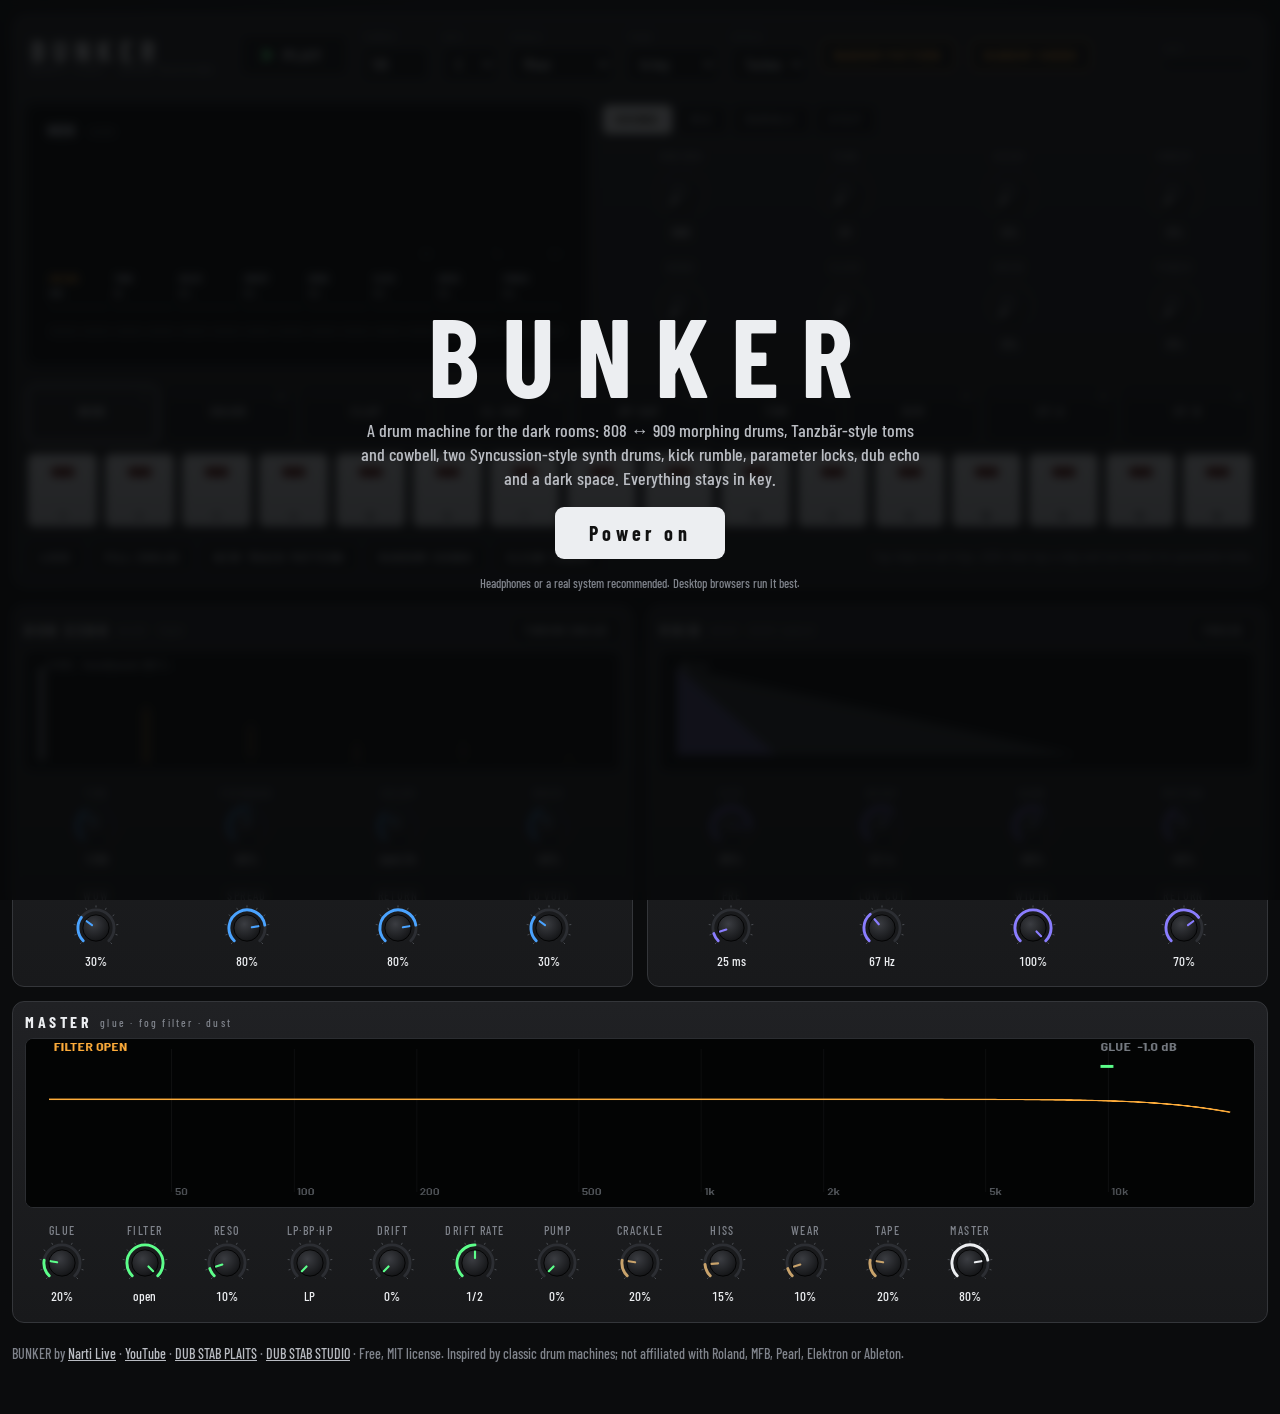
==== bunker/index.html @ de06ae6c "BUNKER: browser drum machine (808-909 morphing, Tanzbar/Syncussion-style voices, kick rumble, p-lock" ====
<!doctype html>
<html lang="en">
<head>
<meta charset="utf-8">
<meta name="viewport" content="width=device-width, initial-scale=1, viewport-fit=cover">
<title>BUNKER — drum machine by Narti Live</title>
<meta name="author" content="Narti Live">
<meta name="description" content="BUNKER by Narti Live: a drum machine in your browser. 808 to 909 morphing drums, Tanzbär-style toms and cowbell, two Syncussion-style synth drums, kick rumble, parameter locks, dub echo and a dark space. Free.">
<meta name="theme-color" content="#0b0c0d">
<meta property="og:title" content="BUNKER — drum machine by Narti Live">
<meta property="og:description" content="808 ↔ 909 morphing drums, kick rumble, parameter locks, dub echo, a dark space. In the browser, free.">
<meta property="og:image" content="https://narti-live.github.io/dub-base-Plaits/assets/bunker.jpg">
<link rel="icon" href="../assets/favicon.svg" type="image/svg+xml">
<style>
@font-face { font-family: "Barlow Condensed"; src: url(../assets/fonts/BarlowCondensed-Medium.woff) format("woff"); font-weight: 500; font-display: swap; }
@font-face { font-family: "Barlow Condensed"; src: url(../assets/fonts/BarlowCondensed-SemiBold.woff) format("woff"); font-weight: 600; font-display: swap; }
@font-face { font-family: "Barlow Condensed"; src: url(../assets/fonts/BarlowCondensed-Bold.woff) format("woff"); font-weight: 700; font-display: swap; }
:root {
  --bg: #0b0c0d; --body: #1b1c1e; --body2: #232427; --line: #34363a; --fog: #7f838b; --mist: #b9bcc2; --bone: #eceef1;
  --amber: #ffad3b; --red: #ff4a3d; --blue: #4aa3ff; --green: #5cff8a; --oled: #e9f1ff;
  --display: "Barlow Condensed", "Arial Narrow", sans-serif;
  --mono: ui-monospace, "SF Mono", Menlo, Consolas, monospace;
  color-scheme: dark;
}
* { box-sizing: border-box; }
html, body { margin: 0; background: var(--bg); color: var(--mist); font: 15px/1.35 var(--display); -webkit-font-smoothing: antialiased; }
body { min-height: 100vh; background: radial-gradient(1400px 700px at 50% -20%, #262a33 0%, var(--bg) 60%) fixed var(--bg); }
button, select, input { font: inherit; color: inherit; }
a { color: var(--bone); }
.wrap { max-width: 1320px; margin: 0 auto; padding: 14px max(12px, env(safe-area-inset-left)) 50px max(12px, env(safe-area-inset-right)); }

/* ---------- chassis */
.chassis { background: linear-gradient(180deg, #252629, #1a1b1d); border: 1px solid #3a3c41; border-radius: 14px; padding: 14px;
  box-shadow: 0 30px 80px rgba(0,0,0,.6), inset 0 1px 0 rgba(255,255,255,.06); }
.topbar { display: flex; flex-wrap: wrap; align-items: center; gap: 10px 16px; padding: 2px 4px 12px; border-bottom: 1px solid #2c2e32; margin-bottom: 12px; }
.logo { display: flex; flex-direction: column; line-height: .95; margin-right: 6px; }
.logo b { font: 700 30px/1 var(--display); letter-spacing: .26em; color: var(--bone); }
.logo span { font-size: 11px; letter-spacing: .3em; text-transform: uppercase; color: var(--fog); }
.logo a { color: var(--fog); text-decoration: none; }
.play { width: 108px; height: 42px; border-radius: 8px; border: 1px solid #444; background: #121315; color: var(--bone);
  font: 700 16px/1 var(--display); letter-spacing: .18em; cursor: pointer; display: inline-flex; align-items: center; justify-content: center; gap: 10px; }
.play i { width: 0; height: 0; border-left: 11px solid var(--green); border-top: 7px solid transparent; border-bottom: 7px solid transparent; }
.play[aria-pressed="true"] { border-color: var(--green); box-shadow: 0 0 0 1px var(--green) inset, 0 0 18px rgba(92,255,138,.25); }
.play[aria-pressed="true"] i { width: 11px; height: 11px; border: 0; background: var(--green); }
.fld { display: flex; flex-direction: column; gap: 3px; }
.fld label { font-size: 10px; letter-spacing: .22em; text-transform: uppercase; color: var(--fog); }
.fld select, .fld input { background: #0f1012; border: 1px solid var(--line); border-radius: 5px; padding: 5px 7px; color: var(--bone); }
.fld input[type=number] { width: 64px; }
.grow { flex: 1; }
.tbtn { background: #0f1012; border: 1px solid var(--line); border-radius: 6px; color: var(--mist); padding: 8px 12px; font: 700 13px/1 var(--display);
  letter-spacing: .14em; text-transform: uppercase; cursor: pointer; touch-action: manipulation; }
.tbtn:hover { color: var(--bone); border-color: #555; }
.tbtn.hot { border-color: var(--amber); color: var(--amber); }
.tbtn[aria-pressed="true"] { background: var(--amber); border-color: var(--amber); color: #120c02; }
.meter { width: 84px; height: 8px; border-radius: 4px; background: #0f1012; border: 1px solid #2a2c30; overflow: hidden; }
.meter div { height: 100%; width: 0; background: linear-gradient(90deg, var(--green) 65%, var(--amber) 85%, var(--red)); transition: width .05s; }

/* ---------- main area */
.main { display: grid; grid-template-columns: minmax(0, 560px) minmax(0, 1fr); gap: 16px; align-items: start; }
.screenbox { background: #050606; border: 1px solid #2b2d31; border-radius: 10px; padding: 8px; box-shadow: inset 0 0 30px rgba(0,0,0,.9), 0 0 0 4px #121314; }
canvas.oled { display: block; width: 100%; height: auto; aspect-ratio: 560 / 250; image-rendering: auto; }
.pages { display: flex; flex-wrap: wrap; gap: 6px; margin-bottom: 10px; }
.pg { background: #0f1012; border: 1px solid var(--line); border-radius: 5px; color: var(--fog); padding: 7px 12px; font: 700 13px/1 var(--display); letter-spacing: .18em; cursor: pointer; }
.pg[aria-selected="true"] { color: #120c02; background: var(--bone); border-color: var(--bone); }
.pg[hidden] { display: none; }
.encs { display: grid; grid-template-columns: repeat(4, minmax(0, 1fr)); gap: 10px 8px; }
.enc { display: grid; justify-items: center; gap: 2px; user-select: none; -webkit-user-select: none; touch-action: none; cursor: ns-resize; outline: none; padding: 4px 0; border-radius: 8px; }
.enc.off { visibility: hidden; }
.enc .n { font-size: 12px; letter-spacing: .12em; text-transform: uppercase; color: var(--fog); white-space: nowrap; }
.enc svg { width: 56px; height: 56px; overflow: visible; }
.enc .v { font-size: 13px; color: var(--bone); font-variant-numeric: tabular-nums; white-space: nowrap; }
.enc.locked .v { color: var(--amber); }
.enc:focus-visible { box-shadow: 0 0 0 2px var(--blue); }
.tools { display: flex; flex-wrap: wrap; gap: 6px; margin-top: 12px; align-items: center; }
.tools .lbl { font-size: 10px; letter-spacing: .22em; color: var(--fog); text-transform: uppercase; margin-right: 2px; }

/* ---------- tracks + trigs */
.tracks { display: grid; grid-template-columns: repeat(9, minmax(0, 1fr)); gap: 6px; margin: 16px 0 10px; }
.trk { position: relative; background: #121315; border: 1px solid #2c2e33; border-radius: 8px; padding: 8px 4px 7px; text-align: center; cursor: pointer; touch-action: manipulation; }
.trk b { display: block; font: 700 13px/1 var(--display); letter-spacing: .12em; color: var(--mist); white-space: nowrap; }
.trk small { display: block; font-size: 11px; color: var(--fog); margin-top: 4px; min-height: 13px; white-space: nowrap; }
.trk .led { width: 100%; height: 4px; border-radius: 2px; background: #26282c; margin-bottom: 7px; transition: background .08s, box-shadow .08s; }
.trk[aria-pressed="true"] { border-color: var(--bone); background: #1d1f22; }
.trk[aria-pressed="true"] b { color: var(--bone); }
.trk.muted b, .trk.muted small { opacity: .35; }
.trk .m { position: absolute; top: 4px; right: 4px; width: 16px; height: 13px; border-radius: 3px; border: 1px solid #3a3c41; font: 700 9px/11px var(--display); color: var(--fog); background: #0f1012; cursor: pointer; padding: 0; }
.trk.muted .m { background: var(--red); color: #111; border-color: var(--red); }
.trigs { display: grid; grid-template-columns: repeat(16, minmax(0, 1fr)); gap: 6px; }
.trig { position: relative; aspect-ratio: 1 / 1.05; border-radius: 7px; background: linear-gradient(180deg, #dfe1e5, #c4c7cc); border: 1px solid #0d0e10; cursor: pointer;
  box-shadow: 0 3px 0 #0d0e10, inset 0 1px 0 #fff; touch-action: manipulation; padding: 0; }
.trig:nth-child(4n+1) { margin-left: 0; }
.trig .l { position: absolute; left: 50%; top: 18%; width: 34%; height: 13%; transform: translateX(-50%); border-radius: 2px; background: #5d1712; transition: background .06s, box-shadow .06s; }
.trig.on .l { background: var(--red); box-shadow: 0 0 8px var(--red); }
.trig.on.soft .l { background: #c43a2f; box-shadow: none; }
.trig.on.acc .l { background: #ff6a3d; box-shadow: 0 0 12px #ff6a3d; }
.trig.chance .l { background-image: repeating-linear-gradient(90deg, rgba(0,0,0,.45) 0 3px, transparent 3px 6px); }
.trig .k { position: absolute; left: 0; right: 0; bottom: 8%; font: 700 11px/1 var(--display); color: #4a4d53; text-align: center; letter-spacing: .05em; }
.trig .lk { position: absolute; right: 9%; top: 8%; width: 7px; height: 7px; border-radius: 50%; background: transparent; }
.trig.haslock .lk { background: var(--amber); box-shadow: 0 0 5px var(--amber); }
.trig .rt { position: absolute; left: 9%; top: 9%; font: 700 9px/1 var(--display); color: #3a3d42; }
.trig.cur { box-shadow: 0 3px 0 #0d0e10, 0 0 0 2px var(--bone), 0 0 14px rgba(255,255,255,.35); }
.trig.sel { outline: 3px solid var(--amber); outline-offset: 2px; }
.trig.beyond { opacity: .25; }
.trig:nth-child(4n+1) .k { color: #26282c; }
.under { display: flex; flex-wrap: wrap; gap: 8px; align-items: center; margin-top: 14px; }
.hint { font-size: 13px; color: var(--fog); }

/* ---------- fx */
.fxrow { display: grid; grid-template-columns: repeat(2, minmax(0, 1fr)); gap: 14px; margin-top: 16px; }
.fx { background: linear-gradient(180deg, #202124, #18191b); border: 1px solid #34363a; border-radius: 12px; padding: 12px; }
.fx h3 { margin: 0 0 8px; display: flex; align-items: center; gap: 8px; font: 700 16px/1 var(--display); letter-spacing: .22em; color: var(--bone); }
.fx h3 span { font: 500 11px/1 var(--display); letter-spacing: .2em; color: var(--fog); }
.fx h3 .r { margin-left: auto; display: flex; gap: 6px; }
.fx canvas { display: block; width: 100%; height: 120px; border-radius: 8px; background: #050606; border: 1px solid #2b2d31; }
.fx.big canvas { height: 170px; }
.fx .encs { grid-template-columns: repeat(4, minmax(0, 1fr)); margin-top: 10px; }
.fx .enc svg { width: 46px; height: 46px; }
.fx .tools { margin-top: 8px; }
.fx .tbtn { padding: 6px 10px; font-size: 12px; }

/* ---------- start */
.start { position: fixed; inset: 0; z-index: 20; display: grid; place-items: center; background: rgba(8,9,10,.86); backdrop-filter: blur(5px); -webkit-backdrop-filter: blur(5px); padding: 20px; }
.start[hidden] { display: none; }
.start .box { max-width: 560px; text-align: center; display: grid; gap: 16px; }
.start h1 { margin: 0; font: 700 clamp(56px, 13vw, 110px)/.85 var(--display); letter-spacing: .2em; color: var(--bone); margin-right: -.2em; }
.start p { margin: 0; font-size: 18px; color: var(--mist); }
.start button { justify-self: center; padding: 16px 34px; font: 700 20px/1 var(--display); letter-spacing: .22em; border-radius: 9px; border: 0; background: var(--bone); color: #111; cursor: pointer; }
.start small { color: var(--fog); }
footer { color: var(--fog); font-size: 14px; margin-top: 22px; }
footer a { color: var(--mist); }

@media (max-width: 980px) {
  .main { grid-template-columns: 1fr; }
  .fxrow { grid-template-columns: 1fr; }
  .tracks { grid-template-columns: repeat(5, minmax(0, 1fr)); }
  .trigs { grid-template-columns: repeat(8, minmax(0, 1fr)); }
}
@media (max-width: 520px) {
  .tracks { grid-template-columns: repeat(3, minmax(0, 1fr)); }
  .encs { gap: 6px 2px; }
  .enc svg { width: 48px; height: 48px; }
  .chassis { padding: 10px; border-radius: 10px; }
}
@media (prefers-reduced-motion: reduce) { * { transition: none !important; } }
</style>
</head>
<body>
<div class="start" id="start">
  <div class="box">
    <h1>BUNKER</h1>
    <p>A drum machine for the dark rooms: 808 ↔ 909 morphing drums, Tanzbär-style toms and cowbell, two Syncussion-style synth drums, kick rumble, parameter locks, dub echo and a dark space. Everything stays in key.</p>
    <button id="go" type="button">Power on</button>
    <small>Headphones or a real system recommended. Desktop browsers run it best.</small>
  </div>
</div>

<div class="wrap">
<div class="chassis">
  <div class="topbar">
    <div class="logo"><b>BUNKER</b><span><a href="../">Narti Live · drum machine</a></span></div>
    <button class="play" id="play" type="button" aria-pressed="false"><i></i><span>PLAY</span></button>
    <div class="fld"><label for="bpm">Tempo</label><input id="bpm" type="number" min="60" max="200" value="126"></div>
    <div class="fld"><label for="root">Key</label><select id="root"></select></div>
    <div class="fld"><label for="scale">Scale</label><select id="scale"><option value="0">Minor</option><option value="1">Dorian</option><option value="2">Phrygian</option><option value="3">Harm. minor</option></select></div>
    <div class="fld"><label for="keylock">Tune</label><select id="keylock"><option value="2">In key</option><option value="1">Semitones</option><option value="0">Free</option></select></div>
    <div class="fld"><label for="style">Style</label><select id="style"><option value="0">Techno</option><option value="1">Dub</option><option value="2">Broken</option><option value="3">Tribal</option><option value="4">Electro</option></select></div>
    <button class="tbtn hot" id="rndPat" type="button" title="New patterns for every track, in the style">Random pattern</button>
    <button class="tbtn hot" id="rndSnd" type="button" title="New sounds for every track, within musical ranges">Random sound</button>
    <div class="grow"></div>
    <div class="fld"><label>Out</label><div class="meter"><div id="meter"></div></div></div>
  </div>

  <div class="main">
    <div>
      <div class="screenbox"><canvas class="oled" id="oled" width="1120" height="500" aria-label="Screen: the selected sound, its waveform and spectrum"></canvas></div>
    </div>
    <div>
      <div class="pages" role="tablist" id="pages">
        <button class="pg" role="tab" data-p="src" type="button">SOUND</button>
        <button class="pg" role="tab" data-p="amp" type="button">MIX</button>
        <button class="pg" role="tab" data-p="rum" type="button">RUMBLE</button>
        <button class="pg" role="tab" data-p="step" type="button">STEP</button>
      </div>
      <div class="encs" id="encs"></div>
      <div class="tools" id="tools"></div>
    </div>
  </div>

  <div class="tracks" id="tracks"></div>
  <div class="trigs" id="trigs"></div>
  <div class="under">
    <button class="tbtn" id="lockBtn" type="button" aria-pressed="false" title="Lock mode: tap a step, then turn knobs to lock values to that step">Lock</button>
    <button class="tbtn" id="fillBtn" type="button" aria-pressed="false" title="Hold for a fill">Fill (hold)</button>
    <button class="tbtn" id="newTrk" type="button">New track pattern</button>
    <button class="tbtn" id="rndTrk" type="button">Random sound</button>
    <button class="tbtn" id="clrTrk" type="button">Clear track</button>
    <div class="grow"></div>
    <span class="hint" id="hint">Tap steps to set trigs. LOCK, then tap a step and turn knobs for parameter locks.</span>
  </div>
</div>

<div class="fxrow">
  <section class="fx" id="fxEcho"><h3>DUB ECHO <span>send · tape</span><span class="r" id="echoBtns"></span></h3><canvas id="cvEcho" width="760" height="240"></canvas><div class="encs" id="encEcho"></div></section>
  <section class="fx" id="fxVoid"><h3>VOID <span>send · dark space</span><span class="r" id="voidBtns"></span></h3><canvas id="cvVoid" width="760" height="240"></canvas><div class="encs" id="encVoid"></div></section>
  <section class="fx big" id="fxMaster" style="grid-column: 1 / -1"><h3>MASTER <span>glue · fog filter · dust</span><span class="r" id="masterBtns"></span></h3><canvas id="cvMaster" width="1600" height="340"></canvas><div class="encs" id="encMaster" style="grid-template-columns: repeat(auto-fill, minmax(70px, 1fr))"></div></section>
</div>
<footer>BUNKER by <a href="https://www.instagram.com/narti_live">Narti Live</a> · <a href="https://www.youtube.com/@narti_live">YouTube</a> · <a href="../">DUB STAB PLAITS</a> · <a href="../studio/">DUB STAB STUDIO</a> · Free, MIT license. Inspired by classic drum machines; not affiliated with Roland, MFB, Pearl, Elektron or Ableton.</footer>
</div>

<script src="voices.js?v=1"></script>
<script>
(function () {
  'use strict';
  // ================================================================ model
  var NAMES = ['KICK', 'SNARE', 'CLAP', 'CL HAT', 'OP HAT', 'TOM', 'RIM', 'SY A', 'SY B'];
  var COLORS = ['#ff4a3d', '#ff8a3d', '#ffc23d', '#3dd6ff', '#3d9dff', '#5cff8a', '#c38bff', '#ff5cc8', '#ff7ae0'];
  var PNAMES = [
    ['808·909', 'Tune', 'Decay', 'Sweep', 'Bend', 'Click', 'Drive', 'Punch'],
    ['808·909', 'Tune', 'Body', 'Snappy', 'Snap', 'Tone', 'Bend', 'Ring'],
    ['808·909', 'Tone', 'Decay', 'Spread', 'Bursts', 'Room', 'Snap', 'Q'],
    ['808·909', 'Tune', 'Decay', 'Tone', 'Metal', 'Reso', 'Click', 'Grit'],
    ['808·909', 'Tune', 'Decay', 'Tone', 'Metal', 'Reso', 'Click', 'Grit'],
    ['Tom·Conga', 'Tune', 'Decay', 'Bend', 'Bend t', 'Noise', 'Ring', 'Drive'],
    ['Rim·Cow', 'Tune', 'Decay', 'Tone', 'Click', 'Interval', 'Noise', 'Drive'],
    ['Wave', 'Tune', 'Decay', 'Sweep', 'Sweep t', 'LFO rate', 'LFO dep', 'Noise'],
    ['Wave', 'Tune', 'Decay', 'Sweep', 'Sweep t', 'LFO rate', 'LFO dep', 'Noise']];
  var AMP = ['Level', 'Pan', 'Echo', 'Void', 'Filter'];
  var TUNE_LO = [36.708, 146.83, 0, 0, 0, 61.735, 277.18, 30.868, 30.868];
  var TUNE_OCT = [0.83333, 1.16667, 0, 0, 0, 3, 2, 6, 6];
  var SCALES = [[0, 2, 3, 5, 7, 8, 10], [0, 2, 3, 5, 7, 9, 10], [0, 1, 3, 5, 7, 8, 10], [0, 2, 3, 5, 7, 8, 11]];
  var NOTE = ['C', 'C#', 'D', 'D#', 'E', 'F', 'F#', 'G', 'G#', 'A', 'A#', 'B'];
  var RUM = [['Amount', 'rumamt', 0], ['Decay', 'rumdec', 0.5], ['Tone', 'rumtone', 0.4], ['Drive', 'rumdrive', 0.4],
             ['Duck', 'rumduck', 0.7], ['Groove', 'rumgroove', 0], ['Motion', 'rummotion', 0.3], ['Width', 'rumwidth', 0.4]];
  var RUM_PRESETS = {
    'Tresor': [0.55, 0.6, 0.35, 0.3, 0.7, 0, 0.3, 0.4],
    'Berghain': [0.6, 0.45, 0.45, 0.8, 0.85, 0.34, 0.2, 0.2],
    'Dub': [0.45, 0.85, 0.25, 0.1, 0.5, 0.67, 0.6, 0.8],
    'Offbeat': [0.65, 0.5, 0.4, 0.5, 1, 0, 0.3, 0.3],
    'Off': [0, 0.5, 0.4, 0.4, 0.7, 0, 0.3, 0.4] };

  var S = null;              // the sequencer's state (from the engine)
  var LS = 'bunker1';
  var saved = {};
  try { saved = JSON.parse(localStorage.getItem(LS)) || {}; } catch (e) { saved = {}; }
  var saveTimer = 0;
  function persist() { clearTimeout(saveTimer); saveTimer = setTimeout(function () { try { localStorage.setItem(LS, JSON.stringify(saved)); } catch (e) {} }, 500); }
  var ui = { track: 0, page: 'src', lock: false, sel: -1, play: [], last: -1, flash: [0, 0, 0, 0, 0, 0, 0, 0, 0], touched: 0 };
  for (var i0 = 0; i0 < 9; i0++) ui.play[i0] = -1;
  var rum = saved.rum || RUM.map(function (r) { return r[2]; });
  var G = { root: saved.root || 0, scale: saved.scale || 0, keylock: saved.keylock != null ? saved.keylock : 2, style: saved.style || 0 };

  var node = null, ctx = null, analyser = null;
  function post(m) { if (node) node.port.postMessage(m); }
  function seq(fn) { post({ t: 'seq', fn: fn, args: Array.prototype.slice.call(arguments, 1) }); }

  // ================================================================ pitch helpers
  function tuneHz(t, v) { return TUNE_LO[t] * Math.pow(2, v * TUNE_OCT[t]); }
  function midiOf(f) { return 69 + 12 * Math.log(f / 440) / Math.LN2; }
  function snapTune(t, v) {
    if (!TUNE_OCT[t] || !G.keylock) return v;
    var m = midiOf(tuneHz(t, v));
    if (G.keylock === 1) m = Math.round(m);
    else {
      var r = Math.round(m), sc = SCALES[G.scale], best = r, bd = 99;
      for (var o = -1; o <= 1; o++) for (var i = 0; i < 7; i++) { var n = Math.floor(r / 12) * 12 + 12 * o + G.root + sc[i]; var d = Math.abs(n - r); if (d < bd) { bd = d; best = n; } }
      m = best;
    }
    var lo = Math.ceil(midiOf(tuneHz(t, 0)) - 0.001), hi = Math.floor(midiOf(tuneHz(t, 1)) + 0.001);
    while (m < lo) m += 12; while (m > hi) m -= 12;
    return Math.log(440 * Math.pow(2, (m - 69) / 12) / TUNE_LO[t]) / Math.LN2 / TUNE_OCT[t];
  }
  function noteName(t, v) {
    var f = tuneHz(t, snapTune(t, v)), m = Math.round(midiOf(f));
    return NOTE[((m % 12) + 12) % 12] + (Math.floor(m / 12) - 1) + ' · ' + (f < 100 ? f.toFixed(1) : Math.round(f)) + ' Hz';
  }
  function fmtParam(t, i, v) {
    if (i === 1 && TUNE_OCT[t]) return noteName(t, v).split(' · ')[0];
    if (i === 0 && t <= 4) return v < 0.03 ? '808' : v > 0.97 ? '909' : Math.round(v * 100) + '% 909';
    if (i === 0 && t === 5) return v < 0.5 ? 'tom ' + Math.round((1 - v) * 100) : 'conga ' + Math.round(v * 100);
    if (i === 0 && t === 6) return v < 0.5 ? 'rim ' + Math.round((1 - v) * 100) : 'cow ' + Math.round(v * 100);
    if (i === 0 && t >= 7) return v < 0.1 ? 'tri' : v > 0.9 ? 'square' : Math.round(v * 100) + '%';
    if (i === 3 && t >= 7) { var s = Math.round((v - 0.5) * 200); return s === 0 ? 'none' : (s > 0 ? '+' : '') + s; }
    if (i === 4 && t === 2) return (1 + Math.floor(v * 4.99)) + 'x';
    if (i === 9) { var p = Math.round((v - 0.5) * 200); return p === 0 ? 'C' : (p < 0 ? 'L' + (-p) : 'R' + p); }
    if (i === 12) { if (v < 0.48) return 'LP ' + fmtHz(18000 * Math.pow(2, -(0.48 - v) * 14)); if (v > 0.52) return 'HP ' + fmtHz(20 * Math.pow(2, (v - 0.52) * 16)); return 'off'; }
    return Math.round(v * 100) + '%';
  }
  function fmtHz(f) { return f >= 1000 ? (f / 1000).toFixed(1) + 'k' : Math.round(f) + ''; }

  // ================================================================ encoders
  function encoder(o) {
    // o: {n, get(), set(v), fmt(v), def, color(), mini, isLocked()}
    var e = document.createElement('div');
    e.className = 'enc'; e.tabIndex = 0; e.setAttribute('role', 'slider');
    e.innerHTML = '<div class="n"></div><svg viewBox="0 0 56 56"></svg><div class="v"></div>';
    var nEl = e.firstChild, svg = e.children[1], vEl = e.children[2];
    var drag = false, y0 = 0, v0 = 0;
    function draw() {
      if (!o.n) { e.classList.add('off'); return; }
      e.classList.remove('off');
      var v = o.get(), lk = o.isLocked && o.isLocked();
      nEl.textContent = o.n; vEl.textContent = o.fmt ? o.fmt(v) : Math.round(v * 100) + '%';
      e.classList.toggle('locked', !!lk);
      e.setAttribute('aria-label', o.n); e.setAttribute('aria-valuetext', vEl.textContent);
      var a0 = Math.PI * 0.75, a1 = a0 + Math.PI * 1.5 * Math.max(0, Math.min(1, v)), r = 22, cx = 28, cy = 28;
      function pt(a, rr) { return (cx + rr * Math.cos(a)).toFixed(2) + ' ' + (cy + rr * Math.sin(a)).toFixed(2); }
      var col = lk ? '#ffad3b' : (o.color ? o.color() : '#eceef1');
      var big = (a1 - a0) > Math.PI ? 1 : 0;
      var ticks = '';
      for (var k = 0; k <= 10; k++) { var a = a0 + Math.PI * 1.5 * k / 10; ticks += '<line x1="' + pt(a, 25).split(' ')[0] + '" y1="' + pt(a, 25).split(' ')[1] + '" x2="' + pt(a, 27.5).split(' ')[0] + '" y2="' + pt(a, 27.5).split(' ')[1] + '" stroke="#55585e" stroke-width="1"/>'; }
      svg.innerHTML = ticks +
        '<path d="M' + pt(a0, r) + ' A' + r + ' ' + r + ' 0 1 1 ' + pt(a0 + Math.PI * 1.5 - 0.0001, r) + '" stroke="#2c2e33" stroke-width="3.5" fill="none" stroke-linecap="round"/>' +
        (v > 0.003 ? '<path d="M' + pt(a0, r) + ' A' + r + ' ' + r + ' 0 ' + big + ' 1 ' + pt(a1, r) + '" stroke="' + col + '" stroke-width="3.5" fill="none" stroke-linecap="round"/>' : '') +
        '<circle cx="28" cy="28" r="16" fill="url(#kg)" stroke="#000" stroke-width="1"/>' +
        '<defs><radialGradient id="kg" cx="40%" cy="35%" r="70%"><stop offset="0" stop-color="#3b3d42"/><stop offset="1" stop-color="#121315"/></radialGradient></defs>' +
        '<line x1="' + pt(a1, 6) .split(' ')[0] + '" y1="' + pt(a1, 6).split(' ')[1] + '" x2="' + pt(a1, 14).split(' ')[0] + '" y2="' + pt(a1, 14).split(' ')[1] + '" stroke="' + col + '" stroke-width="2.6" stroke-linecap="round"/>';
    }
    function set(v) { v = Math.max(0, Math.min(1, v)); o.set(v); draw(); if (o.touch) o.touch(); }
    e.addEventListener('pointerdown', function (ev) { if (!o.n) return; drag = true; y0 = ev.clientY; v0 = o.get(); e.setPointerCapture(ev.pointerId); e.focus(); ev.preventDefault(); if (o.touch) o.touch(); });
    e.addEventListener('pointermove', function (ev) { if (drag) set(v0 + (y0 - ev.clientY) / (ev.shiftKey ? 700 : 180)); });
    e.addEventListener('pointerup', function () { drag = false; });
    e.addEventListener('pointercancel', function () { drag = false; });
    e.addEventListener('dblclick', function () { if (o.n && o.def != null) set(o.def); });
    e.addEventListener('wheel', function (ev) { if (!o.n) return; ev.preventDefault(); set(o.get() - Math.sign(ev.deltaY) * (ev.shiftKey ? 0.004 : 0.025)); }, { passive: false });
    e.addEventListener('keydown', function (ev) {
      if (ev.key === 'ArrowUp' || ev.key === 'ArrowRight') { set(o.get() + 0.01); ev.preventDefault(); }
      if (ev.key === 'ArrowDown' || ev.key === 'ArrowLeft') { set(o.get() - 0.01); ev.preventDefault(); }
    });
    e.redraw = draw;
    e.bind = function (no) { o = no; draw(); };
    draw();
    return e;
  }

  // ================================================================ main encoders (pages)
  var encs = [], encBox = document.getElementById('encs');
  for (var k0 = 0; k0 < 8; k0++) { var en = encoder({}); encs.push(en); encBox.appendChild(en); }
  var tools = document.getElementById('tools');
  function lockedAt(t, i) { return ui.lock && ui.sel >= 0 && S && S.steps[t][ui.sel].lk[i] != null; }
  function paramVal(t, i) {
    if (!S) return 0;
    if (lockedAt(t, i)) return S.steps[t][ui.sel].lk[i];
    return S.bp[t][i];
  }
  function setParam(t, i, v) {
    if (!S) return;
    if (ui.lock && ui.sel >= 0) { S.steps[t][ui.sel].lk[i] = v; seq('lock', t, ui.sel, i, v); }
    else { S.bp[t][i] = v; seq('base', t, i, v); }
    ui.touched = i; schedulePreview(); drawTrigs();
  }
  function bindPage() {
    var t = ui.track;
    document.querySelector('.pg[data-p="rum"]').hidden = t !== 0;
    if (ui.page === 'rum' && t !== 0) ui.page = 'src';
    Array.prototype.forEach.call(document.querySelectorAll('.pg'), function (b) { b.setAttribute('aria-selected', b.dataset.p === ui.page ? 'true' : 'false'); });
    tools.innerHTML = '';
    for (var k = 0; k < 8; k++) (function (k) {
      var o = {};
      if (ui.page === 'src') {
        o = { n: PNAMES[t][k], get: function () { return paramVal(t, k); }, set: function (v) { setParam(t, k, v); }, fmt: function (v) { return fmtParam(t, k, v); },
              isLocked: function () { return lockedAt(t, k); }, def: null, touch: function () { ui.touched = k; } };
      } else if (ui.page === 'amp') {
        if (k < 5) o = { n: AMP[k], get: function () { return paramVal(t, 8 + k); }, set: function (v) { setParam(t, 8 + k, v); }, fmt: function (v) { return fmtParam(t, 8 + k, v); },
                         isLocked: function () { return lockedAt(t, 8 + k); }, def: [0.85, 0.5, 0, 0, 0.5][k] };
        else if (k === 5) o = { n: 'Length', get: function () { return S ? (S.len[t] - 1) / 15 : 1; }, set: function (v) { var n = 1 + Math.round(v * 15); if (S) S.len[t] = n; seq('length', t, n); drawTrigs(); }, fmt: function (v) { return (1 + Math.round(v * 15)) + ' steps'; }, def: 1 };
      } else if (ui.page === 'rum') {
        o = { n: RUM[k][0], get: function () { return rum[k]; }, set: function (v) { rum[k] = v; saved.rum = rum; persist(); post({ t: 'rum', p: RUM[k][1], v: v }); schedulePreview(); },
              fmt: k === 5 ? function (v) { return ['off', '1/16', '1/8', '3/16'][Math.floor(v * 3.99)]; } : null, def: RUM[k][2], color: function () { return '#ff4a3d'; } };
      } else if (ui.page === 'step') {
        var st = function () { return S && ui.sel >= 0 ? S.steps[t][ui.sel] : null; };
        if (k === 0) o = { n: 'Velocity', get: function () { var s = st(); return s ? (s.vel - 1) / 126 : 0; }, set: function (v) { var s = st(); if (!s) return; s.vel = 1 + Math.round(v * 126); seq('step', t, ui.sel, 'vel', s.vel); drawTrigs(); }, fmt: function (v) { return st() ? String(1 + Math.round(v * 126)) : '—'; } };
        if (k === 1) o = { n: 'Chance', get: function () { var s = st(); return s ? s.chance / 100 : 1; }, set: function (v) { var s = st(); if (!s) return; s.chance = Math.round(v * 100); seq('step', t, ui.sel, 'chance', s.chance); drawTrigs(); }, fmt: function (v) { return st() ? Math.round(v * 100) + '%' : '—'; } };
        if (k === 2) o = { n: 'Ratchet', get: function () { var s = st(); return s ? (s.rat - 1) / 3 : 0; }, set: function (v) { var s = st(); if (!s) return; s.rat = 1 + Math.round(v * 3); seq('step', t, ui.sel, 'rat', s.rat); drawTrigs(); }, fmt: function (v) { return st() ? (1 + Math.round(v * 3)) + 'x' : '—'; } };
      }
      encs[k].bind(o);
    })(k);
    if (ui.page === 'rum') {
      var l = document.createElement('span'); l.className = 'lbl'; l.textContent = 'Rumble'; tools.appendChild(l);
      Object.keys(RUM_PRESETS).forEach(function (name) {
        var b = btn(name, function () { RUM_PRESETS[name].forEach(function (v, k) { rum[k] = v; post({ t: 'rum', p: RUM[k][1], v: v }); }); saved.rum = rum; persist(); bindPage(); schedulePreview(); });
        tools.appendChild(b);
      });
    }
    if (ui.page === 'step') {
      var info = document.createElement('span'); info.className = 'hint';
      info.textContent = ui.sel >= 0 ? 'Step ' + (ui.sel + 1) + ' of ' + NAMES[t] : 'Turn LOCK on and tap a step to edit it.';
      tools.appendChild(info);
      if (ui.sel >= 0) tools.appendChild(btn('Clear locks', function () { if (S) S.steps[t][ui.sel].lk = {}; seq('unlock', t, ui.sel); bindPage(); drawTrigs(); }));
    }
    if (ui.lock && ui.sel >= 0 && ui.page !== 'step' && ui.page !== 'rum') {
      var h = document.createElement('span'); h.className = 'hint'; h.style.color = '#ffad3b';
      h.textContent = 'Locking step ' + (ui.sel + 1) + ': knobs write to this step only.'; tools.appendChild(h);
    }
  }
  function btn(text, fn) { var b = document.createElement('button'); b.type = 'button'; b.className = 'tbtn'; b.textContent = text; b.addEventListener('click', fn); return b; }
  Array.prototype.forEach.call(document.querySelectorAll('.pg'), function (b) { b.addEventListener('click', function () { ui.page = b.dataset.p; bindPage(); }); });

  // ================================================================ tracks + trigs
  var trkBox = document.getElementById('tracks'), trigBox = document.getElementById('trigs'), trkEls = [], trigEls = [];
  NAMES.forEach(function (n, t) {
    var d = document.createElement('div'); d.className = 'trk'; d.setAttribute('role', 'button'); d.tabIndex = 0;
    d.innerHTML = '<div class="led"></div><b>' + n + '</b><small></small><button class="m" type="button" title="Mute">M</button>';
    d.addEventListener('click', function (e) {
      if (e.target.classList.contains('m')) {
        if (!S) return; S.mt[t] = S.mt[t] ? 0 : 1; seq('mute', t, S.mt[t]); drawTracks(); return;
      }
      ui.track = t; ui.sel = -1; bindPage(); drawTracks(); drawTrigs(); schedulePreview();
      if (!playing) post({ t: 'audition', track: t });
    });
    d.addEventListener('keydown', function (e) { if (e.key === 'Enter' || e.key === ' ') { e.preventDefault(); d.click(); } });
    trkBox.appendChild(d); trkEls.push(d);
  });
  for (var s0 = 0; s0 < 16; s0++) (function (s) {
    var b = document.createElement('button'); b.className = 'trig'; b.type = 'button';
    b.innerHTML = '<span class="l"></span><span class="lk"></span><span class="rt"></span><span class="k">' + (s + 1) + '</span>';
    b.setAttribute('aria-label', 'Step ' + (s + 1));
    var pressT = 0, longTimer = 0, didLong = false;
    b.addEventListener('pointerdown', function () { didLong = false; longTimer = setTimeout(function () { didLong = true; selectStep(s); }, 380); });
    b.addEventListener('pointerup', function () { clearTimeout(longTimer); });
    b.addEventListener('pointerleave', function () { clearTimeout(longTimer); });
    b.addEventListener('contextmenu', function (e) { e.preventDefault(); selectStep(s); });
    b.addEventListener('click', function () {
      if (didLong) return;
      if (ui.lock) { selectStep(s); return; }
      if (!S) return;
      var st = S.steps[ui.track][s]; st.on = st.on ? 0 : 1; seq('step', ui.track, s, 'on', st.on); drawTrigs();
    });
    trigBox.appendChild(b); trigEls.push(b);
  })(s0);
  function selectStep(s) {
    ui.sel = ui.sel === s ? -1 : s;
    if (ui.sel >= 0 && !ui.lock) { ui.lock = true; lockBtn.setAttribute('aria-pressed', 'true'); }
    bindPage(); drawTrigs(); schedulePreview();
  }
  function drawTrigs() {
    if (!S) return;
    var t = ui.track;
    for (var s = 0; s < 16; s++) {
      var st = S.steps[t][s], b = trigEls[s];
      b.classList.toggle('on', !!st.on);
      b.classList.toggle('acc', st.on && st.vel >= 115);
      b.classList.toggle('soft', st.on && st.vel < 70);
      b.classList.toggle('chance', st.on && st.chance < 100);
      b.classList.toggle('haslock', Object.keys(st.lk).length > 0);
      b.classList.toggle('beyond', s >= S.len[t]);
      b.classList.toggle('sel', ui.sel === s);
      b.querySelector('.rt').textContent = st.rat > 1 ? '×' + st.rat : (st.on && st.chance < 100 ? st.chance + '%' : '');
    }
  }
  function drawTracks() {
    for (var t = 0; t < 9; t++) {
      var d = trkEls[t];
      d.setAttribute('aria-pressed', t === ui.track ? 'true' : 'false');
      d.classList.toggle('muted', !!(S && S.mt[t]));
      d.querySelector('small').textContent = S && TUNE_OCT[t] ? noteName(t, S.bp[t][1]).split(' · ')[0] : (t === 0 ? '' : '');
    }
  }
  var lockBtn = document.getElementById('lockBtn');
  lockBtn.addEventListener('click', function () { ui.lock = !ui.lock; if (!ui.lock) ui.sel = -1; lockBtn.setAttribute('aria-pressed', ui.lock ? 'true' : 'false'); bindPage(); drawTrigs(); });
  var fillBtn = document.getElementById('fillBtn');
  function fill(on) { fillBtn.setAttribute('aria-pressed', on ? 'true' : 'false'); seq('fill', on ? 1 : 0); }
  fillBtn.addEventListener('pointerdown', function (e) { fillBtn.setPointerCapture(e.pointerId); fill(1); });
  fillBtn.addEventListener('pointerup', function () { fill(0); });
  fillBtn.addEventListener('pointercancel', function () { fill(0); });
  document.getElementById('newTrk').addEventListener('click', function () { seq('newpattern', ui.track); });
  document.getElementById('rndTrk').addEventListener('click', function () { seq('randsound', ui.track); });
  document.getElementById('clrTrk').addEventListener('click', function () { seq('clear', ui.track); });
  document.getElementById('rndPat').addEventListener('click', function () { seq('newpattern'); });
  document.getElementById('rndSnd').addEventListener('click', function () { seq('randsound'); });

  // ================================================================ top bar
  var rootSel = document.getElementById('root');
  NOTE.forEach(function (n, i) { var o = document.createElement('option'); o.value = i; o.textContent = n; rootSel.appendChild(o); });
  var scaleSel = document.getElementById('scale'), keySel = document.getElementById('keylock'), styleSel = document.getElementById('style'), bpmEl = document.getElementById('bpm');
  rootSel.value = G.root; scaleSel.value = G.scale; keySel.value = G.keylock; styleSel.value = G.style; bpmEl.value = saved.bpm || 126;
  function sendKey() { G.root = +rootSel.value; G.scale = +scaleSel.value; G.keylock = +keySel.value; seq('key', G.root, G.scale); seq('keylock', G.keylock); saved.root = G.root; saved.scale = G.scale; saved.keylock = G.keylock; persist(); drawTracks(); bindPage(); schedulePreview(); }
  [rootSel, scaleSel, keySel].forEach(function (e) { e.addEventListener('change', sendKey); });
  styleSel.addEventListener('change', function () { G.style = +styleSel.value; saved.style = G.style; persist(); seq('style', G.style); seq('newpattern'); });
  bpmEl.addEventListener('change', function () { var v = Math.max(60, Math.min(200, +bpmEl.value || 126)); saved.bpm = v; persist(); post({ t: 'bpm', v: v }); });
  var playBtn = document.getElementById('play'), playing = false;
  function setPlay(p) { playing = p; playBtn.setAttribute('aria-pressed', p ? 'true' : 'false'); playBtn.querySelector('span').textContent = p ? 'STOP' : 'PLAY'; post({ t: p ? 'play' : 'stop' }); }
  playBtn.addEventListener('click', function () { start().then(function () { setPlay(!playing); }); });
  document.addEventListener('keydown', function (e) {
    var a = document.activeElement;
    if (e.code === 'Space' && !/INPUT|SELECT/.test(a.tagName) && !(a.getAttribute('role') === 'slider')) { e.preventDefault(); start().then(function () { setPlay(!playing); }); }
  });

  // ================================================================ FX panels
  var FX = saved.fx || {};
  function fxEnc(box, key, n, def, send, fmt, color) {
    if (FX[key] == null) FX[key] = def;
    var e = encoder({ n: n, get: function () { return FX[key]; }, set: function (v) { FX[key] = v; saved.fx = FX; persist(); send(v); }, fmt: fmt, def: def, color: function () { return color || '#4aa3ff'; } });
    box.appendChild(e);
    replay.push(function () { send(FX[key]); });
    return e;
  }
  var replay = [];
  function fxSet(fx, p, scale) { return function (v) { post({ t: 'fx', fx: fx, p: p, v: v * (scale || 1) }); }; }
  var pct = function (v) { return Math.round(v * 100) + '%'; };
  var TIMES = ['1/16', '1/8T', '1/8', '1/8D', '1/4T', '1/4', '1/4D', '1/2', '1/2D'];
  var eb = document.getElementById('encEcho');
  fxEnc(eb, 'e_time', 'Time', 3 / 8, function (v) { post({ t: 'fx', fx: 'echo', p: 'ptime', v: Math.round(v * 8) }); }, function (v) { return TIMES[Math.round(v * 8)]; });
  fxEnc(eb, 'e_fb', 'Feedback', 0.6 / 1.15, fxSet('echo', 'pfeedback', 1.15), function (v) { return Math.round(v * 115) + '%'; });
  fxEnc(eb, 'e_color', 'Color', 0.33, function (v) { post({ t: 'fx', fx: 'echo', p: 'pcolor', v: v * 2 - 1 }); }, function (v) { var c = Math.round((v * 2 - 1) * 100); return c < 0 ? 'dark ' + (-c) : c > 0 ? 'thin ' + c : '0'; });
  fxEnc(eb, 'e_drive', 'Drive', 0.4, fxSet('echo', 'pdrive'), pct);
  fxEnc(eb, 'e_wow', 'Wow', 0.3, fxSet('echo', 'pwow'), pct);
  fxEnc(eb, 'e_spread', 'Spread', 0.8, fxSet('echo', 'pspread'), pct);
  fxEnc(eb, 'e_ret', 'Return', 0.8, function (v) { post({ t: 'ret', k: 'echo', v: v }); }, pct);
  fxEnc(eb, 'e_2v', 'To void', 0.3, function (v) { post({ t: 'ret', k: 'echo2void', v: v }); }, pct);
  var throwB = btn('Throw', null); throwB.textContent = 'Throw (hold)';
  function thr(on) { throwB.setAttribute('aria-pressed', on ? 'true' : 'false'); post({ t: 'fx', fx: 'echo', p: 'pthrow', v: on ? 1 : 0 }); }
  throwB.addEventListener('pointerdown', function (e) { throwB.setPointerCapture(e.pointerId); thr(1); });
  throwB.addEventListener('pointerup', function () { thr(0); });
  throwB.addEventListener('pointercancel', function () { thr(0); });
  document.getElementById('echoBtns').appendChild(throwB);
  var vb = document.getElementById('encVoid');
  fxEnc(vb, 'v_size', 'Size', 0.85, fxSet('void', 'psize'), pct, '#8a7dff');
  fxEnc(vb, 'v_decay', 'Decay', 0.62, fxSet('void', 'pdecay'), function (v) { var rt = 0.6 * Math.pow(2, v * 6.05); return rt < 10 ? rt.toFixed(1) + ' s' : Math.round(rt) + ' s'; }, '#8a7dff');
  fxEnc(vb, 'v_dark', 'Dark', 0.6, fxSet('void', 'pdark'), pct, '#8a7dff');
  fxEnc(vb, 'v_mod', 'Motion', 0.4, fxSet('void', 'pmod'), pct, '#8a7dff');
  fxEnc(vb, 'v_pre', 'Pre', 0.1, fxSet('void', 'ppre'), function (v) { return Math.round(v * 250) + ' ms'; }, '#8a7dff');
  fxEnc(vb, 'v_low', 'Low cut', 0.35, fxSet('void', 'plowcut'), function (v) { return Math.round(20 * Math.pow(2, v * 5)) + ' Hz'; }, '#8a7dff');
  fxEnc(vb, 'v_width', 'Width', 1, fxSet('void', 'pwidth'), pct, '#8a7dff');
  fxEnc(vb, 'v_ret', 'Return', 0.7, function (v) { post({ t: 'ret', k: 'void', v: v }); }, pct, '#8a7dff');
  var frz = btn('Freeze', null); var frozen = 0;
  frz.addEventListener('click', function () { frozen = frozen ? 0 : 1; frz.setAttribute('aria-pressed', frozen ? 'true' : 'false'); post({ t: 'fx', fx: 'void', p: 'pfreeze', v: frozen }); });
  frz.setAttribute('aria-pressed', 'false');
  document.getElementById('voidBtns').appendChild(frz);
  var mb = document.getElementById('encMaster');
  fxEnc(mb, 'm_glue', 'Glue', 0.2, function (v) { post({ t: 'glue', v: v }); }, pct, '#5cff8a');
  fxEnc(mb, 'm_cut', 'Filter', 1, function (v) { post({ t: 'fx', fx: 'fog', p: 'pcut', v: 40 * Math.pow(450, v) }); }, function (v) { var f = 40 * Math.pow(450, v); return v > 0.995 ? 'open' : fmtHz(f); }, '#5cff8a');
  fxEnc(mb, 'm_reso', 'Reso', 0.1, fxSet('fog', 'preso'), pct, '#5cff8a');
  fxEnc(mb, 'm_morph', 'LP·BP·HP', 0, fxSet('fog', 'pmode', 2), function (v) { return v < 0.25 ? 'LP' : v < 0.75 ? 'BP' : 'HP'; }, '#5cff8a');
  fxEnc(mb, 'm_drift', 'Drift', 0, fxSet('fog', 'pdrift'), pct, '#5cff8a');
  fxEnc(mb, 'm_drate', 'Drift rate', 3 / 6, function (v) { post({ t: 'fx', fx: 'fog', p: 'pdrate', v: Math.round(v * 6) }); }, function (v) { return ['1/16', '1/8', '1/4', '1/2', '1 bar', '2 bars', '4 bars'][Math.round(v * 6)]; }, '#5cff8a');
  fxEnc(mb, 'm_pump', 'Pump', 0, fxSet('fog', 'ppump'), pct, '#5cff8a');
  fxEnc(mb, 'm_crk', 'Crackle', 0.2, fxSet('dust', 'pcrackle'), pct, '#c9a36b');
  fxEnc(mb, 'm_hiss', 'Hiss', 0.15, fxSet('dust', 'phiss'), pct, '#c9a36b');
  fxEnc(mb, 'm_wear', 'Wear', 0.1, fxSet('dust', 'pwear'), pct, '#c9a36b');
  fxEnc(mb, 'm_tape', 'Tape', 0.2, fxSet('dust', 'pdrive'), pct, '#c9a36b');
  fxEnc(mb, 'm_vol', 'Master', 0.8, function (v) { post({ t: 'ret', k: 'master', v: v * 1.25 }); }, pct, '#eceef1');

  // ================================================================ screen (OLED)
  var oled = document.getElementById('oled'), og = oled.getContext('2d');
  var preview = { env: null, spec: null, len: 1, dirty: true }, pvTimer = 0;
  function schedulePreview() { clearTimeout(pvTimer); pvTimer = setTimeout(renderPreview, 60); }
  function renderPreview() {
    if (!S || !window.makeBunkerVoices) return;
    var t = ui.track, SR = 22050, d = window.makeBunkerVoices(SR);
    for (var i = 0; i < 13; i++) {
      var v = paramVal(t, i);
      if (i === 1) v = snapTune(t, v);
      d.set(i < 8 ? 'v' + t + 'p' + i : 'v' + t + ['lvl', 'pan', 'echo', 'void', 'cut'][i - 8], i === 9 ? 0.5 : v);
    }
    if (t === 0) RUM.forEach(function (r, k) { d.set(r[1], rum[k]); });
    d.set('v' + t + 'lvl', 1);
    d.set('v' + t + 'trig', 256 + 120);
    var N = Math.floor(SR * 1.6), buf = new Float32Array(N), last = 0;
    for (var n = 0; n < N; n++) { var o = d.tick(); buf[n] = (o[0] + o[1]) * 0.7071; if (Math.abs(buf[n]) > 0.002) last = n; }
    var len = Math.max(Math.floor(SR * 0.08), Math.min(N, last + Math.floor(SR * 0.02)));
    // envelope (min / max per column)
    var W = 300, env = [];
    for (var c = 0; c < W; c++) {
      var a = Math.floor(c * len / W), b = Math.floor((c + 1) * len / W), mn = 0, mx = 0;
      for (var j = a; j < b; j++) { if (buf[j] < mn) mn = buf[j]; if (buf[j] > mx) mx = buf[j]; }
      env.push([mn, mx]);
    }
    // spectrum of the first 2048 samples (Hann window)
    var F = 2048, re = new Float32Array(F), im = new Float32Array(F);
    for (var q = 0; q < F; q++) re[q] = (buf[q] || 0) * (0.5 - 0.5 * Math.cos(2 * Math.PI * q / (F - 1)));
    fft(re, im);
    var spec = [];
    for (var x = 0; x < 120; x++) {
      var f = 30 * Math.pow(10000 / 30, x / 119), bin = f / SR * F, lo = Math.floor(bin), mag = 0;
      for (var bb = Math.max(1, lo - 1); bb <= lo + 1 && bb < F / 2; bb++) mag = Math.max(mag, Math.hypot(re[bb], im[bb]));
      spec.push(mag);
    }
    var smax = Math.max.apply(null, spec) || 1;
    var pk = 0.05; env.forEach(function (q) { pk = Math.max(pk, -q[0], q[1]); });
    preview = { pk: Math.min(1, pk), env: env, spec: spec.map(function (m) { return Math.max(0, 1 + Math.log(m / smax + 1e-9) / Math.LN10 / 3); }), len: len / SR };
  }
  function fft(re, im) {
    var n = re.length;
    for (var i = 1, j = 0; i < n; i++) { var bit = n >> 1; for (; j & bit; bit >>= 1) j ^= bit; j ^= bit; if (i < j) { var tr = re[i]; re[i] = re[j]; re[j] = tr; var ti = im[i]; im[i] = im[j]; im[j] = ti; } }
    for (var size = 2; size <= n; size <<= 1) {
      var ang = -2 * Math.PI / size, wr = Math.cos(ang), wi = Math.sin(ang);
      for (var s = 0; s < n; s += size) {
        var cr = 1, ci = 0;
        for (var k = 0; k < size / 2; k++) {
          var a = s + k, b = a + size / 2, xr = re[b] * cr - im[b] * ci, xi = re[b] * ci + im[b] * cr;
          re[b] = re[a] - xr; im[b] = im[a] - xi; re[a] += xr; im[a] += xi;
          var t2 = cr * wr - ci * wi; ci = cr * wi + ci * wr; cr = t2;
        }
      }
    }
  }
  var trigAnim = [];   // per track: time of the last hit
  function drawOled(now) {
    var W = oled.width, H = oled.height, g = og, t = ui.track;
    g.fillStyle = '#030404'; g.fillRect(0, 0, W, H);
    var white = '#e9f1ff', dim = 'rgba(233,241,255,.28)', amber = '#ffad3b', col = COLORS[t];
    g.font = '700 34px "Barlow Condensed", sans-serif'; g.fillStyle = white; g.textBaseline = 'top';
    g.fillText(NAMES[t], 24, 18);
    g.font = '500 24px "Barlow Condensed", sans-serif'; g.fillStyle = dim;
    var head = ({ src: 'SOUND', amp: 'MIX', rum: 'RUMBLE', step: 'STEP' })[ui.page];
    g.fillText(head + (ui.lock && ui.sel >= 0 ? '   ·   LOCK STEP ' + (ui.sel + 1) : ''), 24 + g.measureText(NAMES[t]).width * 1.45 + 30, 26);
    if (S && TUNE_OCT[t]) { g.fillStyle = amber; g.textAlign = 'right'; g.font = '700 30px "Barlow Condensed", sans-serif'; g.fillText(noteName(t, paramVal(t, 1)), W - 24, 20); g.textAlign = 'left'; }
    // waveform of one hit
    var x0 = 24, y0 = 72, w = 660, h = 230;
    g.strokeStyle = 'rgba(233,241,255,.08)'; g.lineWidth = 1;
    for (var k = 0; k <= 4; k++) { g.beginPath(); g.moveTo(x0, y0 + h * k / 4); g.lineTo(x0 + w, y0 + h * k / 4); g.stroke(); }
    if (preview.env) {
      var env = preview.env, mid = y0 + h / 2, amp = h / 2 * 0.95 / preview.pk;
      var age = (now - (trigAnim[t] || -1e9)) / 1000, prog = Math.min(1, age / Math.max(0.05, preview.len));
      g.beginPath();
      for (var c = 0; c < env.length; c++) g.lineTo(x0 + c * w / env.length, mid - Math.min(1, env[c][1]) * amp);
      for (var c2 = env.length - 1; c2 >= 0; c2--) g.lineTo(x0 + c2 * w / env.length, mid - Math.max(-1, env[c2][0]) * amp);
      g.closePath();
      var grd = g.createLinearGradient(x0, 0, x0 + w, 0);
      grd.addColorStop(0, white); grd.addColorStop(1, 'rgba(233,241,255,.55)');
      g.fillStyle = grd; g.globalAlpha = 0.9; g.fill(); g.globalAlpha = 1;
      if (prog < 1) {   // the playhead runs through the hit when the track fires
        var px = x0 + prog * w;
        g.fillStyle = col; g.globalAlpha = 0.25 * (1 - prog); g.fillRect(x0, y0, px - x0, h); g.globalAlpha = 1;
        g.fillStyle = col; g.fillRect(px - 2, y0, 4, h);
      }
      g.fillStyle = dim; g.font = '500 20px "Barlow Condensed", sans-serif';
      g.fillText(preview.len < 1 ? Math.round(preview.len * 1000) + ' ms' : preview.len.toFixed(2) + ' s', x0 + w - 70, y0 + h - 26);
    }
    // spectrum of the hit
    var sx = 712, sw = 384, sy = 72, sh = 230;
    g.strokeStyle = 'rgba(233,241,255,.08)';
    [100, 1000, 10000].forEach(function (f) { var xx = sx + Math.log(f / 30) / Math.log(10000 / 30) * sw; g.beginPath(); g.moveTo(xx, sy); g.lineTo(xx, sy + sh); g.stroke(); });
    if (preview.spec) {
      g.beginPath(); g.moveTo(sx, sy + sh);
      preview.spec.forEach(function (m, i) { g.lineTo(sx + i * sw / (preview.spec.length - 1), sy + sh - m * sh * 0.95); });
      g.lineTo(sx + sw, sy + sh); g.closePath();
      g.fillStyle = 'rgba(233,241,255,.18)'; g.fill();
      g.strokeStyle = col; g.lineWidth = 2.5; g.stroke(); g.lineWidth = 1;
    }
    g.fillStyle = dim; g.font = '500 18px "Barlow Condensed", sans-serif';
    g.fillText('100', sx + Math.log(100 / 30) / Math.log(10000 / 30) * sw + 4, sy + sh - 22);
    g.fillText('1k', sx + Math.log(1000 / 30) / Math.log(10000 / 30) * sw + 4, sy + sh - 22);
    g.fillText('10k', sx + sw - 34, sy + sh - 22);
    // the eight values of the page as bars
    var by = 330, bw = (W - 48) / 8;
    for (var p = 0; p < 8; p++) {
      var e = encs[p], name = e.querySelector('.n').textContent, val = e.querySelector('.v').textContent;
      var vis = !e.classList.contains('off');
      var bx = 24 + p * bw;
      g.fillStyle = vis ? (p === ui.touched && ui.page !== 'step' ? amber : white) : dim;
      g.font = '600 21px "Barlow Condensed", sans-serif'; g.fillText(vis ? name.toUpperCase() : '', bx + 4, by);
      g.font = '500 21px "Barlow Condensed", sans-serif'; g.fillStyle = vis ? white : dim;
      g.fillText(vis ? val : '', bx + 4, by + 30);
      g.strokeStyle = 'rgba(233,241,255,.25)'; g.strokeRect(bx + 4, by + 64, bw - 16, 10);
      if (vis) {
        var vv = 0;
        try { vv = Number(e.getAttribute('data-v')) || 0; } catch (er) {}
        g.fillStyle = e.classList.contains('locked') ? amber : white;
        g.fillRect(bx + 5, by + 65, (bw - 18) * vv, 8);
      }
    }
    // step strip with the playhead
    var sy2 = 438, sw2 = (W - 48) / 16;
    for (var s = 0; s < 16; s++) {
      var st = S ? S.steps[t][s] : null, on = st && st.on, cur = ui.play[t] === s;
      g.fillStyle = cur ? col : on ? (st.vel >= 115 ? white : 'rgba(233,241,255,.6)') : 'rgba(233,241,255,.1)';
      if (S && s >= S.len[t]) g.fillStyle = 'rgba(233,241,255,.03)';
      g.fillRect(24 + s * sw2 + 3, sy2, sw2 - 6, cur ? 30 : 22);
      if (st && Object.keys(st.lk).length) { g.fillStyle = amber; g.fillRect(24 + s * sw2 + sw2 / 2 - 4, sy2 + 34, 8, 8); }
    }
  }

  // ================================================================ FX canvases
  var cvE = document.getElementById('cvEcho'), gE = cvE.getContext('2d');
  var cvV = document.getElementById('cvVoid'), gV = cvV.getContext('2d');
  var cvM = document.getElementById('cvMaster'), gM = cvM.getContext('2d');
  var live = { echo: 0, void: 0, fogcut: 18000, pump: 1, gr: 1, beat: 0 };
  var BEATS = [0.25, 1 / 3, 0.5, 0.75, 2 / 3, 1, 1.5, 2, 3];
  function drawEcho(now) {
    var W = cvE.width, H = cvE.height, g = gE;
    g.fillStyle = '#030404'; g.fillRect(0, 0, W, H);
    var beats = BEATS[Math.round(FX.e_time * 8)], fb = FX.e_fb * 1.15, color = FX.e_color * 2 - 1, wow = FX.e_wow, spread = FX.e_spread;
    var span = 4;   // beats shown
    g.strokeStyle = 'rgba(233,241,255,.07)';
    for (var b = 0; b <= span * 4; b++) { var xx = 20 + b / (span * 4) * (W - 40); g.beginPath(); g.moveTo(xx, 20); g.lineTo(xx, H - 20); g.lineWidth = b % 4 === 0 ? 2 : 1; g.stroke(); }
    g.lineWidth = 1;
    var a = 1, k = 0, glow = Math.min(1, live.echo * 6);
    while (k < 40) {
      var tb = beats * k;
      if (tb > span) break;
      var x = 20 + tb / span * (W - 40) + (k ? Math.sin(now / 700 + k) * wow * 6 : 0);
      var hgt = (H - 50) * Math.min(1, a);
      var side = spread > 0.5 && k > 0 ? (k % 2 ? -1 : 1) : 0;
      var hue = color < 0 ? 'rgba(255,' + Math.round(173 - 60 * (k / 12) * -color) + ',' + Math.round(59 + 0) + ',' : 'rgba(' + Math.round(140 + 60 * color) + ',200,255,';
      g.fillStyle = (k === 0 ? 'rgba(233,241,255,' : hue) + (0.35 + 0.65 * glow) * Math.min(1, a + 0.15) + ')';
      g.fillRect(x - 5, H - 20 - hgt - side * 6, 10, hgt);
      a *= Math.min(fb, 1.05) * (1 - 0.06 * Math.abs(color));
      k++;
      if (a < 0.02) break;
    }
    g.fillStyle = 'rgba(233,241,255,.55)'; g.font = '600 22px "Barlow Condensed", sans-serif';
    g.fillText(TIMES[Math.round(FX.e_time * 8)] + '   feedback ' + Math.round(fb * 100) + '%', 26, 34);
  }
  var parts = [];
  for (var pi = 0; pi < 90; pi++) parts.push({ x: Math.random(), y: Math.random(), s: Math.random() });
  function drawVoid(now) {
    var W = cvV.width, H = cvV.height, g = gV;
    g.fillStyle = '#030404'; g.fillRect(0, 0, W, H);
    var rt = 0.6 * Math.pow(2, FX.v_decay * 6.05), frozen_ = frozen, dark = FX.v_dark;
    var span = Math.max(4, Math.min(40, rt * 1.4));
    var x0 = 20, w = W - 40, y0 = 30, h = H - 60;
    // decay curves: lows (white) and highs (violet, faster with DARK)
    function curve(rtx, colr) {
      g.beginPath(); g.moveTo(x0, y0 + h);
      for (var x = 0; x <= w; x += 4) { var t = x / w * span; var dbv = frozen_ ? 0 : -60 * t / rtx; g.lineTo(x0 + x, y0 + h * Math.min(1, -dbv / 60)); }
      g.lineTo(x0 + w, y0 + h); g.closePath(); g.fillStyle = colr; g.fill();
    }
    curve(rt, 'rgba(233,241,255,.18)');
    curve(rt / (1 + dark * 5), 'rgba(138,125,255,.35)');
    var lv = Math.min(1, live.void * 8);
    parts.forEach(function (p) {
      p.x += (0.0006 + p.s * 0.0012) * (frozen_ ? 0.2 : 1); if (p.x > 1) p.x = 0;
      var t = p.x * span, env = frozen_ ? 1 : Math.pow(10, -3 * t / rt);
      var yy = y0 + h * (1 - env * (0.15 + 0.85 * p.y));
      g.fillStyle = 'rgba(' + (frozen_ ? '150,220,255' : '233,241,255') + ',' + (0.15 + 0.6 * lv) * env + ')';
      g.fillRect(x0 + p.x * w, yy, 3, 3);
    });
    g.fillStyle = 'rgba(233,241,255,.55)'; g.font = '600 22px "Barlow Condensed", sans-serif';
    g.fillText(frozen_ ? 'FROZEN' : (rt < 10 ? rt.toFixed(1) : Math.round(rt)) + ' s', 26, 36);
  }
  var specBuf = null, specSmooth = null;
  function svfMag(f, fc, q, morph) {
    var w = f / fc, d = Math.sqrt((1 - w * w) * (1 - w * w) + (w / q) * (w / q));
    var lp = 1 / d, bp = (w / q) / d, hp = (w * w) / d;
    if (morph < 1) return lp + (bp - lp) * morph;
    return bp + (hp - bp) * (morph - 1);
  }
  function drawMaster(now) {
    var W = cvM.width, H = cvM.height, g = gM;
    g.fillStyle = '#030404'; g.fillRect(0, 0, W, H);
    var x0 = 30, w = W - 60, y0 = 20, h = H - 50;
    function fx(f) { return x0 + Math.log(f / 25) / Math.log(20000 / 25) * w; }
    g.strokeStyle = 'rgba(233,241,255,.07)'; g.fillStyle = 'rgba(233,241,255,.35)'; g.font = '500 20px "Barlow Condensed", sans-serif';
    [50, 100, 200, 500, 1000, 2000, 5000, 10000].forEach(function (f) { var xx = fx(f); g.beginPath(); g.moveTo(xx, y0); g.lineTo(xx, y0 + h); g.stroke(); g.fillText(f >= 1000 ? f / 1000 + 'k' : f, xx + 4, y0 + h + 6); });
    if (analyser) {
      var n = analyser.frequencyBinCount;
      if (!specBuf) { specBuf = new Float32Array(n); specSmooth = new Float32Array(160); }
      analyser.getFloatFrequencyData(specBuf);
      var sr = ctx.sampleRate;
      g.beginPath(); g.moveTo(x0, y0 + h);
      for (var i = 0; i < 160; i++) {
        var f = 25 * Math.pow(20000 / 25, i / 159), bin = Math.min(n - 1, Math.round(f / (sr / 2) * n));
        var dbv = specBuf[bin]; if (!isFinite(dbv)) dbv = -120;
        var yv = Math.max(0, Math.min(1, (dbv + 100) / 80));
        specSmooth[i] = specSmooth[i] * 0.6 + yv * 0.4;
        g.lineTo(fx(f), y0 + h - specSmooth[i] * h);
      }
      g.lineTo(x0 + w, y0 + h); g.closePath();
      var grd = g.createLinearGradient(0, y0, 0, y0 + h); grd.addColorStop(0, 'rgba(92,255,138,.55)'); grd.addColorStop(1, 'rgba(92,255,138,.05)');
      g.fillStyle = grd; g.fill();
    }
    // the master filter's shape, moving with DRIFT and PUMP
    var fc = Math.max(40, live.fogcut || 18000), q = 0.55 + FX.m_reso * FX.m_reso * 14, morph = FX.m_morph * 2;
    var comp = 1 / (1 + FX.m_reso * FX.m_reso * 0.8), bscale = 0.7 + 7 * Math.pow(FX.m_reso, 2.3);
    g.beginPath();
    for (var x = 0; x <= w; x += 3) {
      var f2 = 25 * Math.pow(20000 / 25, x / w), m = svfMag(f2, fc, q, morph);
      if (morph > 0) m = morph < 1 ? m : m;
      var dB = 20 * Math.log(Math.max(1e-6, m * comp * (live.pump || 1))) / Math.LN10;
      var yy = y0 + h * 0.35 - dB / 30 * h * 0.65;
      if (x === 0) g.moveTo(x0 + x, yy); else g.lineTo(x0 + x, yy);
    }
    g.strokeStyle = '#ffad3b'; g.lineWidth = 3; g.stroke(); g.lineWidth = 1;
    g.fillStyle = '#ffad3b'; g.font = '600 22px "Barlow Condensed", sans-serif';
    g.fillText('FILTER ' + (FX.m_cut > 0.995 && !FX.m_drift && !FX.m_pump ? 'OPEN' : fmtHz(fc) + ' Hz'), x0 + 6, y0 + 4);
    // glue: gain reduction meter
    var grdB = Math.max(0, -20 * Math.log(Math.min(1, live.gr / (1 + FX.m_glue * 0.6))) / Math.LN10);
    g.fillStyle = 'rgba(233,241,255,.5)'; g.fillText('GLUE  -' + grdB.toFixed(1) + ' dB', W - 200, y0 + 4);
    g.fillStyle = '#5cff8a'; g.fillRect(W - 200, y0 + 32, Math.min(170, grdB * 17), 6);
  }

  // ================================================================ engine messages
  var meter = document.getElementById('meter');
  function onEngine(m) {
    if (m.dump) {
      var keepLocal = S != null;
      S = JSON.parse(m.dump);
      if (!keepLocal) { G.style = S.G.style; }
      saved.seq = m.dump; persist();
      drawTrigs(); drawTracks(); bindPage(); schedulePreview();
    }
    if (m.base.length && S) { m.base.forEach(function (b) { S.bp[b[0]][b[1]] = b[2]; }); bindPage(); drawTracks(); schedulePreview(); }
    var now = performance.now();
    m.trigs.forEach(function (tr) { ui.flash[tr[0]] = tr[1] / 127; trigAnim[tr[0]] = now; });
    for (var k in m.play) ui.play[k] = m.play[k];
    live.echo = m.echo; live.void = m.void; live.fogcut = m.fogcut; live.pump = m.pump; live.gr = m.gr; live.beat = m.beat;
    meter.style.width = Math.min(100, m.peak * 100).toFixed(0) + '%';
  }

  // ================================================================ animation loop
  function frame(now) {
    // encoder values for the screen's bars
    encs.forEach(function (e, k) { var lab = e.querySelector('.v').textContent; e.setAttribute('data-v', e.classList.contains('off') ? 0 : encVal(k)); });
    drawOled(now); drawEcho(now); drawVoid(now); drawMaster(now);
    for (var t = 0; t < 9; t++) {
      var l = trkEls[t].firstChild, f = ui.flash[t];
      l.style.background = f > 0.02 ? COLORS[t] : '#26282c';
      l.style.boxShadow = f > 0.02 ? '0 0 ' + Math.round(14 * f) + 'px ' + COLORS[t] : 'none';
      l.style.opacity = f > 0.02 ? 0.35 + 0.65 * f : 1;
      ui.flash[t] *= 0.86;
    }
    var p = ui.play[ui.track];
    for (var s = 0; s < 16; s++) trigEls[s].classList.toggle('cur', playing && s === p);
    requestAnimationFrame(frame);
  }
  function encVal(k) {
    var t = ui.track;
    if (ui.page === 'src') return paramVal(t, k);
    if (ui.page === 'amp') return k < 5 ? paramVal(t, 8 + k) : (k === 5 && S ? (S.len[t] - 1) / 15 : 0);
    if (ui.page === 'rum') return rum[k];
    if (ui.page === 'step' && S && ui.sel >= 0) { var st = S.steps[t][ui.sel]; return [(st.vel - 1) / 126, st.chance / 100, (st.rat - 1) / 3][k] || 0; }
    return 0;
  }

  // ================================================================ audio
  var startP = null;
  function start() {
    if (startP) return startP.then(function () { if (ctx.state !== 'running') return ctx.resume(); });
    var AC = window.AudioContext || window.webkitAudioContext;
    if (!AC || !('audioWorklet' in AC.prototype)) { document.querySelector('.start p').textContent = 'This browser cannot run BUNKER (no AudioWorklet). Try a recent Chrome, Edge, Firefox or Safari.'; return Promise.reject(); }
    ctx = new AC({ latencyHint: 'playback' });
    startP = ctx.audioWorklet.addModule('engine.js?v=1').then(function () {
      node = new AudioWorkletNode(ctx, 'bunker', { numberOfInputs: 0, outputChannelCount: [2] });
      analyser = ctx.createAnalyser(); analyser.fftSize = 4096; analyser.smoothingTimeConstant = 0.75;
      node.connect(analyser); analyser.connect(ctx.destination);
      node.port.onmessage = function (e) { onEngine(e.data); };
      // restore the session
      post({ t: 'bpm', v: saved.bpm || 126 });
      seq('key', G.root, G.scale); seq('keylock', G.keylock); seq('style', G.style);
      if (saved.seq) seq('load', saved.seq);
      RUM.forEach(function (r, k) { post({ t: 'rum', p: r[1], v: rum[k] }); });
      replay.forEach(function (f) { f(); });
      return ctx.resume();
    });
    return startP;
  }
  document.getElementById('go').addEventListener('click', function () {
    start().then(function () { document.getElementById('start').hidden = true; setPlay(true); });
  });
  bindPage(); drawTracks();
  requestAnimationFrame(frame);
})();
</script>
</body>
</html>
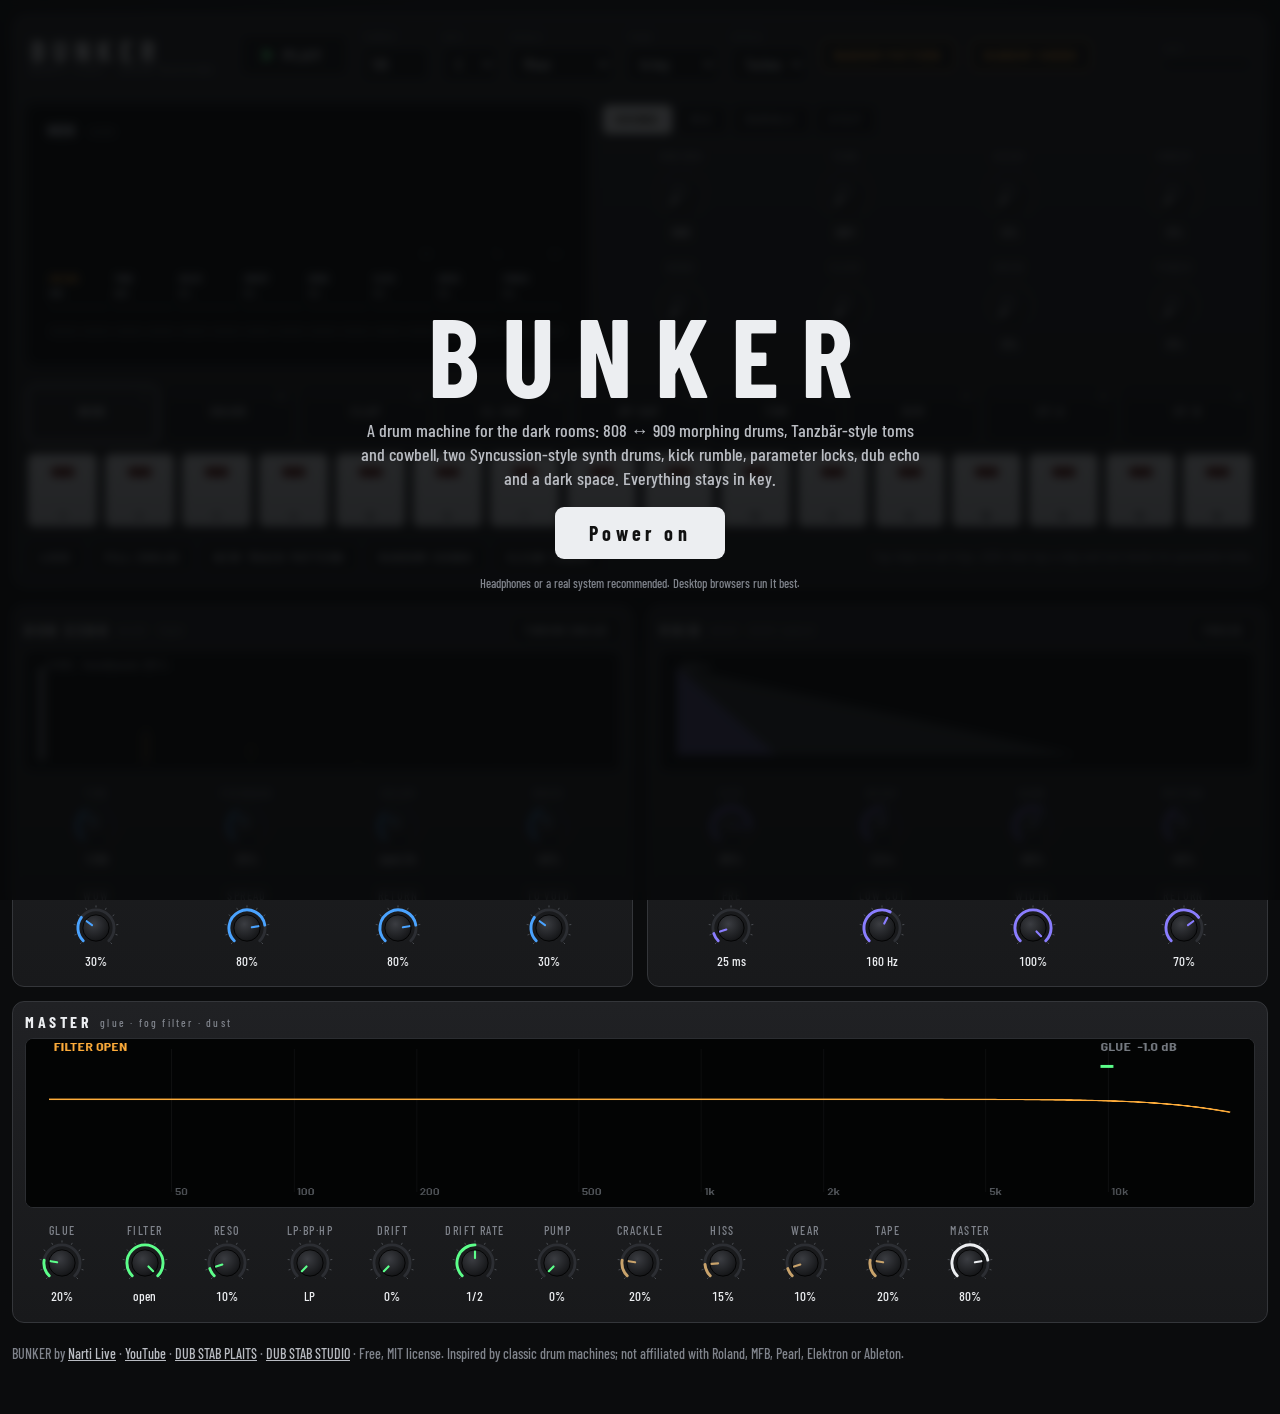
==== commit 5690c0e9: "BUNKER: narrower, underground-tuned knob ranges (kick E1-A#1, shorter toms/SY/clap room, darker hats" ====
--- a/bunker/index.html
+++ b/bunker/index.html
@@ -207,7 +207,7 @@
 <footer>BUNKER by <a href="https://www.instagram.com/narti_live">Narti Live</a> · <a href="https://www.youtube.com/@narti_live">YouTube</a> · <a href="../">DUB STAB PLAITS</a> · <a href="../studio/">DUB STAB STUDIO</a> · Free, MIT license. Inspired by classic drum machines; not affiliated with Roland, MFB, Pearl, Elektron or Ableton.</footer>
 </div>
 
-<script src="voices.js?v=1"></script>
+<script src="voices.js?v=2"></script>
 <script>
 (function () {
   'use strict';
@@ -225,8 +225,8 @@
     ['Wave', 'Tune', 'Decay', 'Sweep', 'Sweep t', 'LFO rate', 'LFO dep', 'Noise'],
     ['Wave', 'Tune', 'Decay', 'Sweep', 'Sweep t', 'LFO rate', 'LFO dep', 'Noise']];
   var AMP = ['Level', 'Pan', 'Echo', 'Void', 'Filter'];
-  var TUNE_LO = [36.708, 146.83, 0, 0, 0, 61.735, 277.18, 30.868, 30.868];
-  var TUNE_OCT = [0.83333, 1.16667, 0, 0, 0, 3, 2, 6, 6];
+  var TUNE_LO = [41.203, 146.83, 0, 0, 0, 82.407, 440, 55, 55];
+  var TUNE_OCT = [0.5, 1, 0, 0, 0, 2, 1, 4, 4];
   var SCALES = [[0, 2, 3, 5, 7, 8, 10], [0, 2, 3, 5, 7, 9, 10], [0, 1, 3, 5, 7, 8, 10], [0, 2, 3, 5, 7, 8, 11]];
   var NOTE = ['C', 'C#', 'D', 'D#', 'E', 'F', 'F#', 'G', 'G#', 'A', 'A#', 'B'];
   var RUM = [['Amount', 'rumamt', 0], ['Decay', 'rumdec', 0.5], ['Tone', 'rumtone', 0.4], ['Drive', 'rumdrive', 0.4],
@@ -239,7 +239,7 @@
     'Off': [0, 0.5, 0.4, 0.4, 0.7, 0, 0.3, 0.4] };
 
   var S = null;              // the sequencer's state (from the engine)
-  var LS = 'bunker1';
+  var LS = 'bunker2';
   var saved = {};
   try { saved = JSON.parse(localStorage.getItem(LS)) || {}; } catch (e) { saved = {}; }
   var saveTimer = 0;
@@ -500,7 +500,7 @@
   var TIMES = ['1/16', '1/8T', '1/8', '1/8D', '1/4T', '1/4', '1/4D', '1/2', '1/2D'];
   var eb = document.getElementById('encEcho');
   fxEnc(eb, 'e_time', 'Time', 3 / 8, function (v) { post({ t: 'fx', fx: 'echo', p: 'ptime', v: Math.round(v * 8) }); }, function (v) { return TIMES[Math.round(v * 8)]; });
-  fxEnc(eb, 'e_fb', 'Feedback', 0.6 / 1.15, fxSet('echo', 'pfeedback', 1.15), function (v) { return Math.round(v * 115) + '%'; });
+  fxEnc(eb, 'e_fb', 'Feedback', 0.35 / 0.95, fxSet('echo', 'pfeedback', 0.95), function (v) { return Math.round(v * 95) + '%'; });
   fxEnc(eb, 'e_color', 'Color', 0.33, function (v) { post({ t: 'fx', fx: 'echo', p: 'pcolor', v: v * 2 - 1 }); }, function (v) { var c = Math.round((v * 2 - 1) * 100); return c < 0 ? 'dark ' + (-c) : c > 0 ? 'thin ' + c : '0'; });
   fxEnc(eb, 'e_drive', 'Drive', 0.4, fxSet('echo', 'pdrive'), pct);
   fxEnc(eb, 'e_wow', 'Wow', 0.3, fxSet('echo', 'pwow'), pct);
@@ -515,11 +515,11 @@
   document.getElementById('echoBtns').appendChild(throwB);
   var vb = document.getElementById('encVoid');
   fxEnc(vb, 'v_size', 'Size', 0.85, fxSet('void', 'psize'), pct, '#8a7dff');
-  fxEnc(vb, 'v_decay', 'Decay', 0.62, fxSet('void', 'pdecay'), function (v) { var rt = 0.6 * Math.pow(2, v * 6.05); return rt < 10 ? rt.toFixed(1) + ' s' : Math.round(rt) + ' s'; }, '#8a7dff');
+  fxEnc(vb, 'v_decay', 'Decay', 0.51, fxSet('void', 'pdecay', 0.75), function (v) { var rt = 0.6 * Math.pow(2, v * 0.75 * 6.05); return rt < 10 ? rt.toFixed(1) + ' s' : Math.round(rt) + ' s'; }, '#8a7dff');
   fxEnc(vb, 'v_dark', 'Dark', 0.6, fxSet('void', 'pdark'), pct, '#8a7dff');
   fxEnc(vb, 'v_mod', 'Motion', 0.4, fxSet('void', 'pmod'), pct, '#8a7dff');
   fxEnc(vb, 'v_pre', 'Pre', 0.1, fxSet('void', 'ppre'), function (v) { return Math.round(v * 250) + ' ms'; }, '#8a7dff');
-  fxEnc(vb, 'v_low', 'Low cut', 0.35, fxSet('void', 'plowcut'), function (v) { return Math.round(20 * Math.pow(2, v * 5)) + ' Hz'; }, '#8a7dff');
+  fxEnc(vb, 'v_low', 'Low cut', 0.6, fxSet('void', 'plowcut'), function (v) { return Math.round(20 * Math.pow(2, v * 5)) + ' Hz'; }, '#8a7dff');
   fxEnc(vb, 'v_width', 'Width', 1, fxSet('void', 'pwidth'), pct, '#8a7dff');
   fxEnc(vb, 'v_ret', 'Return', 0.7, function (v) { post({ t: 'ret', k: 'void', v: v }); }, pct, '#8a7dff');
   var frz = btn('Freeze', null); var frozen = 0;
@@ -680,7 +680,7 @@
   function drawEcho(now) {
     var W = cvE.width, H = cvE.height, g = gE;
     g.fillStyle = '#030404'; g.fillRect(0, 0, W, H);
-    var beats = BEATS[Math.round(FX.e_time * 8)], fb = FX.e_fb * 1.15, color = FX.e_color * 2 - 1, wow = FX.e_wow, spread = FX.e_spread;
+    var beats = BEATS[Math.round(FX.e_time * 8)], fb = FX.e_fb * 0.95, color = FX.e_color * 2 - 1, wow = FX.e_wow, spread = FX.e_spread;
     var span = 4;   // beats shown
     g.strokeStyle = 'rgba(233,241,255,.07)';
     for (var b = 0; b <= span * 4; b++) { var xx = 20 + b / (span * 4) * (W - 40); g.beginPath(); g.moveTo(xx, 20); g.lineTo(xx, H - 20); g.lineWidth = b % 4 === 0 ? 2 : 1; g.stroke(); }
@@ -707,7 +707,7 @@
   function drawVoid(now) {
     var W = cvV.width, H = cvV.height, g = gV;
     g.fillStyle = '#030404'; g.fillRect(0, 0, W, H);
-    var rt = 0.6 * Math.pow(2, FX.v_decay * 6.05), frozen_ = frozen, dark = FX.v_dark;
+    var rt = 0.6 * Math.pow(2, FX.v_decay * 0.75 * 6.05), frozen_ = frozen, dark = FX.v_dark;
     var span = Math.max(4, Math.min(40, rt * 1.4));
     var x0 = 20, w = W - 40, y0 = 30, h = H - 60;
     // decay curves: lows (white) and highs (violet, faster with DARK)
@@ -830,7 +830,7 @@
     var AC = window.AudioContext || window.webkitAudioContext;
     if (!AC || !('audioWorklet' in AC.prototype)) { document.querySelector('.start p').textContent = 'This browser cannot run BUNKER (no AudioWorklet). Try a recent Chrome, Edge, Firefox or Safari.'; return Promise.reject(); }
     ctx = new AC({ latencyHint: 'playback' });
-    startP = ctx.audioWorklet.addModule('engine.js?v=1').then(function () {
+    startP = ctx.audioWorklet.addModule('engine.js?v=2').then(function () {
       node = new AudioWorkletNode(ctx, 'bunker', { numberOfInputs: 0, outputChannelCount: [2] });
       analyser = ctx.createAnalyser(); analyser.fftSize = 4096; analyser.smoothingTimeConstant = 0.75;
       node.connect(analyser); analyser.connect(ctx.destination);
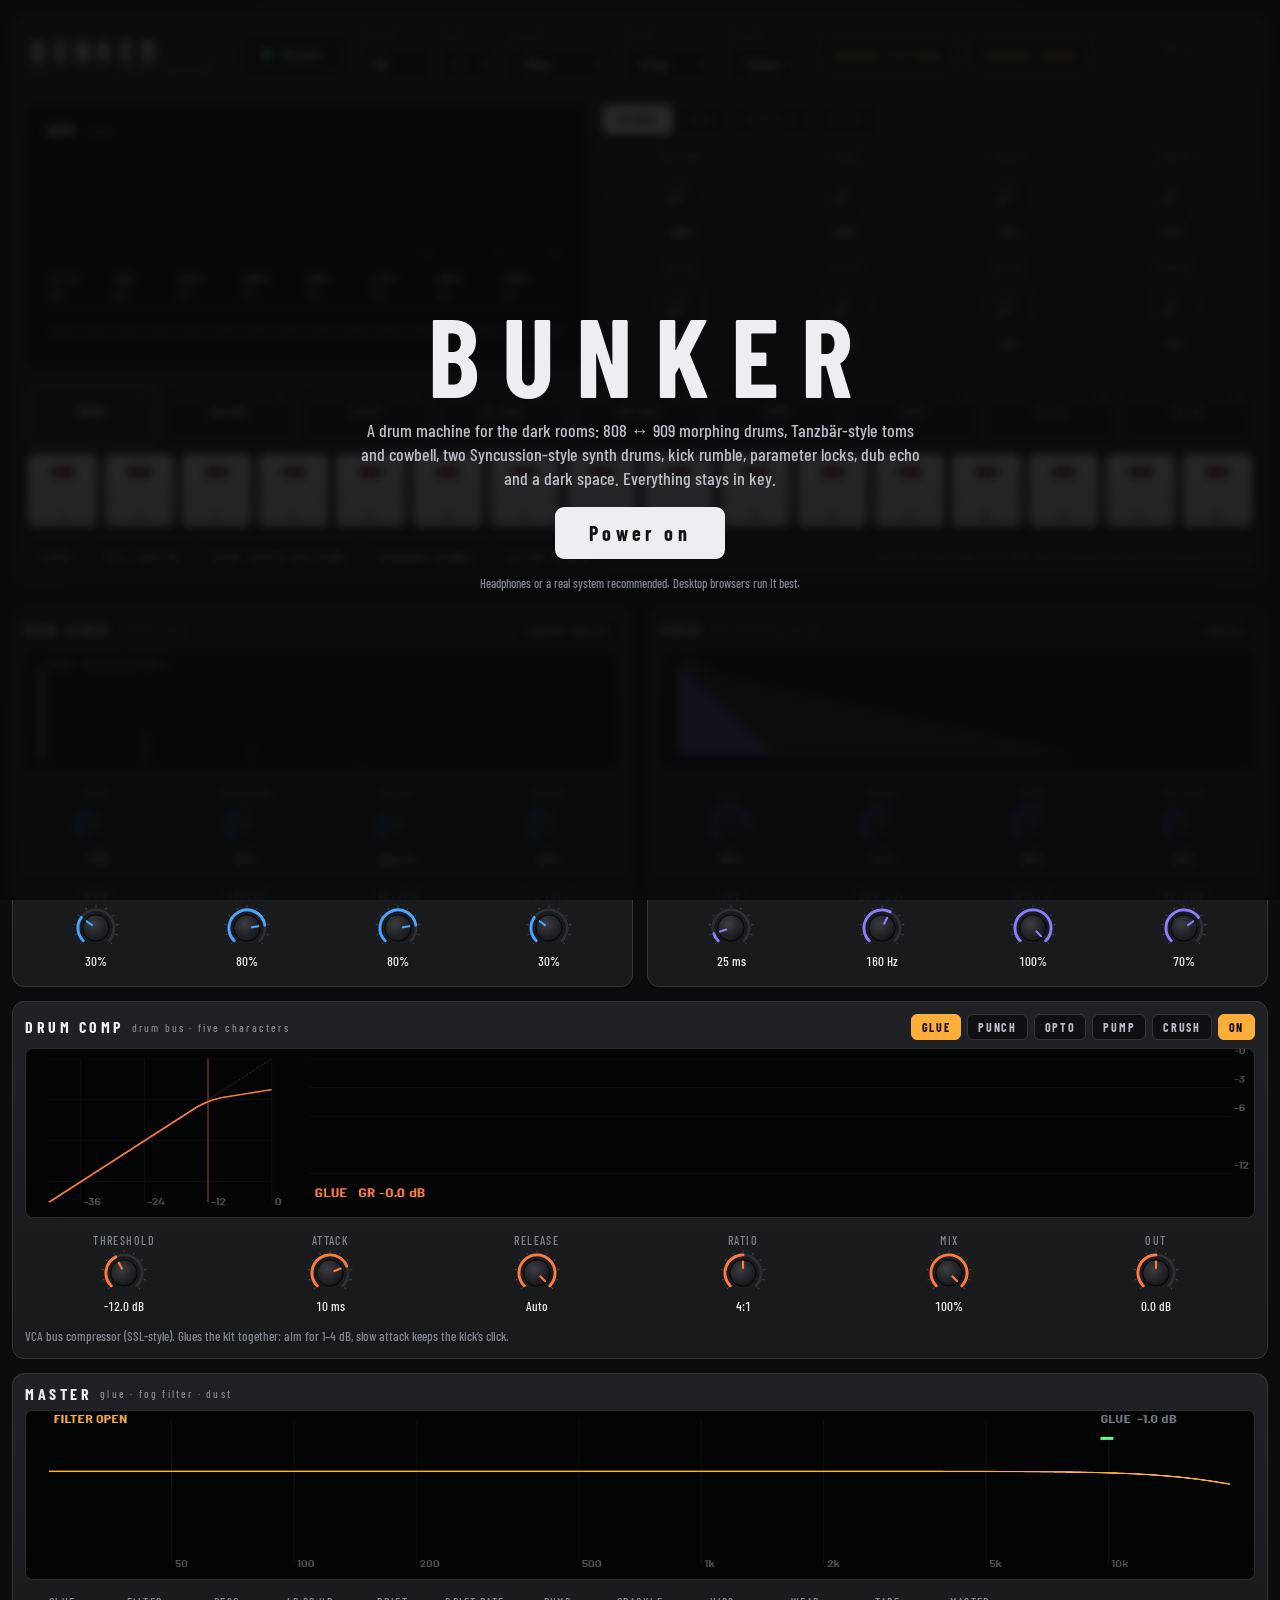
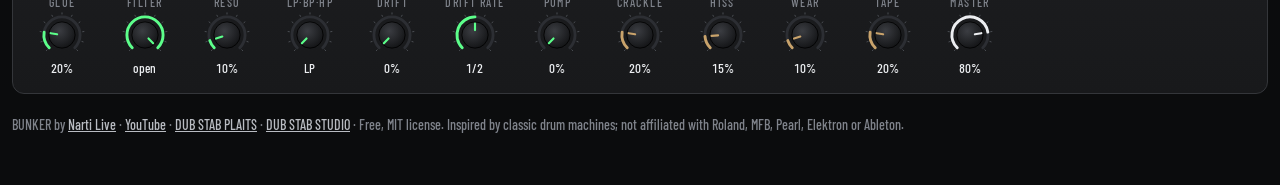
==== commit f5333758: "BUNKER: DRUM COMP on the drum bus - Glue, Punch, Opto, Pump, Crush styles with research-based ranges" ====
--- a/bunker/index.html
+++ b/bunker/index.html
@@ -110,7 +110,8 @@
 .fx { background: linear-gradient(180deg, #202124, #18191b); border: 1px solid #34363a; border-radius: 12px; padding: 12px; }
 .fx h3 { margin: 0 0 8px; display: flex; align-items: center; gap: 8px; font: 700 16px/1 var(--display); letter-spacing: .22em; color: var(--bone); }
 .fx h3 span { font: 500 11px/1 var(--display); letter-spacing: .2em; color: var(--fog); }
-.fx h3 .r { margin-left: auto; display: flex; gap: 6px; }
+.fx h3 { flex-wrap: wrap; row-gap: 8px; }
+.fx h3 .r { margin-left: auto; display: flex; flex-wrap: wrap; gap: 6px; }
 .fx canvas { display: block; width: 100%; height: 120px; border-radius: 8px; background: #050606; border: 1px solid #2b2d31; }
 .fx.big canvas { height: 170px; }
 .fx .encs { grid-template-columns: repeat(4, minmax(0, 1fr)); margin-top: 10px; }
@@ -136,6 +137,7 @@
   .trigs { grid-template-columns: repeat(8, minmax(0, 1fr)); }
 }
 @media (max-width: 520px) {
+  #encComp { grid-template-columns: repeat(3, minmax(0, 1fr)) !important; }
   .tracks { grid-template-columns: repeat(3, minmax(0, 1fr)); }
   .encs { gap: 6px 2px; }
   .enc svg { width: 48px; height: 48px; }
@@ -202,6 +204,7 @@
 <div class="fxrow">
   <section class="fx" id="fxEcho"><h3>DUB ECHO <span>send · tape</span><span class="r" id="echoBtns"></span></h3><canvas id="cvEcho" width="760" height="240"></canvas><div class="encs" id="encEcho"></div></section>
   <section class="fx" id="fxVoid"><h3>VOID <span>send · dark space</span><span class="r" id="voidBtns"></span></h3><canvas id="cvVoid" width="760" height="240"></canvas><div class="encs" id="encVoid"></div></section>
+  <section class="fx big" id="fxComp" style="grid-column: 1 / -1"><h3>DRUM COMP <span>drum bus · five characters</span><span class="r" id="compBtns"></span></h3><canvas id="cvComp" width="1600" height="340"></canvas><div class="encs" id="encComp" style="grid-template-columns: repeat(6, minmax(0, 1fr))"></div><div class="tools"><span class="hint" id="compHint"></span></div></section>
   <section class="fx big" id="fxMaster" style="grid-column: 1 / -1"><h3>MASTER <span>glue · fog filter · dust</span><span class="r" id="masterBtns"></span></h3><canvas id="cvMaster" width="1600" height="340"></canvas><div class="encs" id="encMaster" style="grid-template-columns: repeat(auto-fill, minmax(70px, 1fr))"></div></section>
 </div>
 <footer>BUNKER by <a href="https://www.instagram.com/narti_live">Narti Live</a> · <a href="https://www.youtube.com/@narti_live">YouTube</a> · <a href="../">DUB STAB PLAITS</a> · <a href="../studio/">DUB STAB STUDIO</a> · Free, MIT license. Inspired by classic drum machines; not affiliated with Roland, MFB, Pearl, Elektron or Ableton.</footer>
@@ -540,6 +543,126 @@
   fxEnc(mb, 'm_tape', 'Tape', 0.2, fxSet('dust', 'pdrive'), pct, '#c9a36b');
   fxEnc(mb, 'm_vol', 'Master', 0.8, function (v) { post({ t: 'ret', k: 'master', v: v * 1.25 }); }, pct, '#eceef1');
 
+
+  // ================================================================ DRUM COMP
+  // Ranges per style from the classic units and mixing guides (docs/SOUND-RANGES.md).
+  var CSTYLES = ['Glue', 'Punch', 'Opto', 'Pump', 'Crush'];
+  var CHINT = [
+    'VCA bus compressor (SSL-style). Glues the kit together: aim for 1–4 dB, slow attack keeps the kick’s click.',
+    'FET (1176-style). Fast and gritty: brings the room and the hats forward, 3–6 dB.',
+    'Optical (LA-2A-style). Slow, smooth and round: the kit breathes without losing its edge.',
+    'Dub pump. Keyed by the low end (the kick): everything else breathes around it, release never longer than a beat.',
+    'Parallel crush (“all buttons”). Smashed copy under the dry kit: texture and density, blend with MIX.'];
+  var CPRESET = [
+    { c_amt: 0.4, c_atk: 0.75, c_rel: 1, c_ratio: 0.5, c_mix: 1, c_out: 0.5 },
+    { c_amt: 0.35, c_atk: 0.5, c_rel: 0.4, c_ratio: 0, c_mix: 1, c_out: 0.5 },
+    { c_amt: 0.4, c_atk: 0.5, c_rel: 0.3, c_ratio: 0.5, c_mix: 1, c_out: 0.5 },
+    { c_amt: 0.45, c_atk: 0.3, c_rel: 0.6, c_ratio: 0.5, c_mix: 1, c_out: 0.5 },
+    { c_amt: 0.6, c_atk: 0, c_rel: 0.4, c_ratio: 0.4, c_mix: 0.35, c_out: 0.5 }];
+  if (FX.c_style == null) { FX.c_style = 0; for (var ck in CPRESET[0]) FX[ck] = CPRESET[0][ck]; }
+  if (FX.c_on == null) FX.c_on = 1;
+  function cms(x) { return x < 0.001 ? Math.round(x * 1e6) + ' µs' : x < 1 ? (x * 1000 < 10 ? (x * 1000).toFixed(1) : Math.round(x * 1000)) + ' ms' : x.toFixed(1) + ' s'; }
+  var CK = [
+    { k: 'c_amt', p: 'pamount', n: function () { return FX.c_style === 2 ? 'Reduction' : 'Threshold'; }, f: function (v) { return (-30 * v).toFixed(1) + ' dB'; } },
+    { k: 'c_atk', p: 'patk', n: function () { return FX.c_style === 2 ? '' : 'Attack'; }, f: function (v) {
+        var st = FX.c_style;
+        if (st === 0) return ['0.1', '0.3', '1', '3', '10', '30'][Math.floor(v * 5.99)] + ' ms';
+        if (st === 3) return cms(0.001 * Math.pow(2, v * 3.32));
+        return cms(0.00002 * Math.pow(2, v * 5.32)); } },
+    { k: 'c_rel', p: 'prel', n: function () { return 'Release'; }, f: function (v) {
+        var st = FX.c_style;
+        if (st === 0) return ['0.1 s', '0.3 s', '0.6 s', '1.2 s', 'Auto'][Math.floor(v * 4.99)];
+        if (st === 1) return cms(0.05 * Math.pow(2, v * 4.46));
+        if (st === 2) return cms(0.5 * Math.pow(2, v * 3.32));
+        if (st === 3) return ['1/32', '1/16', '1/8', '3/16', '1/4'][Math.floor(v * 4.99)];
+        return cms(0.05 * Math.pow(2, v * 2.58)); } },
+    { k: 'c_ratio', p: 'pratio', n: function () { return FX.c_style === 4 ? 'Drive' : 'Ratio'; }, f: function (v) {
+        var st = FX.c_style;
+        if (st === 0) return v < 0.34 ? '2:1' : v < 0.67 ? '4:1' : '10:1';
+        if (st === 1) return ['4:1', '8:1', '12:1', '20:1'][Math.floor(v * 3.99)];
+        if (st === 2) return (2 + 2 * v).toFixed(1) + ':1';
+        if (st === 3) return (4 + 6 * v).toFixed(1) + ':1';
+        return Math.round(v * 100) + '%'; } },
+    { k: 'c_mix', p: 'pmix', n: function () { return 'Mix'; }, f: function (v) { return Math.round(v * 100) + '%'; } },
+    { k: 'c_out', p: 'pout', n: function () { return 'Out'; }, f: function (v) { var d = (v * 2 - 1) * 6; return (d > 0 ? '+' : '') + d.toFixed(1) + ' dB'; } }];
+  var cEncs = [], cb = document.getElementById('encComp');
+  CK.forEach(function (c) {
+    var o = { get: function () { return FX[c.k]; }, fmt: c.f, def: CPRESET[0][c.k], color: function () { return '#ff7a3d'; },
+              set: function (v) { FX[c.k] = v; saved.fx = FX; persist(); post({ t: 'fx', fx: 'comp', p: c.p, v: c.k === 'c_out' ? v * 2 - 1 : v }); } };
+    Object.defineProperty(o, 'n', { get: c.n });
+    var e = encoder(o); cb.appendChild(e); cEncs.push(e);
+    replay.push(function () { post({ t: 'fx', fx: 'comp', p: c.p, v: c.k === 'c_out' ? FX[c.k] * 2 - 1 : FX[c.k] }); });
+  });
+  replay.push(function () { post({ t: 'fx', fx: 'comp', p: 'pstyle', v: FX.c_style }); post({ t: 'on', k: 'comp', v: FX.c_on }); });
+  var cBtns = document.getElementById('compBtns'), cStyleBtns = [];
+  var cOn = btn('On', function () { FX.c_on = FX.c_on ? 0 : 1; cOn.setAttribute('aria-pressed', FX.c_on ? 'true' : 'false'); saved.fx = FX; persist(); post({ t: 'on', k: 'comp', v: FX.c_on }); });
+  cOn.setAttribute('aria-pressed', FX.c_on ? 'true' : 'false');
+  CSTYLES.forEach(function (n, i) {
+    var b = btn(n, function () {
+      FX.c_style = i; for (var k in CPRESET[i]) FX[k] = CPRESET[i][k];
+      saved.fx = FX; persist();
+      post({ t: 'fx', fx: 'comp', p: 'pstyle', v: i });
+      CK.forEach(function (c) { post({ t: 'fx', fx: 'comp', p: c.p, v: c.k === 'c_out' ? FX[c.k] * 2 - 1 : FX[c.k] }); });
+      showCompStyle();
+    });
+    cBtns.appendChild(b); cStyleBtns.push(b);
+  });
+  cBtns.appendChild(cOn);
+  function showCompStyle() {
+    cStyleBtns.forEach(function (b, i) { b.setAttribute('aria-pressed', i === FX.c_style ? 'true' : 'false'); });
+    cEncs.forEach(function (e, i) { e.redraw(); });
+    document.getElementById('compHint').textContent = CHINT[FX.c_style];
+  }
+  showCompStyle();
+
+  // the compressor's curve, and its gain reduction over the last few seconds
+  var cvC = document.getElementById('cvComp'), gC = cvC.getContext('2d'), grHist = new Float32Array(240), grPos = 0;
+  function compRatio() {
+    var v = FX.c_ratio, st = FX.c_style;
+    if (st === 0) return v < 0.34 ? 2 : v < 0.67 ? 4 : 10;
+    if (st === 1) return [4, 8, 12, 20][Math.floor(v * 3.99)];
+    if (st === 2) return 2 + 2 * v;
+    if (st === 3) return 4 + 6 * v;
+    return 20;
+  }
+  function drawComp() {
+    var W = cvC.width, H = cvC.height, g = gC;
+    g.fillStyle = '#030404'; g.fillRect(0, 0, W, H);
+    var on = FX.c_on, th = -30 * FX.c_amt, R = compRatio(), knee = [6, 2, 12, 3, 1][FX.c_style];
+    // left: transfer curve, input -42..0 dBFS against output
+    var x0 = 30, y0 = 20, s = H - 50;
+    function px(db) { return x0 + (db + 42) / 42 * s; }
+    function py(db) { return y0 + s - (db + 42) / 42 * s; }
+    g.strokeStyle = 'rgba(233,241,255,.07)'; g.fillStyle = 'rgba(233,241,255,.35)'; g.font = '500 20px "Barlow Condensed", sans-serif';
+    for (var d = -36; d <= 0; d += 12) { g.beginPath(); g.moveTo(px(d), y0); g.lineTo(px(d), y0 + s); g.moveTo(x0, py(d)); g.lineTo(x0 + s, py(d)); g.stroke(); g.fillText(d, px(d) + 4, y0 + s + 6); }
+    g.strokeStyle = 'rgba(233,241,255,.2)'; g.beginPath(); g.moveTo(px(-42), py(-42)); g.lineTo(px(0), py(0)); g.stroke();
+    function outDb(i) {
+      var ov = i - th, red = 0;
+      if (2 * ov > knee) red = ov; else if (2 * ov > -knee) red = (ov + knee / 2) * (ov + knee / 2) / (2 * knee);
+      return i - red * (1 - 1 / R);
+    }
+    g.beginPath();
+    for (var i = -42; i <= 0; i += 0.5) { var yv = on ? outDb(i) : i; if (i === -42) g.moveTo(px(i), py(yv)); else g.lineTo(px(i), py(yv)); }
+    g.strokeStyle = on ? '#ff7a3d' : 'rgba(233,241,255,.3)'; g.lineWidth = 3; g.stroke(); g.lineWidth = 1;
+    if (on) {
+      g.fillStyle = 'rgba(255,122,61,.35)'; g.fillRect(px(th) - 1, y0, 2, s);
+      var lv = Math.max(-42, Math.min(0, live.clvl));
+      if (live.clvl > -60) { g.fillStyle = '#ffad3b'; g.beginPath(); g.arc(px(lv), py(outDb(lv)), 9, 0, 6.2832); g.fill(); }
+    }
+    // right: gain reduction history, scrolling
+    var hx = x0 + s + 50, hw = W - hx - 30;
+    grHist[grPos] = on ? live.cgr : 0; grPos = (grPos + 1) % grHist.length;
+    g.strokeStyle = 'rgba(233,241,255,.07)'; g.fillStyle = 'rgba(233,241,255,.35)';
+    [0, 3, 6, 12].forEach(function (db) { var yy = y0 + db / 15 * s; g.beginPath(); g.moveTo(hx, yy); g.lineTo(hx + hw, yy); g.stroke(); g.fillText('-' + db, hx + hw + 4, yy - 10); });
+    g.beginPath(); g.moveTo(hx, y0);
+    for (var k = 0; k < grHist.length; k++) { var v = grHist[(grPos + k) % grHist.length]; g.lineTo(hx + k / (grHist.length - 1) * hw, y0 + Math.min(15, v) / 15 * s); }
+    g.lineTo(hx + hw, y0); g.closePath();
+    var grd = g.createLinearGradient(0, y0, 0, y0 + s); grd.addColorStop(0, 'rgba(255,122,61,.2)'); grd.addColorStop(1, 'rgba(255,122,61,.75)');
+    g.fillStyle = grd; g.fill();
+    g.fillStyle = '#ff7a3d'; g.font = '600 24px "Barlow Condensed", sans-serif';
+    g.fillText((on ? CSTYLES[FX.c_style].toUpperCase() : 'OFF') + '   GR -' + (on ? live.cgr : 0).toFixed(1) + ' dB', hx + 6, y0 + s - 10);
+  }
+
   // ================================================================ screen (OLED)
   var oled = document.getElementById('oled'), og = oled.getContext('2d');
   var preview = { env: null, spec: null, len: 1, dirty: true }, pvTimer = 0;
@@ -675,7 +798,7 @@
   var cvE = document.getElementById('cvEcho'), gE = cvE.getContext('2d');
   var cvV = document.getElementById('cvVoid'), gV = cvV.getContext('2d');
   var cvM = document.getElementById('cvMaster'), gM = cvM.getContext('2d');
-  var live = { echo: 0, void: 0, fogcut: 18000, pump: 1, gr: 1, beat: 0 };
+  var live = { echo: 0, void: 0, fogcut: 18000, pump: 1, gr: 1, beat: 0, cgr: 0, clvl: -100 };
   var BEATS = [0.25, 1 / 3, 0.5, 0.75, 2 / 3, 1, 1.5, 2, 3];
   function drawEcho(now) {
     var W = cvE.width, H = cvE.height, g = gE;
@@ -794,7 +917,7 @@
     var now = performance.now();
     m.trigs.forEach(function (tr) { ui.flash[tr[0]] = tr[1] / 127; trigAnim[tr[0]] = now; });
     for (var k in m.play) ui.play[k] = m.play[k];
-    live.echo = m.echo; live.void = m.void; live.fogcut = m.fogcut; live.pump = m.pump; live.gr = m.gr; live.beat = m.beat;
+    live.echo = m.echo; live.void = m.void; live.fogcut = m.fogcut; live.pump = m.pump; live.gr = m.gr; live.beat = m.beat; live.cgr = m.cgr || 0; live.clvl = m.clvl == null ? -100 : m.clvl;
     meter.style.width = Math.min(100, m.peak * 100).toFixed(0) + '%';
   }
 
@@ -802,7 +925,7 @@
   function frame(now) {
     // encoder values for the screen's bars
     encs.forEach(function (e, k) { var lab = e.querySelector('.v').textContent; e.setAttribute('data-v', e.classList.contains('off') ? 0 : encVal(k)); });
-    drawOled(now); drawEcho(now); drawVoid(now); drawMaster(now);
+    drawOled(now); drawEcho(now); drawVoid(now); drawComp(); drawMaster(now);
     for (var t = 0; t < 9; t++) {
       var l = trkEls[t].firstChild, f = ui.flash[t];
       l.style.background = f > 0.02 ? COLORS[t] : '#26282c';
@@ -830,7 +953,7 @@
     var AC = window.AudioContext || window.webkitAudioContext;
     if (!AC || !('audioWorklet' in AC.prototype)) { document.querySelector('.start p').textContent = 'This browser cannot run BUNKER (no AudioWorklet). Try a recent Chrome, Edge, Firefox or Safari.'; return Promise.reject(); }
     ctx = new AC({ latencyHint: 'playback' });
-    startP = ctx.audioWorklet.addModule('engine.js?v=2').then(function () {
+    startP = ctx.audioWorklet.addModule('engine.js?v=3').then(function () {
       node = new AudioWorkletNode(ctx, 'bunker', { numberOfInputs: 0, outputChannelCount: [2] });
       analyser = ctx.createAnalyser(); analyser.fftSize = 4096; analyser.smoothingTimeConstant = 0.75;
       node.connect(analyser); analyser.connect(ctx.destination);
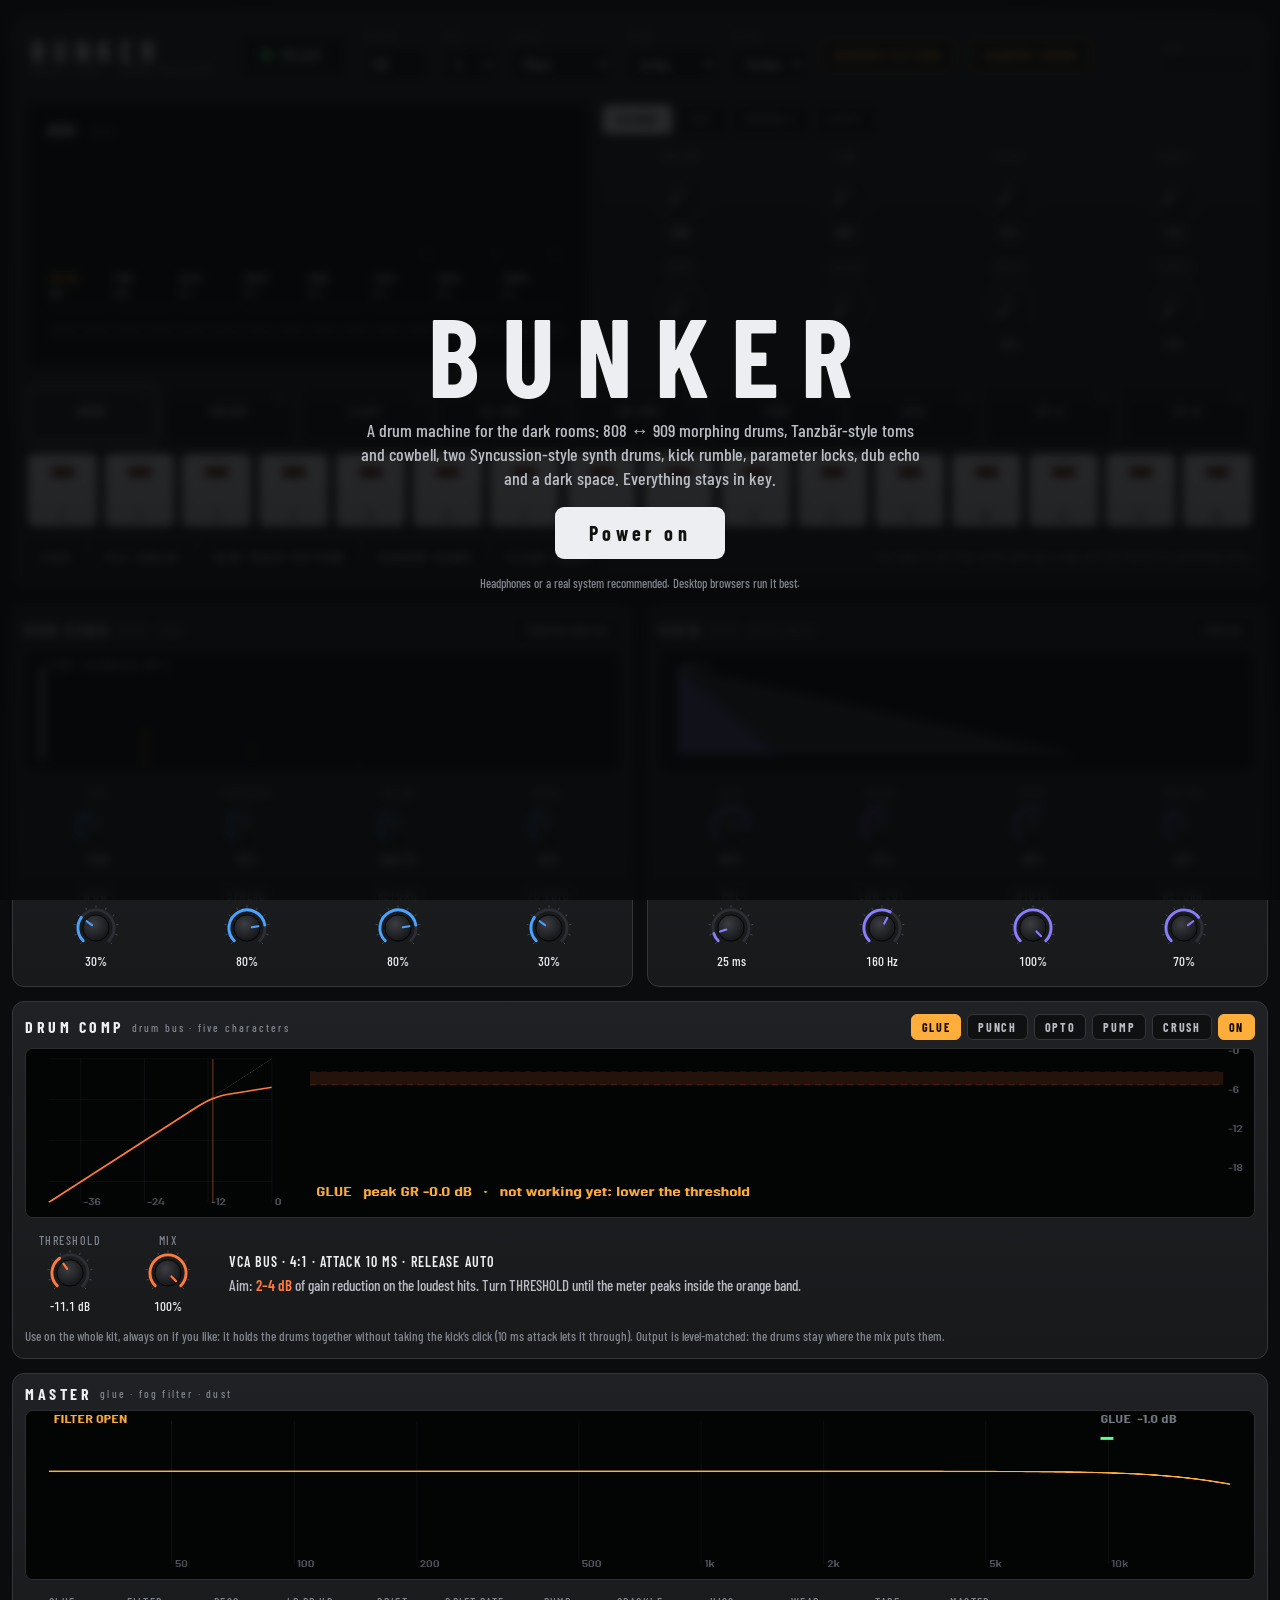
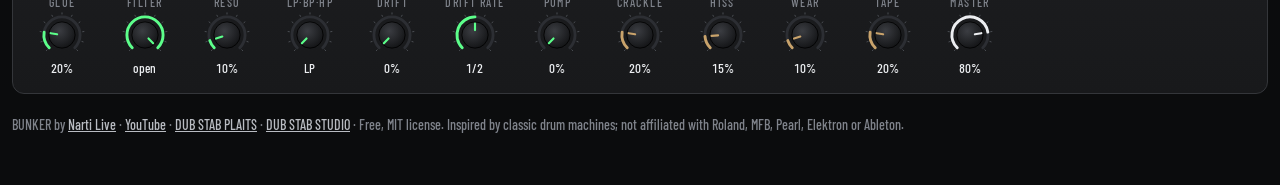
==== commit b7806aec: "DRUM COMP: fixed recommended attack/release/ratio per style, threshold + mix only, target-band meter" ====
--- a/bunker/index.html
+++ b/bunker/index.html
@@ -117,6 +117,9 @@
 .fx .encs { grid-template-columns: repeat(4, minmax(0, 1fr)); margin-top: 10px; }
 .fx .enc svg { width: 46px; height: 46px; }
 .fx .tools { margin-top: 8px; }
+.cinfo { display: grid; gap: 4px; font-size: 15px; color: var(--mist); padding-left: 8px; }
+.cinfo b { font-weight: 600; letter-spacing: .08em; color: var(--bone); text-transform: uppercase; font-size: 14px; }
+.cinfo em { font-style: normal; color: #ff7a3d; font-weight: 600; }
 .fx .tbtn { padding: 6px 10px; font-size: 12px; }
 
 /* ---------- start */
@@ -137,7 +140,8 @@
   .trigs { grid-template-columns: repeat(8, minmax(0, 1fr)); }
 }
 @media (max-width: 520px) {
-  #encComp { grid-template-columns: repeat(3, minmax(0, 1fr)) !important; }
+  #encComp { grid-template-columns: 1fr 1fr !important; }
+  #encComp .cinfo { grid-column: 1 / -1; }
   .tracks { grid-template-columns: repeat(3, minmax(0, 1fr)); }
   .encs { gap: 6px 2px; }
   .enc svg { width: 48px; height: 48px; }
@@ -204,7 +208,7 @@
 <div class="fxrow">
   <section class="fx" id="fxEcho"><h3>DUB ECHO <span>send · tape</span><span class="r" id="echoBtns"></span></h3><canvas id="cvEcho" width="760" height="240"></canvas><div class="encs" id="encEcho"></div></section>
   <section class="fx" id="fxVoid"><h3>VOID <span>send · dark space</span><span class="r" id="voidBtns"></span></h3><canvas id="cvVoid" width="760" height="240"></canvas><div class="encs" id="encVoid"></div></section>
-  <section class="fx big" id="fxComp" style="grid-column: 1 / -1"><h3>DRUM COMP <span>drum bus · five characters</span><span class="r" id="compBtns"></span></h3><canvas id="cvComp" width="1600" height="340"></canvas><div class="encs" id="encComp" style="grid-template-columns: repeat(6, minmax(0, 1fr))"></div><div class="tools"><span class="hint" id="compHint"></span></div></section>
+  <section class="fx big" id="fxComp" style="grid-column: 1 / -1"><h3>DRUM COMP <span>drum bus · five characters</span><span class="r" id="compBtns"></span></h3><canvas id="cvComp" width="1600" height="340"></canvas><div class="encs" id="encComp" style="grid-template-columns: 90px 90px minmax(0, 1fr); align-items: center"></div><div class="tools"><span class="hint" id="compHint"></span></div></section>
   <section class="fx big" id="fxMaster" style="grid-column: 1 / -1"><h3>MASTER <span>glue · fog filter · dust</span><span class="r" id="masterBtns"></span></h3><canvas id="cvMaster" width="1600" height="340"></canvas><div class="encs" id="encMaster" style="grid-template-columns: repeat(auto-fill, minmax(70px, 1fr))"></div></section>
 </div>
 <footer>BUNKER by <a href="https://www.instagram.com/narti_live">Narti Live</a> · <a href="https://www.youtube.com/@narti_live">YouTube</a> · <a href="../">DUB STAB PLAITS</a> · <a href="../studio/">DUB STAB STUDIO</a> · Free, MIT license. Inspired by classic drum machines; not affiliated with Roland, MFB, Pearl, Elektron or Ableton.</footer>
@@ -545,91 +549,55 @@
 
 
   // ================================================================ DRUM COMP
-  // Ranges per style from the classic units and mixing guides (docs/SOUND-RANGES.md).
-  var CSTYLES = ['Glue', 'Punch', 'Opto', 'Pump', 'Crush'];
-  var CHINT = [
-    'VCA bus compressor (SSL-style). Glues the kit together: aim for 1–4 dB, slow attack keeps the kick’s click.',
-    'FET (1176-style). Fast and gritty: brings the room and the hats forward, 3–6 dB.',
-    'Optical (LA-2A-style). Slow, smooth and round: the kit breathes without losing its edge.',
-    'Dub pump. Keyed by the low end (the kick): everything else breathes around it, release never longer than a beat.',
-    'Parallel crush (“all buttons”). Smashed copy under the dry kit: texture and density, blend with MIX.'];
-  var CPRESET = [
-    { c_amt: 0.4, c_atk: 0.75, c_rel: 1, c_ratio: 0.5, c_mix: 1, c_out: 0.5 },
-    { c_amt: 0.35, c_atk: 0.5, c_rel: 0.4, c_ratio: 0, c_mix: 1, c_out: 0.5 },
-    { c_amt: 0.4, c_atk: 0.5, c_rel: 0.3, c_ratio: 0.5, c_mix: 1, c_out: 0.5 },
-    { c_amt: 0.45, c_atk: 0.3, c_rel: 0.6, c_ratio: 0.5, c_mix: 1, c_out: 0.5 },
-    { c_amt: 0.6, c_atk: 0, c_rel: 0.4, c_ratio: 0.4, c_mix: 0.35, c_out: 0.5 }];
-  if (FX.c_style == null) { FX.c_style = 0; for (var ck in CPRESET[0]) FX[ck] = CPRESET[0][ck]; }
+  // Attack, release and ratio are fixed per style, as recommended (docs/SOUND-RANGES.md).
+  // The output is level-matched to the dry drums, so the mix stays as calibrated.
+  var CS = [
+    { n: 'Glue', fixed: 'VCA bus · 4:1 · attack 10 ms · release auto', lo: 2, hi: 4, amt: 0.37, mix: 1, knee: 6, ratio: 4,
+      use: 'Use on the whole kit, always on if you like: it holds the drums together without taking the kick’s click (10 ms attack lets it through).' },
+    { n: 'Punch', fixed: 'FET · 4:1 · attack 0.4 ms · release 200 ms', lo: 3, hi: 6, amt: 0.35, mix: 1, knee: 2, ratio: 4,
+      use: 'Use when hats, rim and room should come forward and the kit should feel tighter and grittier.' },
+    { n: 'Opto', fixed: 'optical · 3:1 · attack 10 ms · release 60 ms + 1.5 s', lo: 2, hi: 4, amt: 0.35, mix: 1, knee: 12, ratio: 3,
+      use: 'Use for slow, round, smooth levelling: dub and deep tracks where the drums should breathe, not bite.' },
+    { n: 'Pump', fixed: 'keyed by the kick · 6:1 · attack 3 ms · release 1/8 note', lo: 6, hi: 10, amt: 0.45, mix: 1, knee: 3, ratio: 6,
+      use: 'Use for the dub breathing: everything ducks under each kick and swells back before the next one.' },
+    { n: 'Crush', fixed: 'parallel · 20:1 · attack 0.05 ms · release 100 ms', lo: 10, hi: 20, amt: 0.7, mix: 0.35, knee: 1, ratio: 20,
+      use: 'Use for texture and density: a smashed copy under the dry kit. Bring MIX up until you hear it, then back a little (30–50 %).' }];
+  if (FX.c_style == null || FX.c_amt == null) { FX.c_style = 0; FX.c_amt = CS[0].amt; FX.c_mix = CS[0].mix; }
   if (FX.c_on == null) FX.c_on = 1;
-  function cms(x) { return x < 0.001 ? Math.round(x * 1e6) + ' µs' : x < 1 ? (x * 1000 < 10 ? (x * 1000).toFixed(1) : Math.round(x * 1000)) + ' ms' : x.toFixed(1) + ' s'; }
-  var CK = [
-    { k: 'c_amt', p: 'pamount', n: function () { return FX.c_style === 2 ? 'Reduction' : 'Threshold'; }, f: function (v) { return (-30 * v).toFixed(1) + ' dB'; } },
-    { k: 'c_atk', p: 'patk', n: function () { return FX.c_style === 2 ? '' : 'Attack'; }, f: function (v) {
-        var st = FX.c_style;
-        if (st === 0) return ['0.1', '0.3', '1', '3', '10', '30'][Math.floor(v * 5.99)] + ' ms';
-        if (st === 3) return cms(0.001 * Math.pow(2, v * 3.32));
-        return cms(0.00002 * Math.pow(2, v * 5.32)); } },
-    { k: 'c_rel', p: 'prel', n: function () { return 'Release'; }, f: function (v) {
-        var st = FX.c_style;
-        if (st === 0) return ['0.1 s', '0.3 s', '0.6 s', '1.2 s', 'Auto'][Math.floor(v * 4.99)];
-        if (st === 1) return cms(0.05 * Math.pow(2, v * 4.46));
-        if (st === 2) return cms(0.5 * Math.pow(2, v * 3.32));
-        if (st === 3) return ['1/32', '1/16', '1/8', '3/16', '1/4'][Math.floor(v * 4.99)];
-        return cms(0.05 * Math.pow(2, v * 2.58)); } },
-    { k: 'c_ratio', p: 'pratio', n: function () { return FX.c_style === 4 ? 'Drive' : 'Ratio'; }, f: function (v) {
-        var st = FX.c_style;
-        if (st === 0) return v < 0.34 ? '2:1' : v < 0.67 ? '4:1' : '10:1';
-        if (st === 1) return ['4:1', '8:1', '12:1', '20:1'][Math.floor(v * 3.99)];
-        if (st === 2) return (2 + 2 * v).toFixed(1) + ':1';
-        if (st === 3) return (4 + 6 * v).toFixed(1) + ':1';
-        return Math.round(v * 100) + '%'; } },
-    { k: 'c_mix', p: 'pmix', n: function () { return 'Mix'; }, f: function (v) { return Math.round(v * 100) + '%'; } },
-    { k: 'c_out', p: 'pout', n: function () { return 'Out'; }, f: function (v) { var d = (v * 2 - 1) * 6; return (d > 0 ? '+' : '') + d.toFixed(1) + ' dB'; } }];
-  var cEncs = [], cb = document.getElementById('encComp');
-  CK.forEach(function (c) {
-    var o = { get: function () { return FX[c.k]; }, fmt: c.f, def: CPRESET[0][c.k], color: function () { return '#ff7a3d'; },
-              set: function (v) { FX[c.k] = v; saved.fx = FX; persist(); post({ t: 'fx', fx: 'comp', p: c.p, v: c.k === 'c_out' ? v * 2 - 1 : v }); } };
-    Object.defineProperty(o, 'n', { get: c.n });
-    var e = encoder(o); cb.appendChild(e); cEncs.push(e);
-    replay.push(function () { post({ t: 'fx', fx: 'comp', p: c.p, v: c.k === 'c_out' ? FX[c.k] * 2 - 1 : FX[c.k] }); });
-  });
-  replay.push(function () { post({ t: 'fx', fx: 'comp', p: 'pstyle', v: FX.c_style }); post({ t: 'on', k: 'comp', v: FX.c_on }); });
+  function compSend() { post({ t: 'fx', fx: 'comp', p: 'pstyle', v: FX.c_style }); post({ t: 'fx', fx: 'comp', p: 'pamount', v: FX.c_amt }); post({ t: 'fx', fx: 'comp', p: 'pmix', v: FX.c_mix }); post({ t: 'on', k: 'comp', v: FX.c_on }); }
+  replay.push(compSend);
+  var cb = document.getElementById('encComp');
+  var cEncs = [
+    encoder({ n: 'Threshold', get: function () { return FX.c_amt; }, set: function (v) { FX.c_amt = v; saved.fx = FX; persist(); post({ t: 'fx', fx: 'comp', p: 'pamount', v: v }); },
+              fmt: function (v) { return (-30 * v).toFixed(1) + ' dB'; }, def: 0.37, color: function () { return '#ff7a3d'; } }),
+    encoder({ n: 'Mix', get: function () { return FX.c_mix; }, set: function (v) { FX.c_mix = v; saved.fx = FX; persist(); post({ t: 'fx', fx: 'comp', p: 'pmix', v: v }); },
+              fmt: function (v) { return Math.round(v * 100) + '%'; }, def: 1, color: function () { return '#ff7a3d'; } })];
+  cEncs.forEach(function (e) { cb.appendChild(e); });
+  var cInfo = document.createElement('div'); cInfo.className = 'cinfo'; cb.appendChild(cInfo);
   var cBtns = document.getElementById('compBtns'), cStyleBtns = [];
   var cOn = btn('On', function () { FX.c_on = FX.c_on ? 0 : 1; cOn.setAttribute('aria-pressed', FX.c_on ? 'true' : 'false'); saved.fx = FX; persist(); post({ t: 'on', k: 'comp', v: FX.c_on }); });
   cOn.setAttribute('aria-pressed', FX.c_on ? 'true' : 'false');
-  CSTYLES.forEach(function (n, i) {
-    var b = btn(n, function () {
-      FX.c_style = i; for (var k in CPRESET[i]) FX[k] = CPRESET[i][k];
-      saved.fx = FX; persist();
-      post({ t: 'fx', fx: 'comp', p: 'pstyle', v: i });
-      CK.forEach(function (c) { post({ t: 'fx', fx: 'comp', p: c.p, v: c.k === 'c_out' ? FX[c.k] * 2 - 1 : FX[c.k] }); });
-      showCompStyle();
-    });
+  CS.forEach(function (c, i) {
+    var b = btn(c.n, function () { FX.c_style = i; FX.c_amt = c.amt; FX.c_mix = c.mix; saved.fx = FX; persist(); compSend(); showCompStyle(); });
     cBtns.appendChild(b); cStyleBtns.push(b);
   });
   cBtns.appendChild(cOn);
   function showCompStyle() {
+    var c = CS[FX.c_style];
     cStyleBtns.forEach(function (b, i) { b.setAttribute('aria-pressed', i === FX.c_style ? 'true' : 'false'); });
-    cEncs.forEach(function (e, i) { e.redraw(); });
-    document.getElementById('compHint').textContent = CHINT[FX.c_style];
+    cEncs.forEach(function (e) { e.redraw(); });
+    cInfo.innerHTML = '<b>' + c.fixed + '</b><span>Aim: <em>' + c.lo + '–' + c.hi + ' dB</em> of gain reduction on the loudest hits' +
+      (FX.c_style === 4 ? ' (on the crushed copy)' : '') + '. Turn THRESHOLD until the meter peaks inside the orange band.</span>';
+    document.getElementById('compHint').textContent = c.use + ' Output is level-matched: the drums stay where the mix puts them.';
   }
   showCompStyle();
 
-  // the compressor's curve, and its gain reduction over the last few seconds
+  // the compressor's curve, and its gain reduction over the last few seconds with the target band
   var cvC = document.getElementById('cvComp'), gC = cvC.getContext('2d'), grHist = new Float32Array(240), grPos = 0;
-  function compRatio() {
-    var v = FX.c_ratio, st = FX.c_style;
-    if (st === 0) return v < 0.34 ? 2 : v < 0.67 ? 4 : 10;
-    if (st === 1) return [4, 8, 12, 20][Math.floor(v * 3.99)];
-    if (st === 2) return 2 + 2 * v;
-    if (st === 3) return 4 + 6 * v;
-    return 20;
-  }
   function drawComp() {
-    var W = cvC.width, H = cvC.height, g = gC;
+    var W = cvC.width, H = cvC.height, g = gC, c = CS[FX.c_style];
     g.fillStyle = '#030404'; g.fillRect(0, 0, W, H);
-    var on = FX.c_on, th = -30 * FX.c_amt, R = compRatio(), knee = [6, 2, 12, 3, 1][FX.c_style];
-    // left: transfer curve, input -42..0 dBFS against output
+    var on = FX.c_on, th = -30 * FX.c_amt, R = c.ratio, knee = c.knee;
     var x0 = 30, y0 = 20, s = H - 50;
     function px(db) { return x0 + (db + 42) / 42 * s; }
     function py(db) { return y0 + s - (db + 42) / 42 * s; }
@@ -649,18 +617,27 @@
       var lv = Math.max(-42, Math.min(0, live.clvl));
       if (live.clvl > -60) { g.fillStyle = '#ffad3b'; g.beginPath(); g.arc(px(lv), py(outDb(lv)), 9, 0, 6.2832); g.fill(); }
     }
-    // right: gain reduction history, scrolling
-    var hx = x0 + s + 50, hw = W - hx - 30;
+    var hx = x0 + s + 50, hw = W - hx - 40, DB = 22;
+    function gy(db) { return y0 + Math.min(DB, db) / DB * s; }
+    // the target band
+    g.fillStyle = 'rgba(255,122,61,.13)'; g.fillRect(hx, gy(c.lo), hw, gy(c.hi) - gy(c.lo));
+    g.strokeStyle = 'rgba(255,122,61,.55)'; g.setLineDash([8, 6]);
+    [c.lo, c.hi].forEach(function (db) { g.beginPath(); g.moveTo(hx, gy(db)); g.lineTo(hx + hw, gy(db)); g.stroke(); });
+    g.setLineDash([]);
     grHist[grPos] = on ? live.cgr : 0; grPos = (grPos + 1) % grHist.length;
-    g.strokeStyle = 'rgba(233,241,255,.07)'; g.fillStyle = 'rgba(233,241,255,.35)';
-    [0, 3, 6, 12].forEach(function (db) { var yy = y0 + db / 15 * s; g.beginPath(); g.moveTo(hx, yy); g.lineTo(hx + hw, yy); g.stroke(); g.fillText('-' + db, hx + hw + 4, yy - 10); });
+    g.fillStyle = 'rgba(233,241,255,.35)';
+    [0, 6, 12, 18].forEach(function (db) { g.fillText('-' + db, hx + hw + 6, gy(db) - 10); });
     g.beginPath(); g.moveTo(hx, y0);
-    for (var k = 0; k < grHist.length; k++) { var v = grHist[(grPos + k) % grHist.length]; g.lineTo(hx + k / (grHist.length - 1) * hw, y0 + Math.min(15, v) / 15 * s); }
+    for (var k = 0; k < grHist.length; k++) { var v = grHist[(grPos + k) % grHist.length]; g.lineTo(hx + k / (grHist.length - 1) * hw, gy(v)); }
     g.lineTo(hx + hw, y0); g.closePath();
-    var grd = g.createLinearGradient(0, y0, 0, y0 + s); grd.addColorStop(0, 'rgba(255,122,61,.2)'); grd.addColorStop(1, 'rgba(255,122,61,.75)');
+    var grd = g.createLinearGradient(0, y0, 0, y0 + s); grd.addColorStop(0, 'rgba(233,241,255,.12)'); grd.addColorStop(1, 'rgba(233,241,255,.55)');
     g.fillStyle = grd; g.fill();
-    g.fillStyle = '#ff7a3d'; g.font = '600 24px "Barlow Condensed", sans-serif';
-    g.fillText((on ? CSTYLES[FX.c_style].toUpperCase() : 'OFF') + '   GR -' + (on ? live.cgr : 0).toFixed(1) + ' dB', hx + 6, y0 + s - 10);
+    // peak of the last ~1.5 s against the target
+    var pk = 0; for (var q = 0; q < 60; q++) pk = Math.max(pk, grHist[(grPos - 1 - q + grHist.length) % grHist.length]);
+    var verdict = !on ? 'OFF' : pk < 0.3 ? 'not working yet: lower the threshold' : pk < c.lo ? 'a little more' : pk <= c.hi ? 'in the zone' : 'too much: raise the threshold';
+    g.fillStyle = !on ? 'rgba(233,241,255,.4)' : pk >= c.lo && pk <= c.hi ? '#5cff8a' : pk > c.hi ? '#ff4a3d' : '#ffad3b';
+    g.font = '600 26px "Barlow Condensed", sans-serif';
+    g.fillText(c.n.toUpperCase() + '   peak GR -' + pk.toFixed(1) + ' dB   ·   ' + verdict, hx + 8, y0 + s - 12);
   }
 
   // ================================================================ screen (OLED)
@@ -953,7 +930,7 @@
     var AC = window.AudioContext || window.webkitAudioContext;
     if (!AC || !('audioWorklet' in AC.prototype)) { document.querySelector('.start p').textContent = 'This browser cannot run BUNKER (no AudioWorklet). Try a recent Chrome, Edge, Firefox or Safari.'; return Promise.reject(); }
     ctx = new AC({ latencyHint: 'playback' });
-    startP = ctx.audioWorklet.addModule('engine.js?v=3').then(function () {
+    startP = ctx.audioWorklet.addModule('engine.js?v=4').then(function () {
       node = new AudioWorkletNode(ctx, 'bunker', { numberOfInputs: 0, outputChannelCount: [2] });
       analyser = ctx.createAnalyser(); analyser.fftSize = 4096; analyser.smoothingTimeConstant = 0.75;
       node.connect(analyser); analyser.connect(ctx.destination);
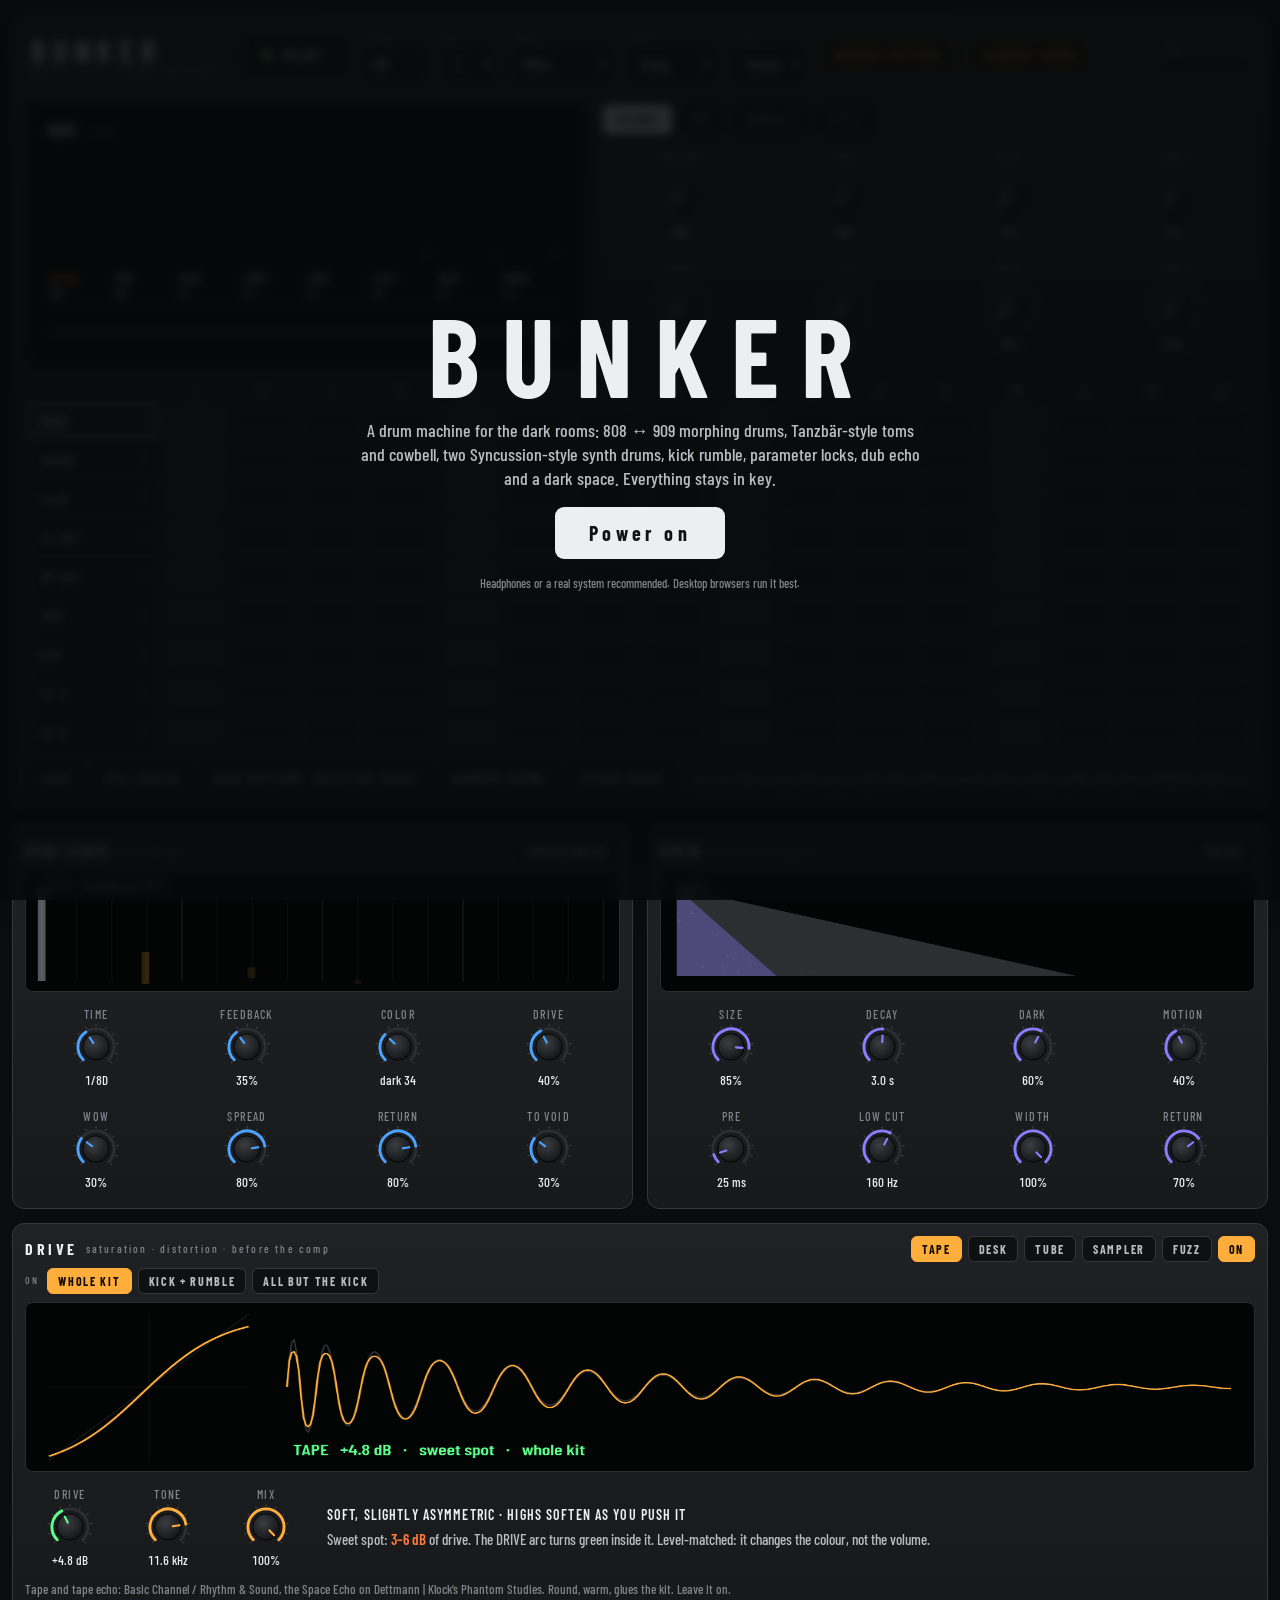
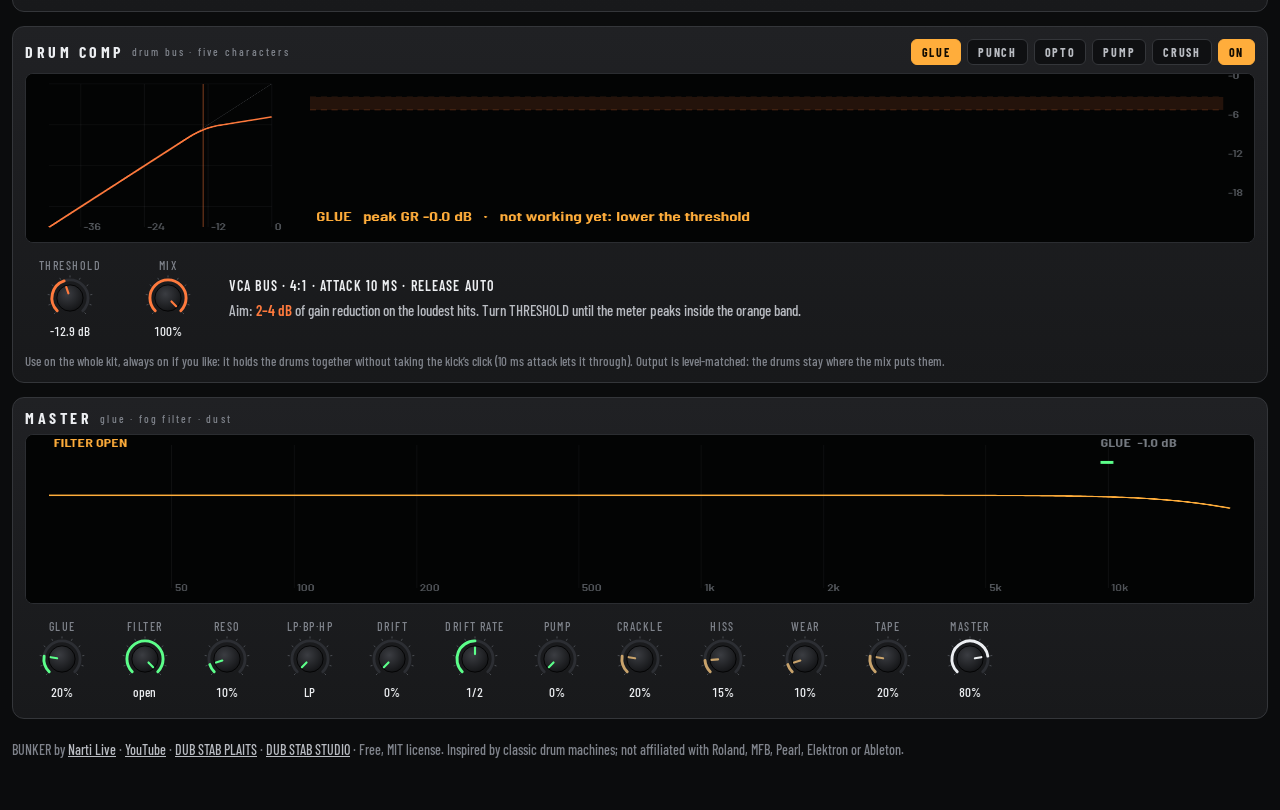
==== commit d7f16a23: "BUNKER: all-tracks sequencer grid (tap any step on any track), DRIVE saturation/distortion (Tape, De" ====
--- a/bunker/index.html
+++ b/bunker/index.html
@@ -74,34 +74,33 @@
 .tools { display: flex; flex-wrap: wrap; gap: 6px; margin-top: 12px; align-items: center; }
 .tools .lbl { font-size: 10px; letter-spacing: .22em; color: var(--fog); text-transform: uppercase; margin-right: 2px; }
 
-/* ---------- tracks + trigs */
-.tracks { display: grid; grid-template-columns: repeat(9, minmax(0, 1fr)); gap: 6px; margin: 16px 0 10px; }
-.trk { position: relative; background: #121315; border: 1px solid #2c2e33; border-radius: 8px; padding: 8px 4px 7px; text-align: center; cursor: pointer; touch-action: manipulation; }
-.trk b { display: block; font: 700 13px/1 var(--display); letter-spacing: .12em; color: var(--mist); white-space: nowrap; }
-.trk small { display: block; font-size: 11px; color: var(--fog); margin-top: 4px; min-height: 13px; white-space: nowrap; }
-.trk .led { width: 100%; height: 4px; border-radius: 2px; background: #26282c; margin-bottom: 7px; transition: background .08s, box-shadow .08s; }
-.trk[aria-pressed="true"] { border-color: var(--bone); background: #1d1f22; }
+/* ---------- the sequencer: every track visible */
+.grid { display: grid; grid-template-columns: 132px repeat(16, minmax(0, 1fr)); gap: 5px 4px; margin: 16px 0 10px; align-items: stretch; }
+.grid .hd { font: 700 11px/1 var(--display); color: var(--fog); text-align: center; letter-spacing: .05em; padding-bottom: 2px; }
+.grid .hd.b { color: var(--mist); }
+.trk { position: relative; display: grid; grid-template-columns: 5px 1fr auto; align-items: center; gap: 0 8px; background: #121315; border: 1px solid #2c2e33; border-radius: 6px;
+  padding: 0 6px 0 0; cursor: pointer; touch-action: manipulation; min-height: 34px; overflow: hidden; }
+.trk .led { width: 5px; height: 100%; background: #26282c; transition: background .08s, box-shadow .08s; }
+.trk b { font: 700 13px/1 var(--display); letter-spacing: .1em; color: var(--mist); white-space: nowrap; }
+.trk small { font-size: 11px; color: var(--fog); white-space: nowrap; margin-left: 4px; font-weight: 500; letter-spacing: .02em; }
+.trk[aria-pressed="true"] { border-color: var(--bone); background: #1f2124; }
 .trk[aria-pressed="true"] b { color: var(--bone); }
 .trk.muted b, .trk.muted small { opacity: .35; }
-.trk .m { position: absolute; top: 4px; right: 4px; width: 16px; height: 13px; border-radius: 3px; border: 1px solid #3a3c41; font: 700 9px/11px var(--display); color: var(--fog); background: #0f1012; cursor: pointer; padding: 0; }
+.trk .m { width: 20px; height: 18px; border-radius: 4px; border: 1px solid #3a3c41; font: 700 10px/16px var(--display); color: var(--fog); background: #0f1012; cursor: pointer; padding: 0; }
 .trk.muted .m { background: var(--red); color: #111; border-color: var(--red); }
-.trigs { display: grid; grid-template-columns: repeat(16, minmax(0, 1fr)); gap: 6px; }
-.trig { position: relative; aspect-ratio: 1 / 1.05; border-radius: 7px; background: linear-gradient(180deg, #dfe1e5, #c4c7cc); border: 1px solid #0d0e10; cursor: pointer;
-  box-shadow: 0 3px 0 #0d0e10, inset 0 1px 0 #fff; touch-action: manipulation; padding: 0; }
-.trig:nth-child(4n+1) { margin-left: 0; }
-.trig .l { position: absolute; left: 50%; top: 18%; width: 34%; height: 13%; transform: translateX(-50%); border-radius: 2px; background: #5d1712; transition: background .06s, box-shadow .06s; }
-.trig.on .l { background: var(--red); box-shadow: 0 0 8px var(--red); }
-.trig.on.soft .l { background: #c43a2f; box-shadow: none; }
-.trig.on.acc .l { background: #ff6a3d; box-shadow: 0 0 12px #ff6a3d; }
-.trig.chance .l { background-image: repeating-linear-gradient(90deg, rgba(0,0,0,.45) 0 3px, transparent 3px 6px); }
-.trig .k { position: absolute; left: 0; right: 0; bottom: 8%; font: 700 11px/1 var(--display); color: #4a4d53; text-align: center; letter-spacing: .05em; }
-.trig .lk { position: absolute; right: 9%; top: 8%; width: 7px; height: 7px; border-radius: 50%; background: transparent; }
-.trig.haslock .lk { background: var(--amber); box-shadow: 0 0 5px var(--amber); }
-.trig .rt { position: absolute; left: 9%; top: 9%; font: 700 9px/1 var(--display); color: #3a3d42; }
-.trig.cur { box-shadow: 0 3px 0 #0d0e10, 0 0 0 2px var(--bone), 0 0 14px rgba(255,255,255,.35); }
-.trig.sel { outline: 3px solid var(--amber); outline-offset: 2px; }
-.trig.beyond { opacity: .25; }
-.trig:nth-child(4n+1) .k { color: #26282c; }
+.cell { position: relative; border-radius: 5px; background: #1a1b1e; border: 1px solid #2a2c30; cursor: pointer; padding: 0; min-height: 34px; touch-action: manipulation; }
+.cell.q { background: #222327; }
+.cell.selrow { border-color: #3d4046; }
+.cell .f { position: absolute; inset: 3px; border-radius: 3px; background: var(--c); opacity: 0; transition: opacity .05s; }
+.cell.on .f { opacity: var(--o); }
+.cell.chance .f { background-image: repeating-linear-gradient(135deg, rgba(0,0,0,.55) 0 3px, transparent 3px 7px); }
+.cell .lk { position: absolute; right: 3px; top: 3px; width: 6px; height: 6px; border-radius: 50%; background: var(--amber); display: none; box-shadow: 0 0 4px var(--amber); }
+.cell.haslock .lk { display: block; }
+.cell .rt { position: absolute; left: 4px; bottom: 2px; font: 700 10px/1 var(--display); color: #111; }
+.cell.beyond { opacity: .22; }
+.cell.cur { box-shadow: 0 0 0 2px var(--bone), 0 0 10px rgba(255,255,255,.35); z-index: 1; }
+.cell.sel { outline: 3px solid var(--amber); outline-offset: 1px; z-index: 2; }
+.grid .gap4 { margin-left: 5px; }
 .under { display: flex; flex-wrap: wrap; gap: 8px; align-items: center; margin-top: 14px; }
 .hint { font-size: 13px; color: var(--fog); }
 
@@ -117,6 +116,9 @@
 .fx .encs { grid-template-columns: repeat(4, minmax(0, 1fr)); margin-top: 10px; }
 .fx .enc svg { width: 46px; height: 46px; }
 .fx .tools { margin-top: 8px; }
+.r2 { display: flex; flex-wrap: wrap; gap: 6px; align-items: center; margin: -2px 0 8px; }
+.r2 .lbl { font-size: 10px; letter-spacing: .22em; color: var(--fog); text-transform: uppercase; margin-right: 2px; }
+.r2 .tbtn { padding: 6px 10px; font-size: 12px; }
 .cinfo { display: grid; gap: 4px; font-size: 15px; color: var(--mist); padding-left: 8px; }
 .cinfo b { font-weight: 600; letter-spacing: .08em; color: var(--bone); text-transform: uppercase; font-size: 14px; }
 .cinfo em { font-style: normal; color: #ff7a3d; font-weight: 600; }
@@ -136,13 +138,21 @@
 @media (max-width: 980px) {
   .main { grid-template-columns: 1fr; }
   .fxrow { grid-template-columns: 1fr; }
-  .tracks { grid-template-columns: repeat(5, minmax(0, 1fr)); }
-  .trigs { grid-template-columns: repeat(8, minmax(0, 1fr)); }
 }
 @media (max-width: 520px) {
   #encComp { grid-template-columns: 1fr 1fr !important; }
   #encComp .cinfo { grid-column: 1 / -1; }
-  .tracks { grid-template-columns: repeat(3, minmax(0, 1fr)); }
+  #encDrive { grid-template-columns: 1fr 1fr 1fr !important; }
+  #encDrive .cinfo { grid-column: 1 / -1; }
+  .grid { grid-template-columns: 70px repeat(16, minmax(0, 1fr)); gap: 4px 2px; }
+  .grid .gap4 { margin-left: 3px; }
+  .trk { grid-template-columns: 4px 1fr; gap: 0 4px; padding: 0; min-height: 30px; }
+  .trk b { font-size: 11px; letter-spacing: .04em; }
+  .trk small, .trk .m { display: none; }
+  .cell { min-height: 30px; border-radius: 3px; }
+  .cell .f { inset: 2px; }
+  .cell .rt { display: none; }
+  .grid .hd { font-size: 9px; }
   .encs { gap: 6px 2px; }
   .enc svg { width: 48px; height: 48px; }
   .chassis { padding: 10px; border-radius: 10px; }
@@ -192,29 +202,29 @@
     </div>
   </div>
 
-  <div class="tracks" id="tracks"></div>
-  <div class="trigs" id="trigs"></div>
+  <div class="grid" id="grid" aria-label="Sequencer: every track, 16 steps"></div>
   <div class="under">
     <button class="tbtn" id="lockBtn" type="button" aria-pressed="false" title="Lock mode: tap a step, then turn knobs to lock values to that step">Lock</button>
     <button class="tbtn" id="fillBtn" type="button" aria-pressed="false" title="Hold for a fill">Fill (hold)</button>
-    <button class="tbtn" id="newTrk" type="button">New track pattern</button>
+    <button class="tbtn" id="newTrk" type="button">New pattern: selected track</button>
     <button class="tbtn" id="rndTrk" type="button">Random sound</button>
     <button class="tbtn" id="clrTrk" type="button">Clear track</button>
     <div class="grow"></div>
-    <span class="hint" id="hint">Tap steps to set trigs. LOCK, then tap a step and turn knobs for parameter locks.</span>
+    <span class="hint" id="hint">Tap any step on any track. Tap a track name to edit its sound. Hold a step (or LOCK, then tap) to lock knob values to it.</span>
   </div>
 </div>
 
 <div class="fxrow">
   <section class="fx" id="fxEcho"><h3>DUB ECHO <span>send · tape</span><span class="r" id="echoBtns"></span></h3><canvas id="cvEcho" width="760" height="240"></canvas><div class="encs" id="encEcho"></div></section>
   <section class="fx" id="fxVoid"><h3>VOID <span>send · dark space</span><span class="r" id="voidBtns"></span></h3><canvas id="cvVoid" width="760" height="240"></canvas><div class="encs" id="encVoid"></div></section>
+  <section class="fx big" id="fxDrive" style="grid-column: 1 / -1"><h3>DRIVE <span>saturation · distortion · before the comp</span><span class="r" id="driveBtns"></span></h3><div class="r2" id="driveFocus"></div><canvas id="cvDrive" width="1600" height="300"></canvas><div class="encs" id="encDrive" style="grid-template-columns: 90px 90px 90px minmax(0, 1fr); align-items: center"></div><div class="tools"><span class="hint" id="driveHint"></span></div></section>
   <section class="fx big" id="fxComp" style="grid-column: 1 / -1"><h3>DRUM COMP <span>drum bus · five characters</span><span class="r" id="compBtns"></span></h3><canvas id="cvComp" width="1600" height="340"></canvas><div class="encs" id="encComp" style="grid-template-columns: 90px 90px minmax(0, 1fr); align-items: center"></div><div class="tools"><span class="hint" id="compHint"></span></div></section>
   <section class="fx big" id="fxMaster" style="grid-column: 1 / -1"><h3>MASTER <span>glue · fog filter · dust</span><span class="r" id="masterBtns"></span></h3><canvas id="cvMaster" width="1600" height="340"></canvas><div class="encs" id="encMaster" style="grid-template-columns: repeat(auto-fill, minmax(70px, 1fr))"></div></section>
 </div>
 <footer>BUNKER by <a href="https://www.instagram.com/narti_live">Narti Live</a> · <a href="https://www.youtube.com/@narti_live">YouTube</a> · <a href="../">DUB STAB PLAITS</a> · <a href="../studio/">DUB STAB STUDIO</a> · Free, MIT license. Inspired by classic drum machines; not affiliated with Roland, MFB, Pearl, Elektron or Ableton.</footer>
 </div>
 
-<script src="voices.js?v=2"></script>
+<script src="voices.js?v=3"></script>
 <script>
 (function () {
   'use strict';
@@ -246,12 +256,12 @@
     'Off': [0, 0.5, 0.4, 0.4, 0.7, 0, 0.3, 0.4] };
 
   var S = null;              // the sequencer's state (from the engine)
-  var LS = 'bunker2';
+  var LS = 'bunker3';
   var saved = {};
   try { saved = JSON.parse(localStorage.getItem(LS)) || {}; } catch (e) { saved = {}; }
   var saveTimer = 0;
   function persist() { clearTimeout(saveTimer); saveTimer = setTimeout(function () { try { localStorage.setItem(LS, JSON.stringify(saved)); } catch (e) {} }, 500); }
-  var ui = { track: 0, page: 'src', lock: false, sel: -1, play: [], last: -1, flash: [0, 0, 0, 0, 0, 0, 0, 0, 0], touched: 0 };
+  var ui = { lastCur: [-1, -1, -1, -1, -1, -1, -1, -1, -1], track: 0, page: 'src', lock: false, sel: -1, play: [], last: -1, flash: [0, 0, 0, 0, 0, 0, 0, 0, 0], touched: 0 };
   for (var i0 = 0; i0 < 9; i0++) ui.play[i0] = -1;
   var rum = saved.rum || RUM.map(function (r) { return r[2]; });
   var G = { root: saved.root || 0, scale: saved.scale || 0, keylock: saved.keylock != null ? saved.keylock : 2, style: saved.style || 0 };
@@ -402,56 +412,67 @@
   function btn(text, fn) { var b = document.createElement('button'); b.type = 'button'; b.className = 'tbtn'; b.textContent = text; b.addEventListener('click', fn); return b; }
   Array.prototype.forEach.call(document.querySelectorAll('.pg'), function (b) { b.addEventListener('click', function () { ui.page = b.dataset.p; bindPage(); }); });
 
-  // ================================================================ tracks + trigs
-  var trkBox = document.getElementById('tracks'), trigBox = document.getElementById('trigs'), trkEls = [], trigEls = [];
+  // ================================================================ the sequencer grid (every track visible)
+  var grid = document.getElementById('grid'), trkEls = [], cells = [];
+  grid.appendChild(document.createElement('div'));
+  for (var h = 0; h < 16; h++) { var hd = document.createElement('div'); hd.className = 'hd' + (h % 4 === 0 ? ' b' : '') + (h % 4 === 0 && h ? ' gap4' : ''); hd.textContent = h + 1; grid.appendChild(hd); }
   NAMES.forEach(function (n, t) {
     var d = document.createElement('div'); d.className = 'trk'; d.setAttribute('role', 'button'); d.tabIndex = 0;
-    d.innerHTML = '<div class="led"></div><b>' + n + '</b><small></small><button class="m" type="button" title="Mute">M</button>';
+    d.title = 'Select ' + n + ' to edit its sound (plays it when stopped)';
+    d.innerHTML = '<div class="led"></div><div><b>' + n + '</b><small></small></div><button class="m" type="button" title="Mute">M</button>';
     d.addEventListener('click', function (e) {
-      if (e.target.classList.contains('m')) {
-        if (!S) return; S.mt[t] = S.mt[t] ? 0 : 1; seq('mute', t, S.mt[t]); drawTracks(); return;
-      }
-      ui.track = t; ui.sel = -1; bindPage(); drawTracks(); drawTrigs(); schedulePreview();
+      if (e.target.classList.contains('m')) { if (!S) return; S.mt[t] = S.mt[t] ? 0 : 1; seq('mute', t, S.mt[t]); drawTracks(); return; }
+      selectTrack(t);
       if (!playing) post({ t: 'audition', track: t });
     });
     d.addEventListener('keydown', function (e) { if (e.key === 'Enter' || e.key === ' ') { e.preventDefault(); d.click(); } });
-    trkBox.appendChild(d); trkEls.push(d);
+    grid.appendChild(d); trkEls.push(d);
+    cells[t] = [];
+    for (var s0 = 0; s0 < 16; s0++) (function (s) {
+      var b = document.createElement('button'); b.type = 'button';
+      b.className = 'cell' + (s % 4 === 0 ? ' q' : '') + (s % 4 === 0 && s ? ' gap4' : '');
+      b.style.setProperty('--c', COLORS[t]);
+      b.innerHTML = '<span class="f"></span><span class="lk"></span><span class="rt"></span>';
+      b.setAttribute('aria-label', n + ' step ' + (s + 1));
+      var longTimer = 0, didLong = false;
+      b.addEventListener('pointerdown', function () { didLong = false; longTimer = setTimeout(function () { didLong = true; selectStep(t, s); }, 380); });
+      b.addEventListener('pointerup', function () { clearTimeout(longTimer); });
+      b.addEventListener('pointerleave', function () { clearTimeout(longTimer); });
+      b.addEventListener('contextmenu', function (e) { e.preventDefault(); selectStep(t, s); });
+      b.addEventListener('click', function () {
+        if (didLong) return;
+        if (ui.lock) { selectStep(t, s); return; }
+        if (!S) return;
+        var st = S.steps[t][s]; st.on = st.on ? 0 : 1; seq('step', t, s, 'on', st.on);
+        if (t !== ui.track) selectTrack(t, true); else drawTrigs();
+      });
+      grid.appendChild(b); cells[t].push(b);
+    })(s0);
   });
-  for (var s0 = 0; s0 < 16; s0++) (function (s) {
-    var b = document.createElement('button'); b.className = 'trig'; b.type = 'button';
-    b.innerHTML = '<span class="l"></span><span class="lk"></span><span class="rt"></span><span class="k">' + (s + 1) + '</span>';
-    b.setAttribute('aria-label', 'Step ' + (s + 1));
-    var pressT = 0, longTimer = 0, didLong = false;
-    b.addEventListener('pointerdown', function () { didLong = false; longTimer = setTimeout(function () { didLong = true; selectStep(s); }, 380); });
-    b.addEventListener('pointerup', function () { clearTimeout(longTimer); });
-    b.addEventListener('pointerleave', function () { clearTimeout(longTimer); });
-    b.addEventListener('contextmenu', function (e) { e.preventDefault(); selectStep(s); });
-    b.addEventListener('click', function () {
-      if (didLong) return;
-      if (ui.lock) { selectStep(s); return; }
-      if (!S) return;
-      var st = S.steps[ui.track][s]; st.on = st.on ? 0 : 1; seq('step', ui.track, s, 'on', st.on); drawTrigs();
-    });
-    trigBox.appendChild(b); trigEls.push(b);
-  })(s0);
-  function selectStep(s) {
-    ui.sel = ui.sel === s ? -1 : s;
+  function selectTrack(t, keepStep) {
+    if (t !== ui.track) { ui.track = t; if (!keepStep) ui.sel = -1; }
+    else if (!keepStep) ui.sel = -1;
+    bindPage(); drawTracks(); drawTrigs(); schedulePreview();
+  }
+  function selectStep(t, s) {
+    if (t !== ui.track) { ui.track = t; ui.sel = s; }
+    else ui.sel = ui.sel === s ? -1 : s;
     if (ui.sel >= 0 && !ui.lock) { ui.lock = true; lockBtn.setAttribute('aria-pressed', 'true'); }
-    bindPage(); drawTrigs(); schedulePreview();
+    bindPage(); drawTracks(); drawTrigs(); schedulePreview();
   }
   function drawTrigs() {
     if (!S) return;
-    var t = ui.track;
-    for (var s = 0; s < 16; s++) {
-      var st = S.steps[t][s], b = trigEls[s];
+    for (var t = 0; t < 9; t++) for (var s = 0; s < 16; s++) {
+      var st = S.steps[t][s], b = cells[t][s];
       b.classList.toggle('on', !!st.on);
-      b.classList.toggle('acc', st.on && st.vel >= 115);
-      b.classList.toggle('soft', st.on && st.vel < 70);
+      b.style.setProperty('--o', (0.35 + 0.65 * Math.min(1, st.vel / 120)).toFixed(2));
       b.classList.toggle('chance', st.on && st.chance < 100);
       b.classList.toggle('haslock', Object.keys(st.lk).length > 0);
       b.classList.toggle('beyond', s >= S.len[t]);
-      b.classList.toggle('sel', ui.sel === s);
-      b.querySelector('.rt').textContent = st.rat > 1 ? '×' + st.rat : (st.on && st.chance < 100 ? st.chance + '%' : '');
+      b.classList.toggle('selrow', t === ui.track);
+      b.classList.toggle('sel', t === ui.track && ui.sel === s);
+      b.querySelector('.rt').textContent = st.on ? (st.rat > 1 ? '×' + st.rat : st.chance < 100 ? st.chance + '%' : '') : '';
+      b.title = st.on ? 'vel ' + st.vel + (st.chance < 100 ? ', chance ' + st.chance + ' %' : '') + (st.rat > 1 ? ', ratchet ×' + st.rat : '') : '';
     }
   }
   function drawTracks() {
@@ -459,7 +480,7 @@
       var d = trkEls[t];
       d.setAttribute('aria-pressed', t === ui.track ? 'true' : 'false');
       d.classList.toggle('muted', !!(S && S.mt[t]));
-      d.querySelector('small').textContent = S && TUNE_OCT[t] ? noteName(t, S.bp[t][1]).split(' · ')[0] : (t === 0 ? '' : '');
+      d.querySelector('small').textContent = S && TUNE_OCT[t] ? noteName(t, S.bp[t][1]).split(' · ')[0] : '';
     }
   }
   var lockBtn = document.getElementById('lockBtn');
@@ -548,15 +569,124 @@
   fxEnc(mb, 'm_vol', 'Master', 0.8, function (v) { post({ t: 'ret', k: 'master', v: v * 1.25 }); }, pct, '#eceef1');
 
 
+  // ================================================================ DRIVE (saturation / distortion)
+  // Five characters from the records and the gear behind them; drive ranges and sweet spots
+  // in docs/SOUND-RANGES.md. Level-matched like the compressor.
+  var DS = [
+    { n: 'Tape', db: 12, lo: 3, hi: 6, drive: 0.4, tone: 0.8, mix: 1, focus: 0,
+      fixed: 'soft, slightly asymmetric · highs soften as you push it',
+      use: 'Tape and tape echo: Basic Channel / Rhythm & Sound, the Space Echo on Dettmann | Klock’s Phantom Studies. Round, warm, glues the kit. Leave it on.' },
+    { n: 'Desk', db: 18, lo: 6, hi: 10, drive: 0.45, tone: 0.75, mix: 1, focus: 0,
+      fixed: 'mixing-desk channel driven hot · odd harmonics',
+      use: 'Dub mixing on the desk; Surgeon and Regis ran their machines through a desk. Thicker and more forward than tape.' },
+    { n: 'Tube', db: 15, lo: 4, hi: 8, drive: 0.4, tone: 0.7, mix: 1, focus: 0,
+      fixed: 'valve warmth · even harmonics',
+      use: '“Digital, then through analogue for extra colour and body” (Peter Van Hoesen). Fuller lows and mids, softer top.' },
+    { n: 'Sampler', db: 0, lo: 0, hi: 0, drive: 0, tone: 0.55, mix: 1, focus: 0,
+      fixed: '12-bit · 26 kHz · no anti-alias filter · steep low-pass after',
+      use: 'SP-1200 / S950-era grit; Deepchord’s cheap samplers. Start at 12-bit 26 kHz; down to the 6 bits of the Basic Channel-style Redux trick for crunch.' },
+    { n: 'Fuzz', db: 30, lo: 10, hi: 20, drive: 0.5, tone: 0.5, mix: 0.3, focus: 1, 
+      fixed: 'hard, asymmetric diode clip · industrial',
+      use: 'Birmingham / Tresor pressure (“a vehicle for sound pressure”: Regis). Best on the kick and rumble, blended in parallel at 20–40 %.' }];
+  if (FX.d_type == null) { FX.d_type = 0; FX.d_drive = DS[0].drive; FX.d_tone = DS[0].tone; FX.d_mix = DS[0].mix; FX.d_focus = DS[0].focus; }
+  if (FX.d_on == null) FX.d_on = 1;
+  function driveSend() { post({ t: 'fx', fx: 'sat', p: 'ptype', v: FX.d_type }); post({ t: 'fx', fx: 'sat', p: 'pdrive', v: FX.d_drive }); post({ t: 'fx', fx: 'sat', p: 'ptone', v: FX.d_tone }); post({ t: 'fx', fx: 'sat', p: 'pmix', v: FX.d_mix }); post({ t: 'satfocus', v: FX.d_focus }); post({ t: 'on', k: 'sat', v: FX.d_on }); }
+  replay.push(driveSend);
+  function dSweet(v) {
+    var d = DS[FX.d_type];
+    if (FX.d_type === 3) return v <= 0.35;
+    var db = v * d.db; return db >= d.lo - 0.01 && db <= d.hi + 0.01;
+  }
+  function dFmt(v) {
+    if (FX.d_type === 3) return (12 - 6 * v).toFixed(1).replace('.0', '') + '-bit · ' + (26.04 * Math.pow(2, -v * 1.1)).toFixed(1) + ' kHz';
+    return '+' + (v * DS[FX.d_type].db).toFixed(1) + ' dB';
+  }
+  var db_ = document.getElementById('encDrive');
+  var dEncs = [
+    encoder({ n: 'Drive', get: function () { return FX.d_drive; }, set: function (v) { FX.d_drive = v; saved.fx = FX; persist(); post({ t: 'fx', fx: 'sat', p: 'pdrive', v: v }); },
+              fmt: dFmt, def: 0.4, color: function () { return dSweet(FX.d_drive) ? '#5cff8a' : '#ffad3b'; } }),
+    encoder({ n: 'Tone', get: function () { return FX.d_tone; }, set: function (v) { FX.d_tone = v; saved.fx = FX; persist(); post({ t: 'fx', fx: 'sat', p: 'ptone', v: v }); },
+              fmt: function (v) { return (2 * Math.pow(2, v * 3.17)).toFixed(1) + ' kHz'; }, def: 0.75, color: function () { return '#ffad3b'; } }),
+    encoder({ n: 'Mix', get: function () { return FX.d_mix; }, set: function (v) { FX.d_mix = v; saved.fx = FX; persist(); post({ t: 'fx', fx: 'sat', p: 'pmix', v: v }); },
+              fmt: function (v) { return Math.round(v * 100) + '%'; }, def: 1, color: function () { return '#ffad3b'; } })];
+  dEncs.forEach(function (e) { db_.appendChild(e); });
+  var dInfo = document.createElement('div'); dInfo.className = 'cinfo'; db_.appendChild(dInfo);
+  var dBtns = document.getElementById('driveBtns'), dTypeBtns = [];
+  var dOn = btn('On', function () { FX.d_on = FX.d_on ? 0 : 1; dOn.setAttribute('aria-pressed', FX.d_on ? 'true' : 'false'); saved.fx = FX; persist(); post({ t: 'on', k: 'sat', v: FX.d_on }); });
+  dOn.setAttribute('aria-pressed', FX.d_on ? 'true' : 'false');
+  DS.forEach(function (d, i) {
+    var b = btn(d.n, function () { FX.d_type = i; FX.d_drive = d.drive; FX.d_tone = d.tone; FX.d_mix = d.mix; FX.d_focus = d.focus; saved.fx = FX; persist(); driveSend(); showDrive(); });
+    dBtns.appendChild(b); dTypeBtns.push(b);
+  });
+  dBtns.appendChild(dOn);
+  var dFocusBox = document.getElementById('driveFocus'), dFocusBtns = [];
+  var fl = document.createElement('span'); fl.className = 'lbl'; fl.textContent = 'On'; dFocusBox.appendChild(fl);
+  ['Whole kit', 'Kick + rumble', 'All but the kick'].forEach(function (n, i) {
+    var b = btn(n, function () { FX.d_focus = i; saved.fx = FX; persist(); post({ t: 'satfocus', v: i }); showDrive(); });
+    dFocusBox.appendChild(b); dFocusBtns.push(b);
+  });
+  function showDrive() {
+    var d = DS[FX.d_type];
+    dTypeBtns.forEach(function (b, i) { b.setAttribute('aria-pressed', i === FX.d_type ? 'true' : 'false'); });
+    dFocusBtns.forEach(function (b, i) { b.setAttribute('aria-pressed', i === FX.d_focus ? 'true' : 'false'); });
+    dEncs.forEach(function (e) { e.redraw(); });
+    var sweet = FX.d_type === 3 ? '12–10-bit (knob up to ⅓)' : d.lo + '–' + d.hi + ' dB';
+    dInfo.innerHTML = '<b>' + d.fixed + '</b><span>Sweet spot: <em>' + sweet + '</em> of drive' + (FX.d_type === 4 ? ', MIX <em>20–40 %</em>' : '') +
+      '. The DRIVE arc turns green inside it. Level-matched: it changes the colour, not the volume.</span>';
+    document.getElementById('driveHint').textContent = d.use;
+  }
+  showDrive();
+  // the curve, and a kick through it
+  var cvD = document.getElementById('cvDrive'), gD = cvD.getContext('2d');
+  function shape(x) {
+    var d = DS[FX.d_type], v = FX.d_drive, g = Math.pow(2, v * d.db / 6.0206), u;
+    switch (FX.d_type) {
+      case 0: return Math.tanh(x * g + 0.08) - Math.tanh(0.08);
+      case 1: u = Math.max(-1, Math.min(1, x * g * 0.66)); return (u - u * u * u / 3) * 1.5;
+      case 2: u = Math.tanh(x * g); return u + 0.25 * u * u;
+      case 3: var q = Math.pow(2, 12 - 6 * v - 1); return Math.round(Math.max(-1, Math.min(1, x * 1.2)) * q) / q;
+      default: u = x * g; return u > 0 ? Math.min(u, 0.55) : -Math.tanh(-u * 1.5) * 0.85;
+    }
+  }
+  function drawDrive() {
+    var W = cvD.width, H = cvD.height, g = gD, on = FX.d_on;
+    g.fillStyle = '#030404'; g.fillRect(0, 0, W, H);
+    var s = H - 40, x0 = 30, y0 = 20, cx = x0 + s / 2, cy = y0 + s / 2;
+    g.strokeStyle = 'rgba(233,241,255,.08)';
+    g.beginPath(); g.moveTo(x0, cy); g.lineTo(x0 + s, cy); g.moveTo(cx, y0); g.lineTo(cx, y0 + s); g.stroke();
+    g.strokeStyle = 'rgba(233,241,255,.2)'; g.beginPath(); g.moveTo(x0, y0 + s); g.lineTo(x0 + s, y0); g.stroke();
+    // the transfer curve, normalised like the level match does
+    var pts = [], mx = 0;
+    for (var i = 0; i <= 200; i++) { var x = i / 100 - 1, y = on ? shape(x * 0.7) : x * 0.7; pts.push(y); mx = Math.max(mx, Math.abs(y)); }
+    g.beginPath();
+    for (var k = 0; k <= 200; k++) { var px = x0 + k / 200 * s, py = cy - pts[k] / (mx || 1) * s / 2 * 0.95; if (k) g.lineTo(px, py); else g.moveTo(px, py); }
+    g.strokeStyle = on ? '#ffad3b' : 'rgba(233,241,255,.35)'; g.lineWidth = 3; g.stroke(); g.lineWidth = 1;
+    // a kick-like hit before (faint) and after (bright), level-matched for the eye
+    var hx = x0 + s + 50, hw = W - hx - 30, mid = y0 + s / 2, N = 400, a = [], b = [], ea = 0, eb = 0;
+    for (var n = 0; n < N; n++) {
+      var t = n / N * 0.25;
+      var env = Math.exp(-t / 0.07), xin = Math.sin(2 * Math.PI * (50 * t) + 8 * (1 - Math.exp(-t / 0.012))) * env * 0.75;
+      a.push(xin); var yo = on ? shape(xin) : xin; b.push(yo); ea += xin * xin; eb += yo * yo;
+    }
+    var m = eb > 0 ? Math.sqrt(ea / eb) : 1; if (on && FX.d_mix < 1) m = 1;
+    function wave(arr, scale, col, lw) { g.beginPath(); for (var n2 = 0; n2 < N; n2++) { var px2 = hx + n2 / (N - 1) * hw, py2 = mid - arr[n2] * scale * s / 2 * 0.9; if (n2) g.lineTo(px2, py2); else g.moveTo(px2, py2); } g.strokeStyle = col; g.lineWidth = lw; g.stroke(); g.lineWidth = 1; }
+    wave(a, 1, 'rgba(233,241,255,.22)', 2);
+    var mixd = b.map(function (y, n3) { return a[n3] + (y * m - a[n3]) * FX.d_mix; });
+    wave(mixd, 1, on ? '#ffad3b' : 'rgba(233,241,255,.35)', 2.5);
+    var sweetNow = dSweet(FX.d_drive);
+    g.fillStyle = !on ? 'rgba(233,241,255,.4)' : sweetNow ? '#5cff8a' : '#ffad3b'; g.font = '600 26px "Barlow Condensed", sans-serif';
+    g.fillText(on ? DS[FX.d_type].n.toUpperCase() + '   ' + dFmt(FX.d_drive) + '   ·   ' + (sweetNow ? 'sweet spot' : FX.d_drive * (DS[FX.d_type].db || 1) < DS[FX.d_type].lo ? 'subtle' : 'beyond the sweet spot: for effect') + '   ·   ' + ['whole kit', 'kick + rumble', 'all but the kick'][FX.d_focus] : 'OFF', hx + 8, y0 + s - 8);
+  }
+
   // ================================================================ DRUM COMP
   // Attack, release and ratio are fixed per style, as recommended (docs/SOUND-RANGES.md).
   // The output is level-matched to the dry drums, so the mix stays as calibrated.
   var CS = [
-    { n: 'Glue', fixed: 'VCA bus · 4:1 · attack 10 ms · release auto', lo: 2, hi: 4, amt: 0.37, mix: 1, knee: 6, ratio: 4,
+    { n: 'Glue', fixed: 'VCA bus · 4:1 · attack 10 ms · release auto', lo: 2, hi: 4, amt: 0.43, mix: 1, knee: 6, ratio: 4,
       use: 'Use on the whole kit, always on if you like: it holds the drums together without taking the kick’s click (10 ms attack lets it through).' },
-    { n: 'Punch', fixed: 'FET · 4:1 · attack 0.4 ms · release 200 ms', lo: 3, hi: 6, amt: 0.35, mix: 1, knee: 2, ratio: 4,
+    { n: 'Punch', fixed: 'FET · 4:1 · attack 0.4 ms · release 200 ms', lo: 3, hi: 6, amt: 0.42, mix: 1, knee: 2, ratio: 4,
       use: 'Use when hats, rim and room should come forward and the kit should feel tighter and grittier.' },
-    { n: 'Opto', fixed: 'optical · 3:1 · attack 10 ms · release 60 ms + 1.5 s', lo: 2, hi: 4, amt: 0.35, mix: 1, knee: 12, ratio: 3,
+    { n: 'Opto', fixed: 'optical · 3:1 · attack 10 ms · release 60 ms + 1.5 s', lo: 2, hi: 4, amt: 0.39, mix: 1, knee: 12, ratio: 3,
       use: 'Use for slow, round, smooth levelling: dub and deep tracks where the drums should breathe, not bite.' },
     { n: 'Pump', fixed: 'keyed by the kick · 6:1 · attack 3 ms · release 1/8 note', lo: 6, hi: 10, amt: 0.45, mix: 1, knee: 3, ratio: 6,
       use: 'Use for the dub breathing: everything ducks under each kick and swells back before the next one.' },
@@ -569,7 +699,7 @@
   var cb = document.getElementById('encComp');
   var cEncs = [
     encoder({ n: 'Threshold', get: function () { return FX.c_amt; }, set: function (v) { FX.c_amt = v; saved.fx = FX; persist(); post({ t: 'fx', fx: 'comp', p: 'pamount', v: v }); },
-              fmt: function (v) { return (-30 * v).toFixed(1) + ' dB'; }, def: 0.37, color: function () { return '#ff7a3d'; } }),
+              fmt: function (v) { return (-30 * v).toFixed(1) + ' dB'; }, def: 0.43, color: function () { return '#ff7a3d'; } }),
     encoder({ n: 'Mix', get: function () { return FX.c_mix; }, set: function (v) { FX.c_mix = v; saved.fx = FX; persist(); post({ t: 'fx', fx: 'comp', p: 'pmix', v: v }); },
               fmt: function (v) { return Math.round(v * 100) + '%'; }, def: 1, color: function () { return '#ff7a3d'; } })];
   cEncs.forEach(function (e) { cb.appendChild(e); });
@@ -902,7 +1032,7 @@
   function frame(now) {
     // encoder values for the screen's bars
     encs.forEach(function (e, k) { var lab = e.querySelector('.v').textContent; e.setAttribute('data-v', e.classList.contains('off') ? 0 : encVal(k)); });
-    drawOled(now); drawEcho(now); drawVoid(now); drawComp(); drawMaster(now);
+    drawOled(now); drawEcho(now); drawVoid(now); drawDrive(); drawComp(); drawMaster(now);
     for (var t = 0; t < 9; t++) {
       var l = trkEls[t].firstChild, f = ui.flash[t];
       l.style.background = f > 0.02 ? COLORS[t] : '#26282c';
@@ -910,8 +1040,14 @@
       l.style.opacity = f > 0.02 ? 0.35 + 0.65 * f : 1;
       ui.flash[t] *= 0.86;
     }
-    var p = ui.play[ui.track];
-    for (var s = 0; s < 16; s++) trigEls[s].classList.toggle('cur', playing && s === p);
+    for (var tt = 0; tt < 9; tt++) {
+      var p = playing ? ui.play[tt] : -1;
+      if (ui.lastCur[tt] !== p) {
+        if (ui.lastCur[tt] >= 0) cells[tt][ui.lastCur[tt]].classList.remove('cur');
+        if (p >= 0 && p < 16) cells[tt][p].classList.add('cur');
+        ui.lastCur[tt] = p;
+      }
+    }
     requestAnimationFrame(frame);
   }
   function encVal(k) {
@@ -930,7 +1066,7 @@
     var AC = window.AudioContext || window.webkitAudioContext;
     if (!AC || !('audioWorklet' in AC.prototype)) { document.querySelector('.start p').textContent = 'This browser cannot run BUNKER (no AudioWorklet). Try a recent Chrome, Edge, Firefox or Safari.'; return Promise.reject(); }
     ctx = new AC({ latencyHint: 'playback' });
-    startP = ctx.audioWorklet.addModule('engine.js?v=4').then(function () {
+    startP = ctx.audioWorklet.addModule('engine.js?v=5').then(function () {
       node = new AudioWorkletNode(ctx, 'bunker', { numberOfInputs: 0, outputChannelCount: [2] });
       analyser = ctx.createAnalyser(); analyser.fftSize = 4096; analyser.smoothingTimeConstant = 0.75;
       node.connect(analyser); analyser.connect(ctx.destination);
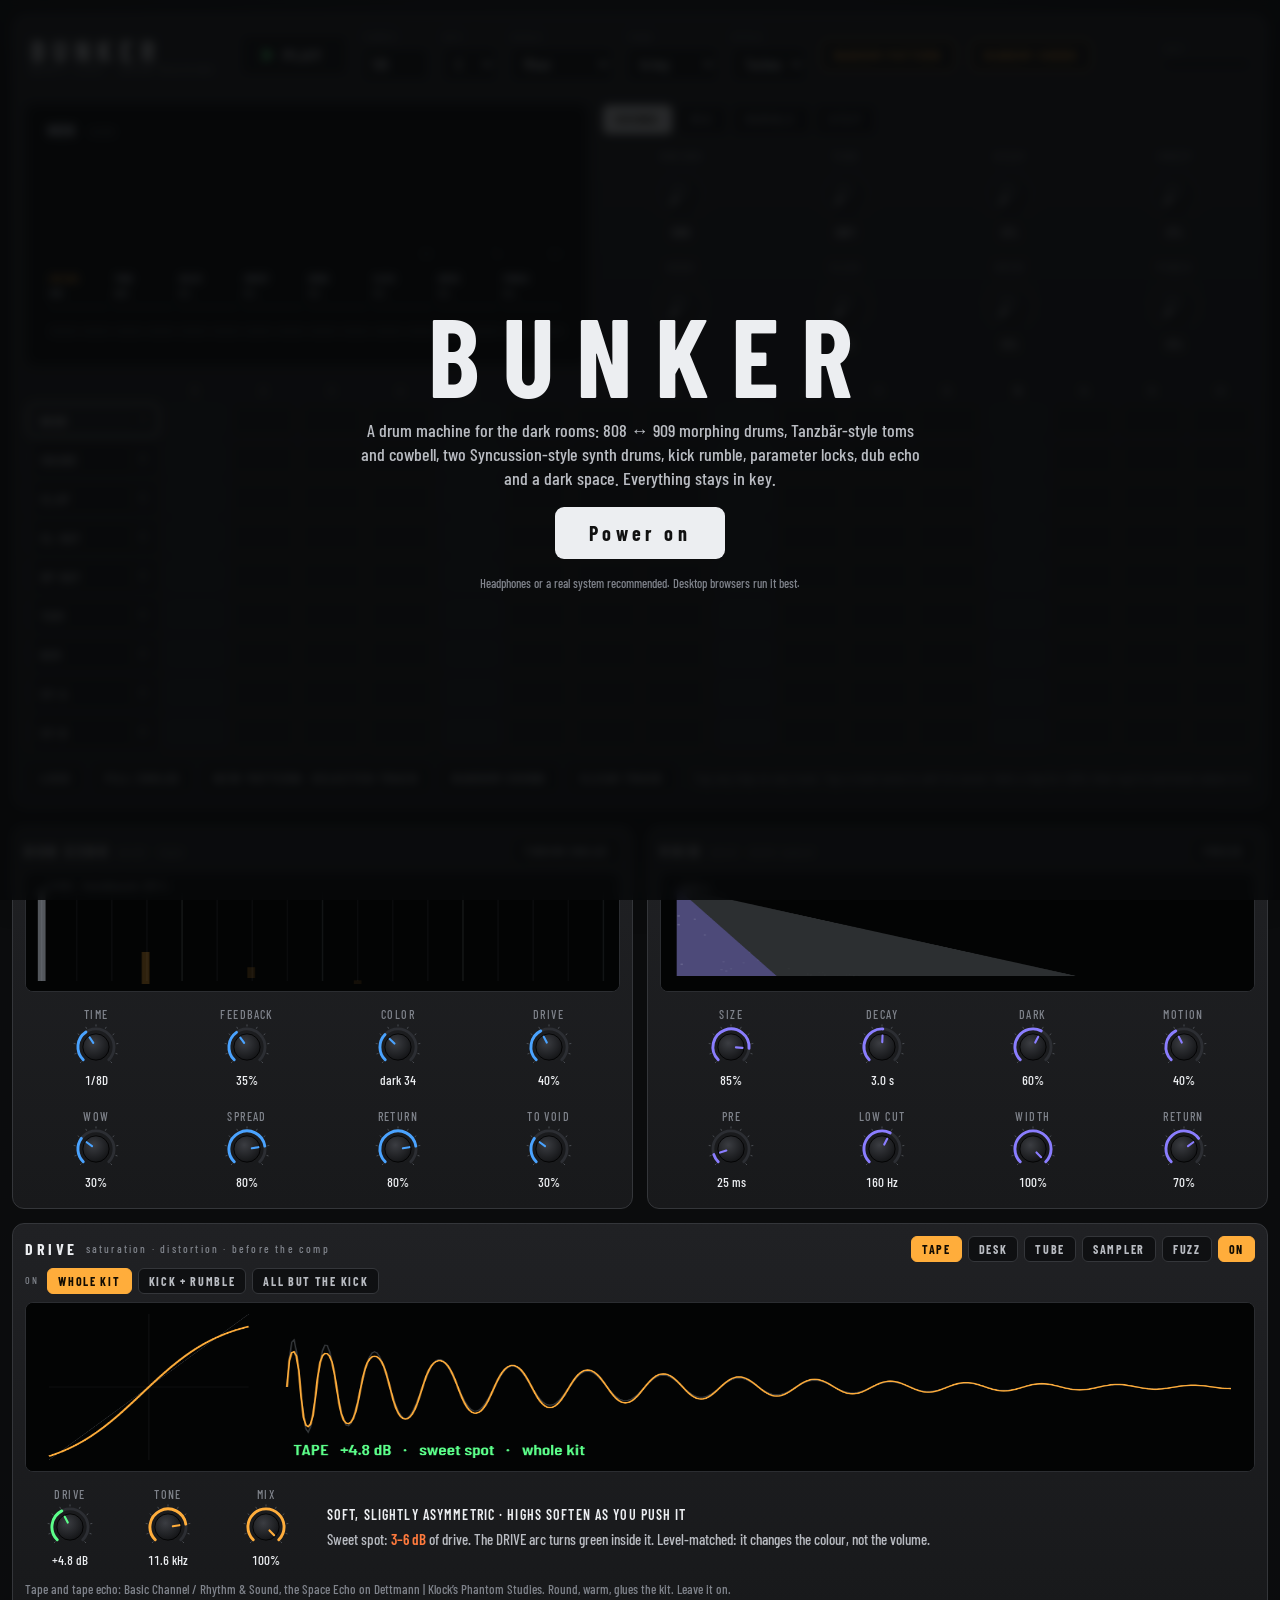
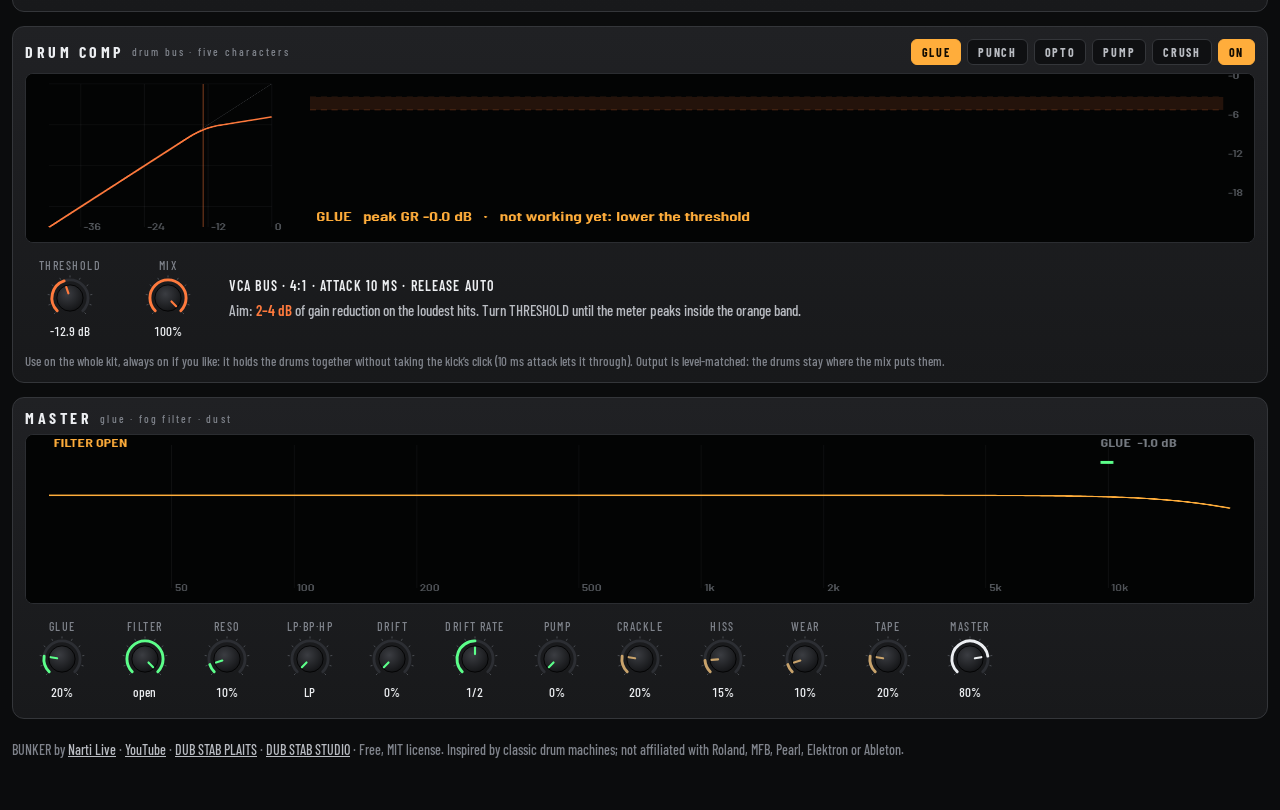
==== commit d1641422: "BUNKER: rim/cowbell down to the mid-tom range (B2-B3) and 5 dB quieter Co-Authored-By: Claude Opus 5" ====
--- a/bunker/index.html
+++ b/bunker/index.html
@@ -224,7 +224,7 @@
 <footer>BUNKER by <a href="https://www.instagram.com/narti_live">Narti Live</a> · <a href="https://www.youtube.com/@narti_live">YouTube</a> · <a href="../">DUB STAB PLAITS</a> · <a href="../studio/">DUB STAB STUDIO</a> · Free, MIT license. Inspired by classic drum machines; not affiliated with Roland, MFB, Pearl, Elektron or Ableton.</footer>
 </div>
 
-<script src="voices.js?v=3"></script>
+<script src="voices.js?v=4"></script>
 <script>
 (function () {
   'use strict';
@@ -242,7 +242,7 @@
     ['Wave', 'Tune', 'Decay', 'Sweep', 'Sweep t', 'LFO rate', 'LFO dep', 'Noise'],
     ['Wave', 'Tune', 'Decay', 'Sweep', 'Sweep t', 'LFO rate', 'LFO dep', 'Noise']];
   var AMP = ['Level', 'Pan', 'Echo', 'Void', 'Filter'];
-  var TUNE_LO = [41.203, 146.83, 0, 0, 0, 82.407, 440, 55, 55];
+  var TUNE_LO = [41.203, 146.83, 0, 0, 0, 82.407, 123.47, 55, 55];
   var TUNE_OCT = [0.5, 1, 0, 0, 0, 2, 1, 4, 4];
   var SCALES = [[0, 2, 3, 5, 7, 8, 10], [0, 2, 3, 5, 7, 9, 10], [0, 1, 3, 5, 7, 8, 10], [0, 2, 3, 5, 7, 8, 11]];
   var NOTE = ['C', 'C#', 'D', 'D#', 'E', 'F', 'F#', 'G', 'G#', 'A', 'A#', 'B'];
@@ -1066,7 +1066,7 @@
     var AC = window.AudioContext || window.webkitAudioContext;
     if (!AC || !('audioWorklet' in AC.prototype)) { document.querySelector('.start p').textContent = 'This browser cannot run BUNKER (no AudioWorklet). Try a recent Chrome, Edge, Firefox or Safari.'; return Promise.reject(); }
     ctx = new AC({ latencyHint: 'playback' });
-    startP = ctx.audioWorklet.addModule('engine.js?v=5').then(function () {
+    startP = ctx.audioWorklet.addModule('engine.js?v=6').then(function () {
       node = new AudioWorkletNode(ctx, 'bunker', { numberOfInputs: 0, outputChannelCount: [2] });
       analyser = ctx.createAnalyser(); analyser.fftSize = 4096; analyser.smoothingTimeConstant = 0.75;
       node.connect(analyser); analyser.connect(ctx.destination);
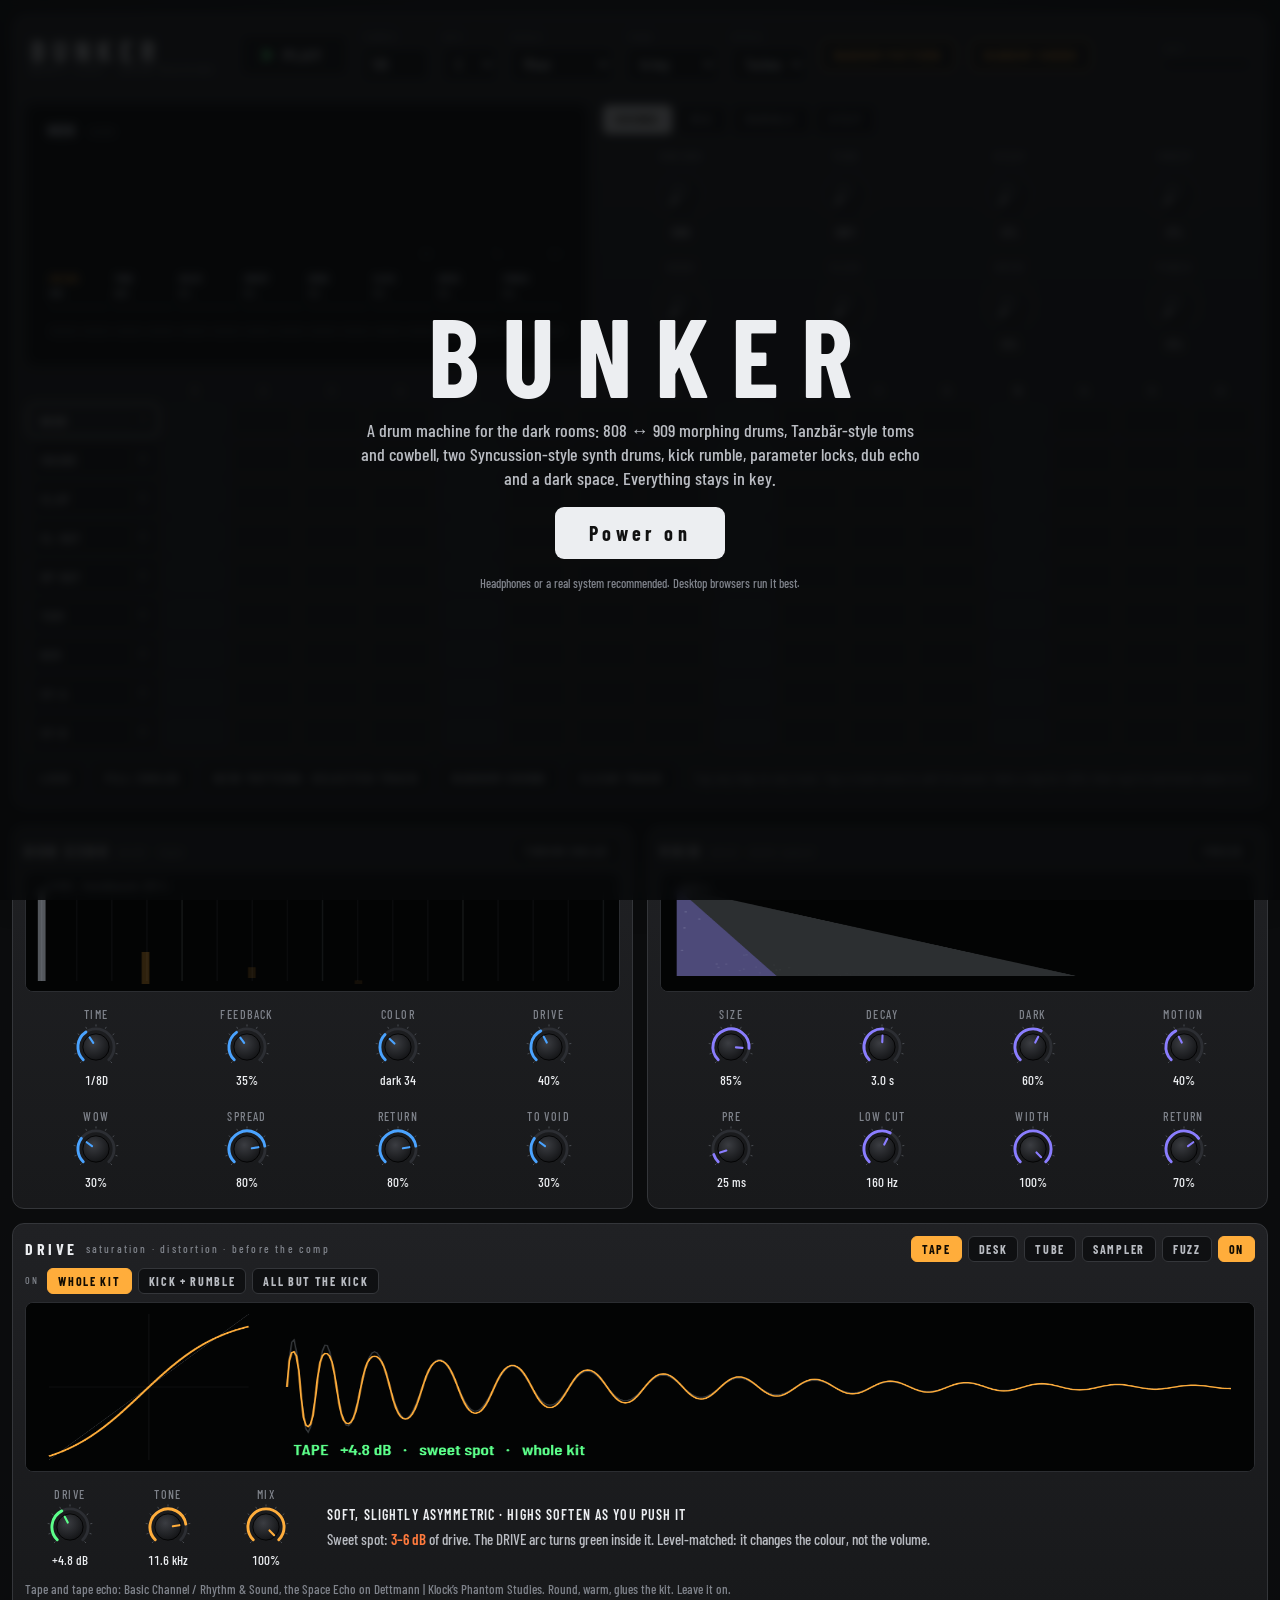
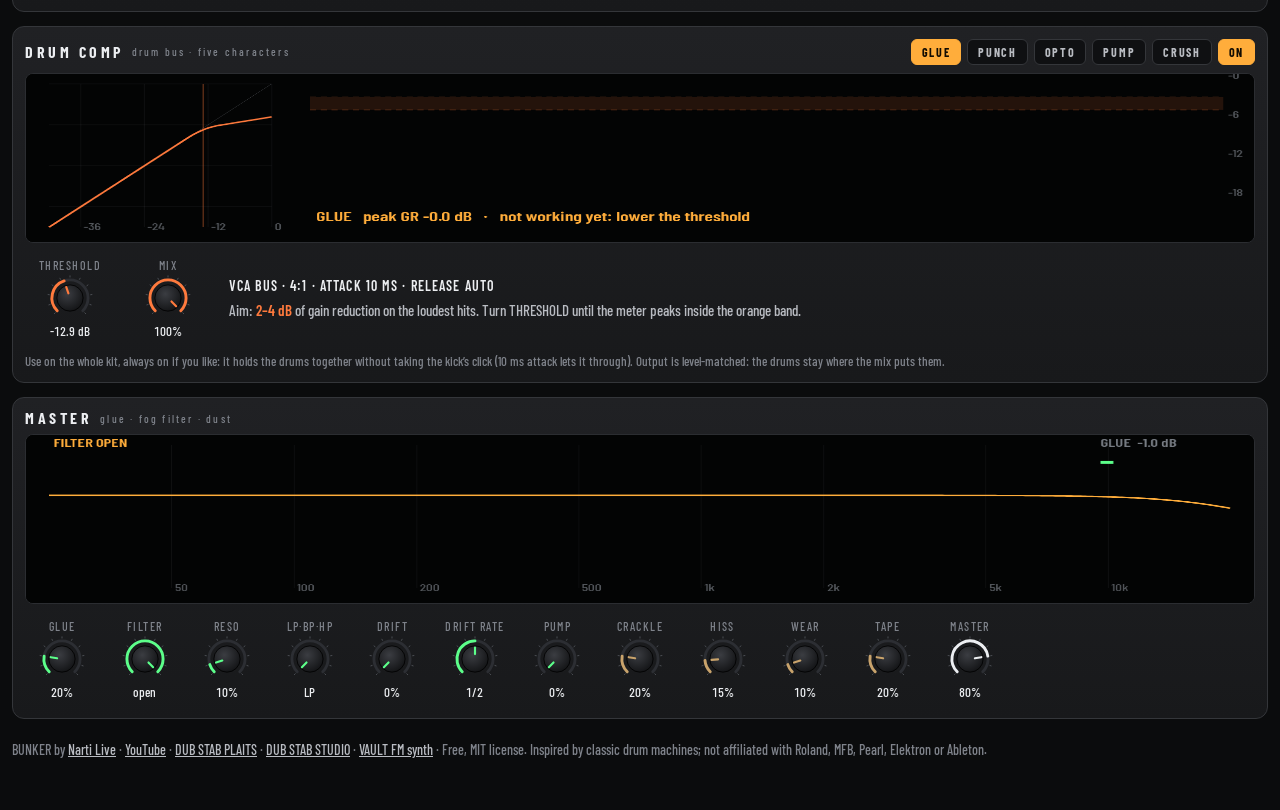
==== commit 024f0b53: "VAULT: FM synth web app - Digitone-style 3-op FM, OB-X/Prophet-style filters, poly-mod, step/Turing/" ====
--- a/bunker/index.html
+++ b/bunker/index.html
@@ -221,7 +221,7 @@
   <section class="fx big" id="fxComp" style="grid-column: 1 / -1"><h3>DRUM COMP <span>drum bus · five characters</span><span class="r" id="compBtns"></span></h3><canvas id="cvComp" width="1600" height="340"></canvas><div class="encs" id="encComp" style="grid-template-columns: 90px 90px minmax(0, 1fr); align-items: center"></div><div class="tools"><span class="hint" id="compHint"></span></div></section>
   <section class="fx big" id="fxMaster" style="grid-column: 1 / -1"><h3>MASTER <span>glue · fog filter · dust</span><span class="r" id="masterBtns"></span></h3><canvas id="cvMaster" width="1600" height="340"></canvas><div class="encs" id="encMaster" style="grid-template-columns: repeat(auto-fill, minmax(70px, 1fr))"></div></section>
 </div>
-<footer>BUNKER by <a href="https://www.instagram.com/narti_live">Narti Live</a> · <a href="https://www.youtube.com/@narti_live">YouTube</a> · <a href="../">DUB STAB PLAITS</a> · <a href="../studio/">DUB STAB STUDIO</a> · Free, MIT license. Inspired by classic drum machines; not affiliated with Roland, MFB, Pearl, Elektron or Ableton.</footer>
+<footer>BUNKER by <a href="https://www.instagram.com/narti_live">Narti Live</a> · <a href="https://www.youtube.com/@narti_live">YouTube</a> · <a href="../">DUB STAB PLAITS</a> · <a href="../studio/">DUB STAB STUDIO</a> · <a href="../vault/">VAULT FM synth</a> · Free, MIT license. Inspired by classic drum machines; not affiliated with Roland, MFB, Pearl, Elektron or Ableton.</footer>
 </div>
 
 <script src="voices.js?v=4"></script>
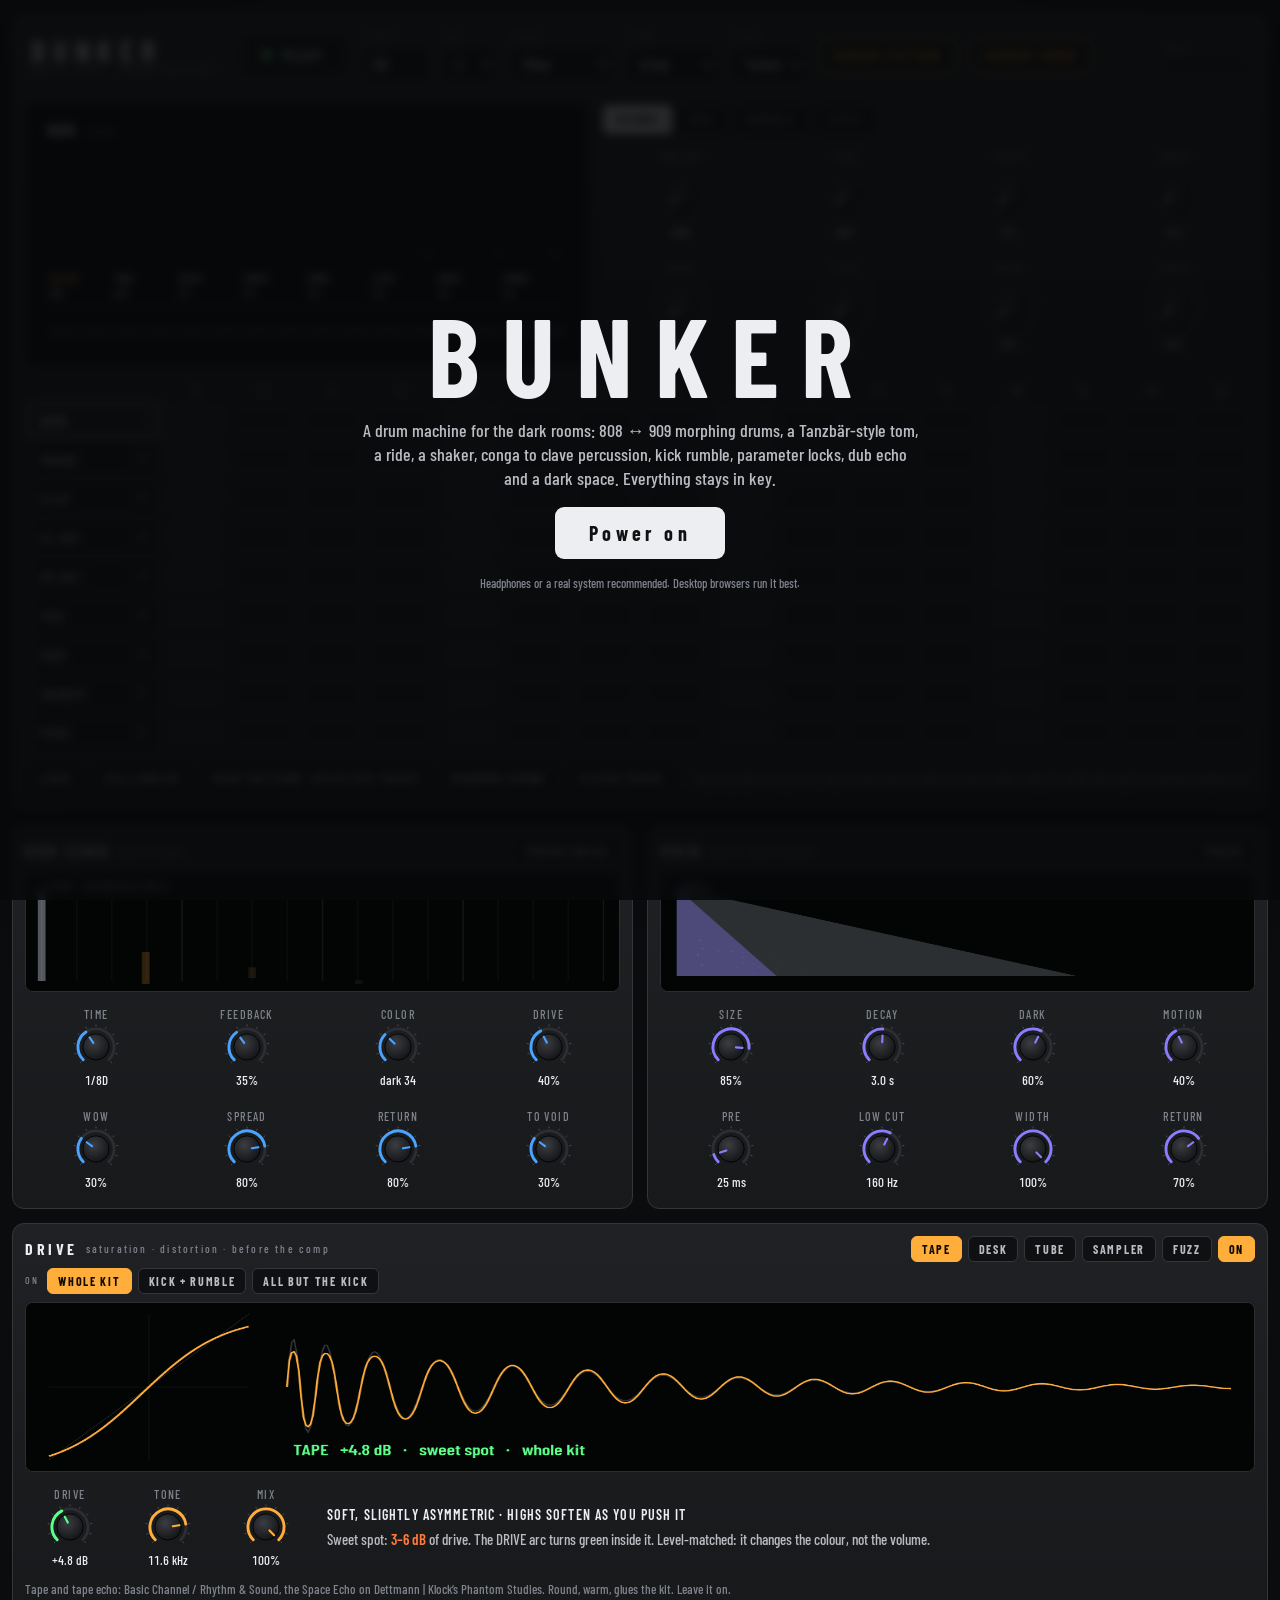
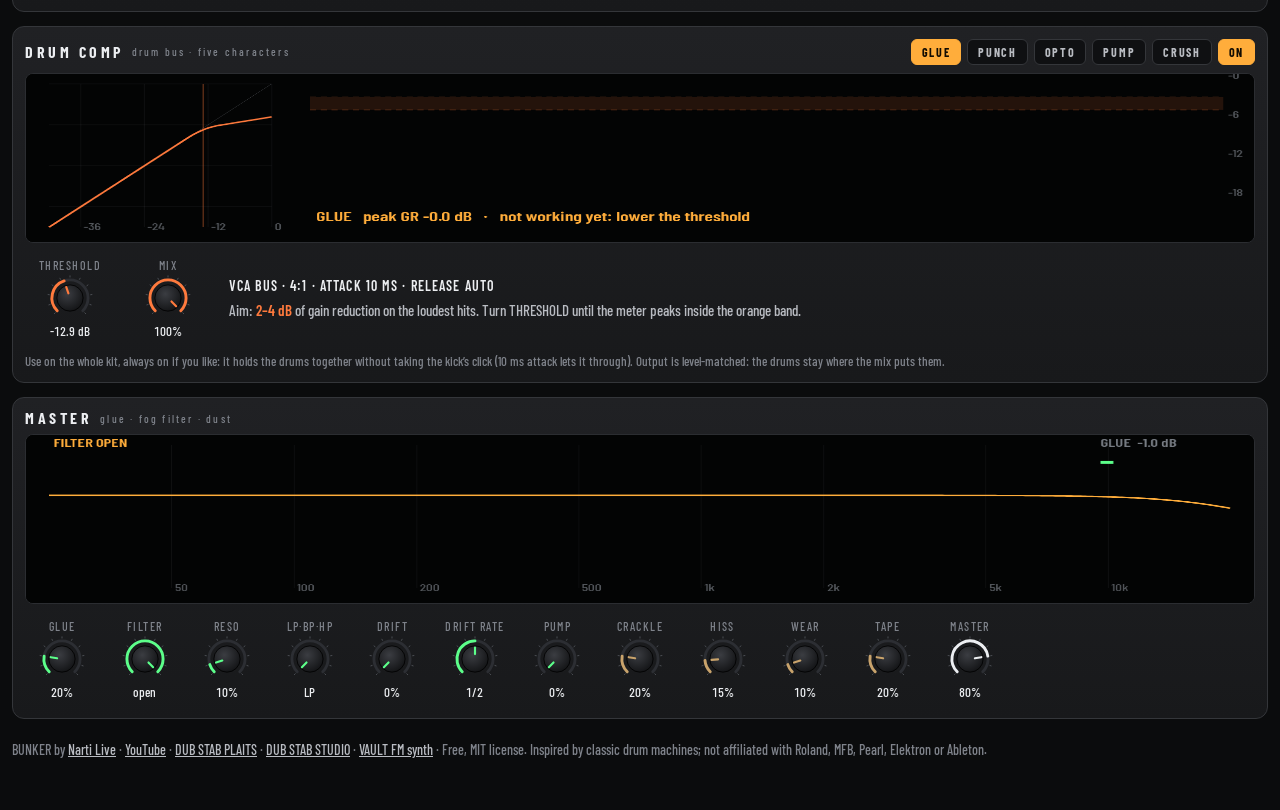
==== commit e5140937: "BUNKER: RIM, SY A, SY B replaced by RIDE (808 cymbal..909 ride), SHAKER and PERC (low conga..clave);" ====
--- a/bunker/index.html
+++ b/bunker/index.html
@@ -5,7 +5,7 @@
 <meta name="viewport" content="width=device-width, initial-scale=1, viewport-fit=cover">
 <title>BUNKER — drum machine by Narti Live</title>
 <meta name="author" content="Narti Live">
-<meta name="description" content="BUNKER by Narti Live: a drum machine in your browser. 808 to 909 morphing drums, Tanzbär-style toms and cowbell, two Syncussion-style synth drums, kick rumble, parameter locks, dub echo and a dark space. Free.">
+<meta name="description" content="BUNKER by Narti Live: a drum machine in your browser. 808 to 909 morphing drums, ride, shaker, conga to clave percussion, kick rumble, parameter locks, dub echo and a dark space. Free.">
 <meta name="theme-color" content="#0b0c0d">
 <meta property="og:title" content="BUNKER — drum machine by Narti Live">
 <meta property="og:description" content="808 ↔ 909 morphing drums, kick rumble, parameter locks, dub echo, a dark space. In the browser, free.">
@@ -164,7 +164,7 @@
 <div class="start" id="start">
   <div class="box">
     <h1>BUNKER</h1>
-    <p>A drum machine for the dark rooms: 808 ↔ 909 morphing drums, Tanzbär-style toms and cowbell, two Syncussion-style synth drums, kick rumble, parameter locks, dub echo and a dark space. Everything stays in key.</p>
+    <p>A drum machine for the dark rooms: 808 ↔ 909 morphing drums, a Tanzbär-style tom, a ride, a shaker, conga to clave percussion, kick rumble, parameter locks, dub echo and a dark space. Everything stays in key.</p>
     <button id="go" type="button">Power on</button>
     <small>Headphones or a real system recommended. Desktop browsers run it best.</small>
   </div>
@@ -224,12 +224,12 @@
 <footer>BUNKER by <a href="https://www.instagram.com/narti_live">Narti Live</a> · <a href="https://www.youtube.com/@narti_live">YouTube</a> · <a href="../">DUB STAB PLAITS</a> · <a href="../studio/">DUB STAB STUDIO</a> · <a href="../vault/">VAULT FM synth</a> · Free, MIT license. Inspired by classic drum machines; not affiliated with Roland, MFB, Pearl, Elektron or Ableton.</footer>
 </div>
 
-<script src="voices.js?v=4"></script>
+<script src="voices.js?v=5"></script>
 <script>
 (function () {
   'use strict';
   // ================================================================ model
-  var NAMES = ['KICK', 'SNARE', 'CLAP', 'CL HAT', 'OP HAT', 'TOM', 'RIM', 'SY A', 'SY B'];
+  var NAMES = ['KICK', 'SNARE', 'CLAP', 'CL HAT', 'OP HAT', 'TOM', 'RIDE', 'SHAKER', 'PERC'];
   var COLORS = ['#ff4a3d', '#ff8a3d', '#ffc23d', '#3dd6ff', '#3d9dff', '#5cff8a', '#c38bff', '#ff5cc8', '#ff7ae0'];
   var PNAMES = [
     ['808·909', 'Tune', 'Decay', 'Sweep', 'Bend', 'Click', 'Drive', 'Punch'],
@@ -238,12 +238,12 @@
     ['808·909', 'Tune', 'Decay', 'Tone', 'Metal', 'Reso', 'Click', 'Grit'],
     ['808·909', 'Tune', 'Decay', 'Tone', 'Metal', 'Reso', 'Click', 'Grit'],
     ['Tom·Conga', 'Tune', 'Decay', 'Bend', 'Bend t', 'Noise', 'Ring', 'Drive'],
-    ['Rim·Cow', 'Tune', 'Decay', 'Tone', 'Click', 'Interval', 'Noise', 'Drive'],
-    ['Wave', 'Tune', 'Decay', 'Sweep', 'Sweep t', 'LFO rate', 'LFO dep', 'Noise'],
-    ['Wave', 'Tune', 'Decay', 'Sweep', 'Sweep t', 'LFO rate', 'LFO dep', 'Noise']];
+    ['808·909', 'Tune', 'Decay', 'Tone', 'Bell', 'Ping', 'Shimmer', 'Grit'],
+    ['Shaker·Maraca', 'Tune', 'Decay', 'Tone', 'Attack', 'Grain', 'Flam', 'Grit'],
+    ['Conga·Clave', 'Tune', 'Decay', 'Bend', 'Tone', 'Slap', 'Ring', 'Drive']];
   var AMP = ['Level', 'Pan', 'Echo', 'Void', 'Filter'];
-  var TUNE_LO = [41.203, 146.83, 0, 0, 0, 82.407, 123.47, 55, 55];
-  var TUNE_OCT = [0.5, 1, 0, 0, 0, 2, 1, 4, 4];
+  var TUNE_LO = [41.203, 146.83, 0, 0, 0, 82.407, 0, 0, 98];
+  var TUNE_OCT = [0.5, 1, 0, 0, 0, 2, 0, 0, 1];
   var SCALES = [[0, 2, 3, 5, 7, 8, 10], [0, 2, 3, 5, 7, 9, 10], [0, 1, 3, 5, 7, 8, 10], [0, 2, 3, 5, 7, 8, 11]];
   var NOTE = ['C', 'C#', 'D', 'D#', 'E', 'F', 'F#', 'G', 'G#', 'A', 'A#', 'B'];
   var RUM = [['Amount', 'rumamt', 0], ['Decay', 'rumdec', 0.5], ['Tone', 'rumtone', 0.4], ['Drive', 'rumdrive', 0.4],
@@ -287,16 +287,18 @@
     return Math.log(440 * Math.pow(2, (m - 69) / 12) / TUNE_LO[t]) / Math.LN2 / TUNE_OCT[t];
   }
   function noteName(t, v) {
-    var f = tuneHz(t, snapTune(t, v)), m = Math.round(midiOf(f));
+    var f = tuneHz(t, snapTune(t, v));
+    if (t === 8) f *= Math.pow(2, Math.floor(paramVal(8, 0) * 3.99));   // PERC: its morph moves it up in octaves
+    var m = Math.round(midiOf(f));
     return NOTE[((m % 12) + 12) % 12] + (Math.floor(m / 12) - 1) + ' · ' + (f < 100 ? f.toFixed(1) : Math.round(f)) + ' Hz';
   }
   function fmtParam(t, i, v) {
     if (i === 1 && TUNE_OCT[t]) return noteName(t, v).split(' · ')[0];
-    if (i === 0 && t <= 4) return v < 0.03 ? '808' : v > 0.97 ? '909' : Math.round(v * 100) + '% 909';
+    if (i === 0 && (t <= 4 || t === 6)) return v < 0.03 ? '808' : v > 0.97 ? '909' : Math.round(v * 100) + '% 909';
     if (i === 0 && t === 5) return v < 0.5 ? 'tom ' + Math.round((1 - v) * 100) : 'conga ' + Math.round(v * 100);
-    if (i === 0 && t === 6) return v < 0.5 ? 'rim ' + Math.round((1 - v) * 100) : 'cow ' + Math.round(v * 100);
-    if (i === 0 && t >= 7) return v < 0.1 ? 'tri' : v > 0.9 ? 'square' : Math.round(v * 100) + '%';
-    if (i === 3 && t >= 7) { var s = Math.round((v - 0.5) * 200); return s === 0 ? 'none' : (s > 0 ? '+' : '') + s; }
+    if (i === 0 && t === 7) return v < 0.5 ? 'shaker ' + Math.round((1 - v) * 100) : 'maraca ' + Math.round(v * 100);
+    if (i === 0 && t === 8) return ['low conga', 'conga', 'woodblock', 'clave'][Math.floor(v * 3.99)];
+    if (i === 2 && t === 6) return (0.4 * Math.pow(2, v * 2.5)).toFixed(1) + ' s';
     if (i === 4 && t === 2) return (1 + Math.floor(v * 4.99)) + 'x';
     if (i === 9) { var p = Math.round((v - 0.5) * 200); return p === 0 ? 'C' : (p < 0 ? 'L' + (-p) : 'R' + p); }
     if (i === 12) { if (v < 0.48) return 'LP ' + fmtHz(18000 * Math.pow(2, -(0.48 - v) * 14)); if (v > 0.52) return 'HP ' + fmtHz(20 * Math.pow(2, (v - 0.52) * 16)); return 'off'; }
@@ -685,7 +687,7 @@
     { n: 'Glue', fixed: 'VCA bus · 4:1 · attack 10 ms · release auto', lo: 2, hi: 4, amt: 0.43, mix: 1, knee: 6, ratio: 4,
       use: 'Use on the whole kit, always on if you like: it holds the drums together without taking the kick’s click (10 ms attack lets it through).' },
     { n: 'Punch', fixed: 'FET · 4:1 · attack 0.4 ms · release 200 ms', lo: 3, hi: 6, amt: 0.42, mix: 1, knee: 2, ratio: 4,
-      use: 'Use when hats, rim and room should come forward and the kit should feel tighter and grittier.' },
+      use: 'Use when hats, ride and shaker should come forward and the kit should feel tighter and grittier.' },
     { n: 'Opto', fixed: 'optical · 3:1 · attack 10 ms · release 60 ms + 1.5 s', lo: 2, hi: 4, amt: 0.39, mix: 1, knee: 12, ratio: 3,
       use: 'Use for slow, round, smooth levelling: dub and deep tracks where the drums should breathe, not bite.' },
     { n: 'Pump', fixed: 'keyed by the kick · 6:1 · attack 3 ms · release 1/8 note', lo: 6, hi: 10, amt: 0.45, mix: 1, knee: 3, ratio: 6,
@@ -1066,7 +1068,7 @@
     var AC = window.AudioContext || window.webkitAudioContext;
     if (!AC || !('audioWorklet' in AC.prototype)) { document.querySelector('.start p').textContent = 'This browser cannot run BUNKER (no AudioWorklet). Try a recent Chrome, Edge, Firefox or Safari.'; return Promise.reject(); }
     ctx = new AC({ latencyHint: 'playback' });
-    startP = ctx.audioWorklet.addModule('engine.js?v=6').then(function () {
+    startP = ctx.audioWorklet.addModule('engine.js?v=7').then(function () {
       node = new AudioWorkletNode(ctx, 'bunker', { numberOfInputs: 0, outputChannelCount: [2] });
       analyser = ctx.createAnalyser(); analyser.fftSize = 4096; analyser.smoothingTimeConstant = 0.75;
       node.connect(analyser); analyser.connect(ctx.destination);
